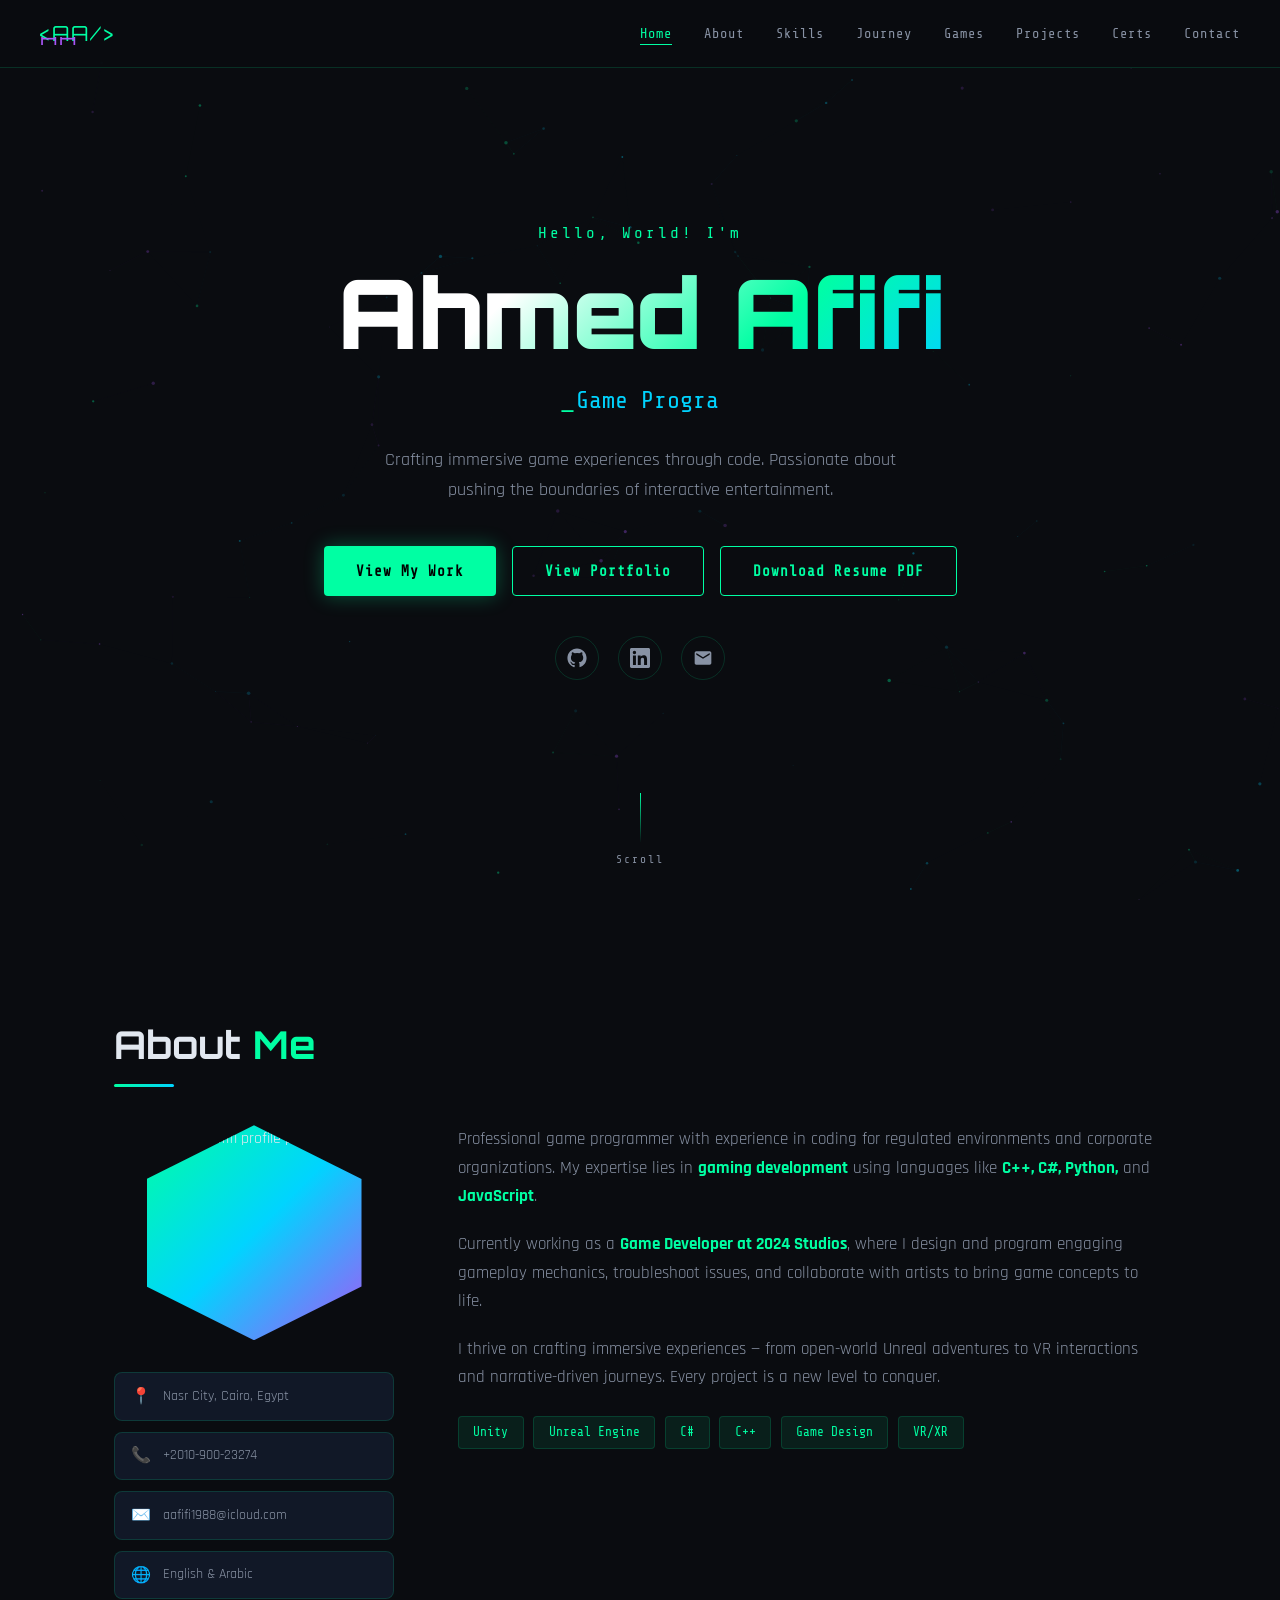
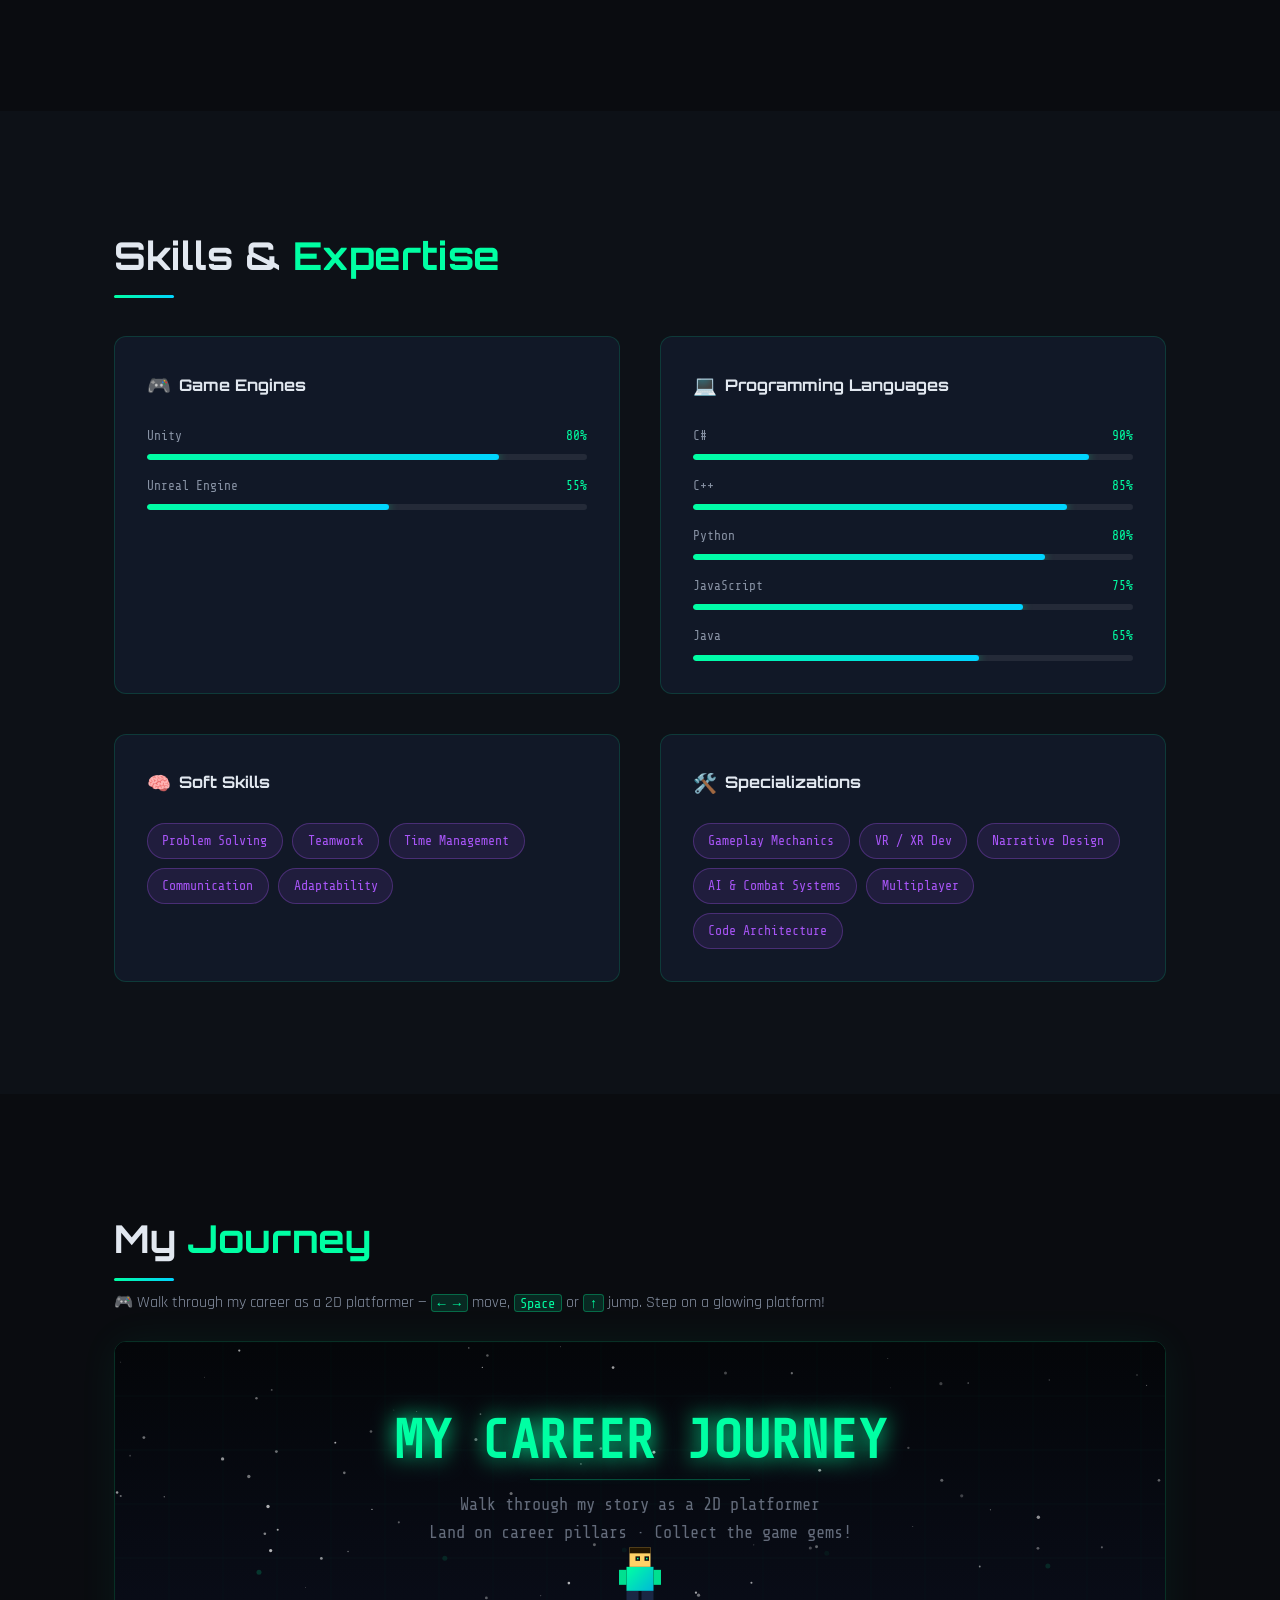
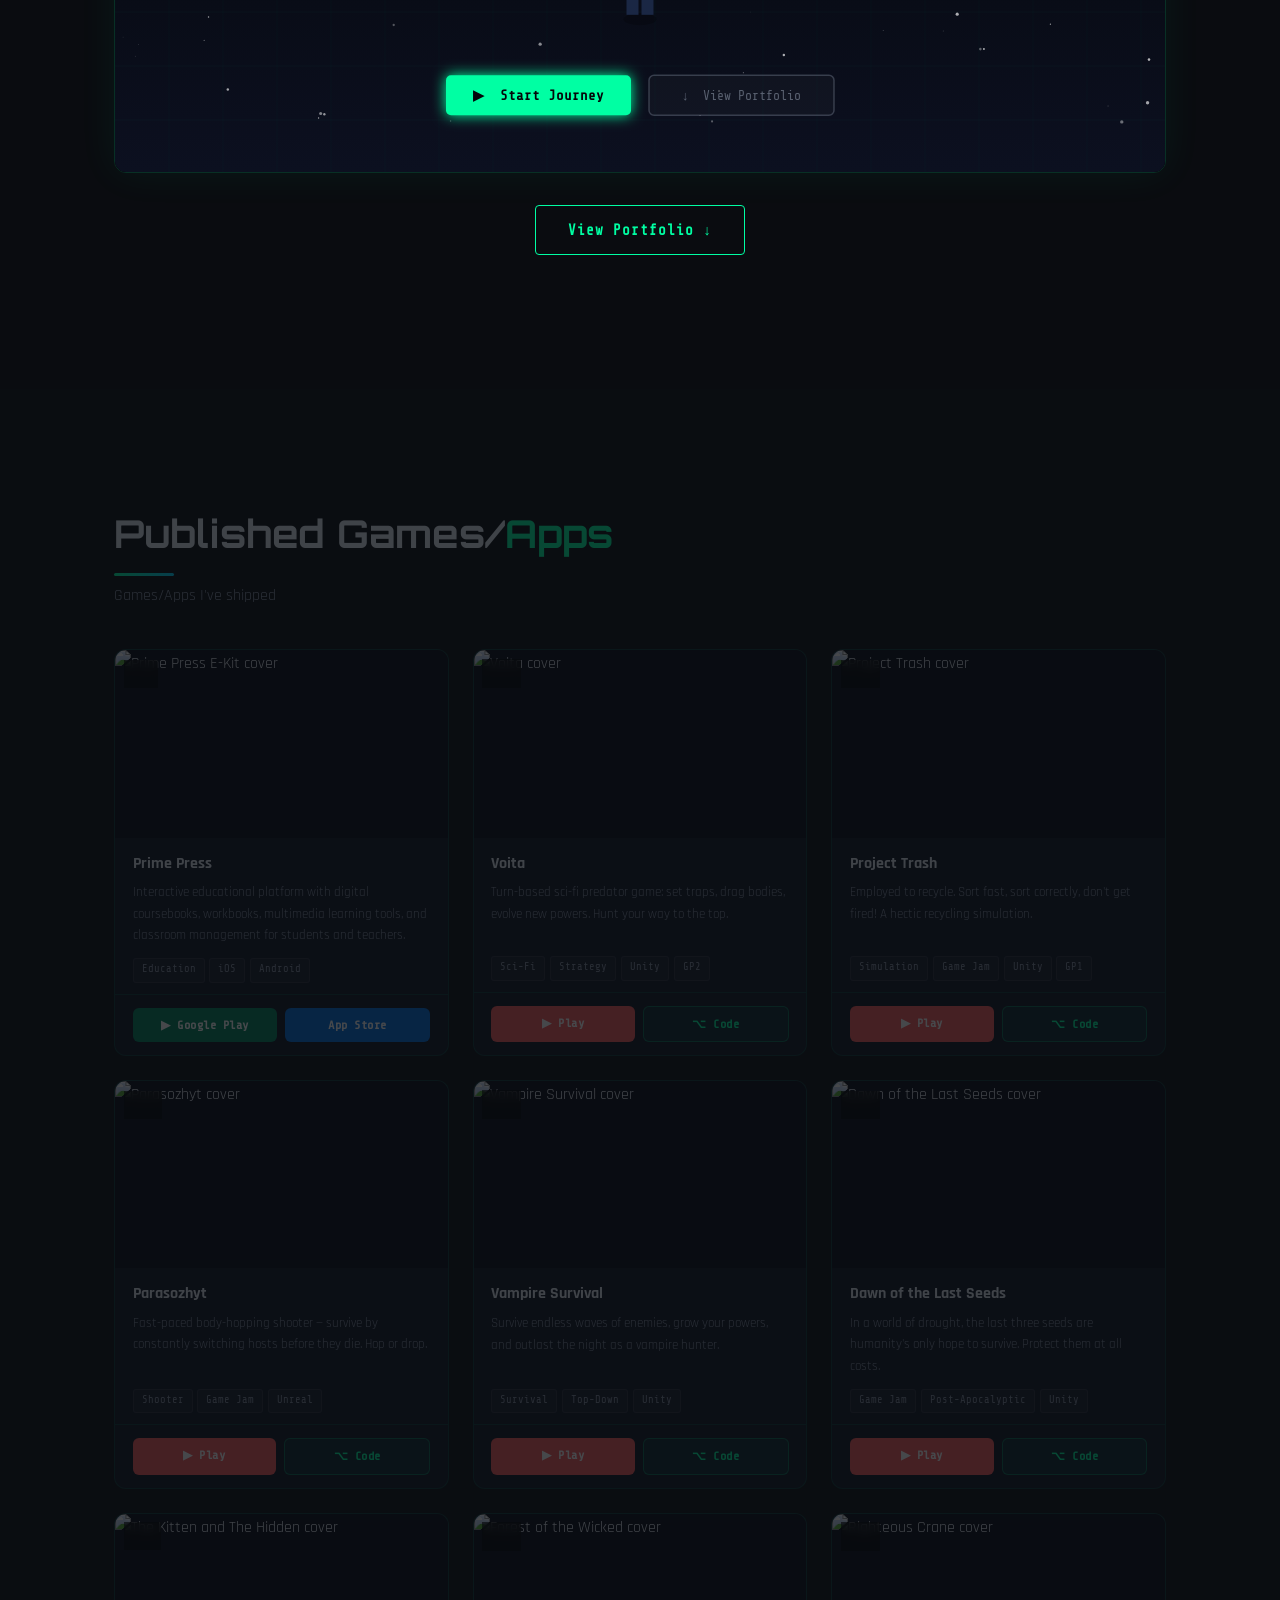
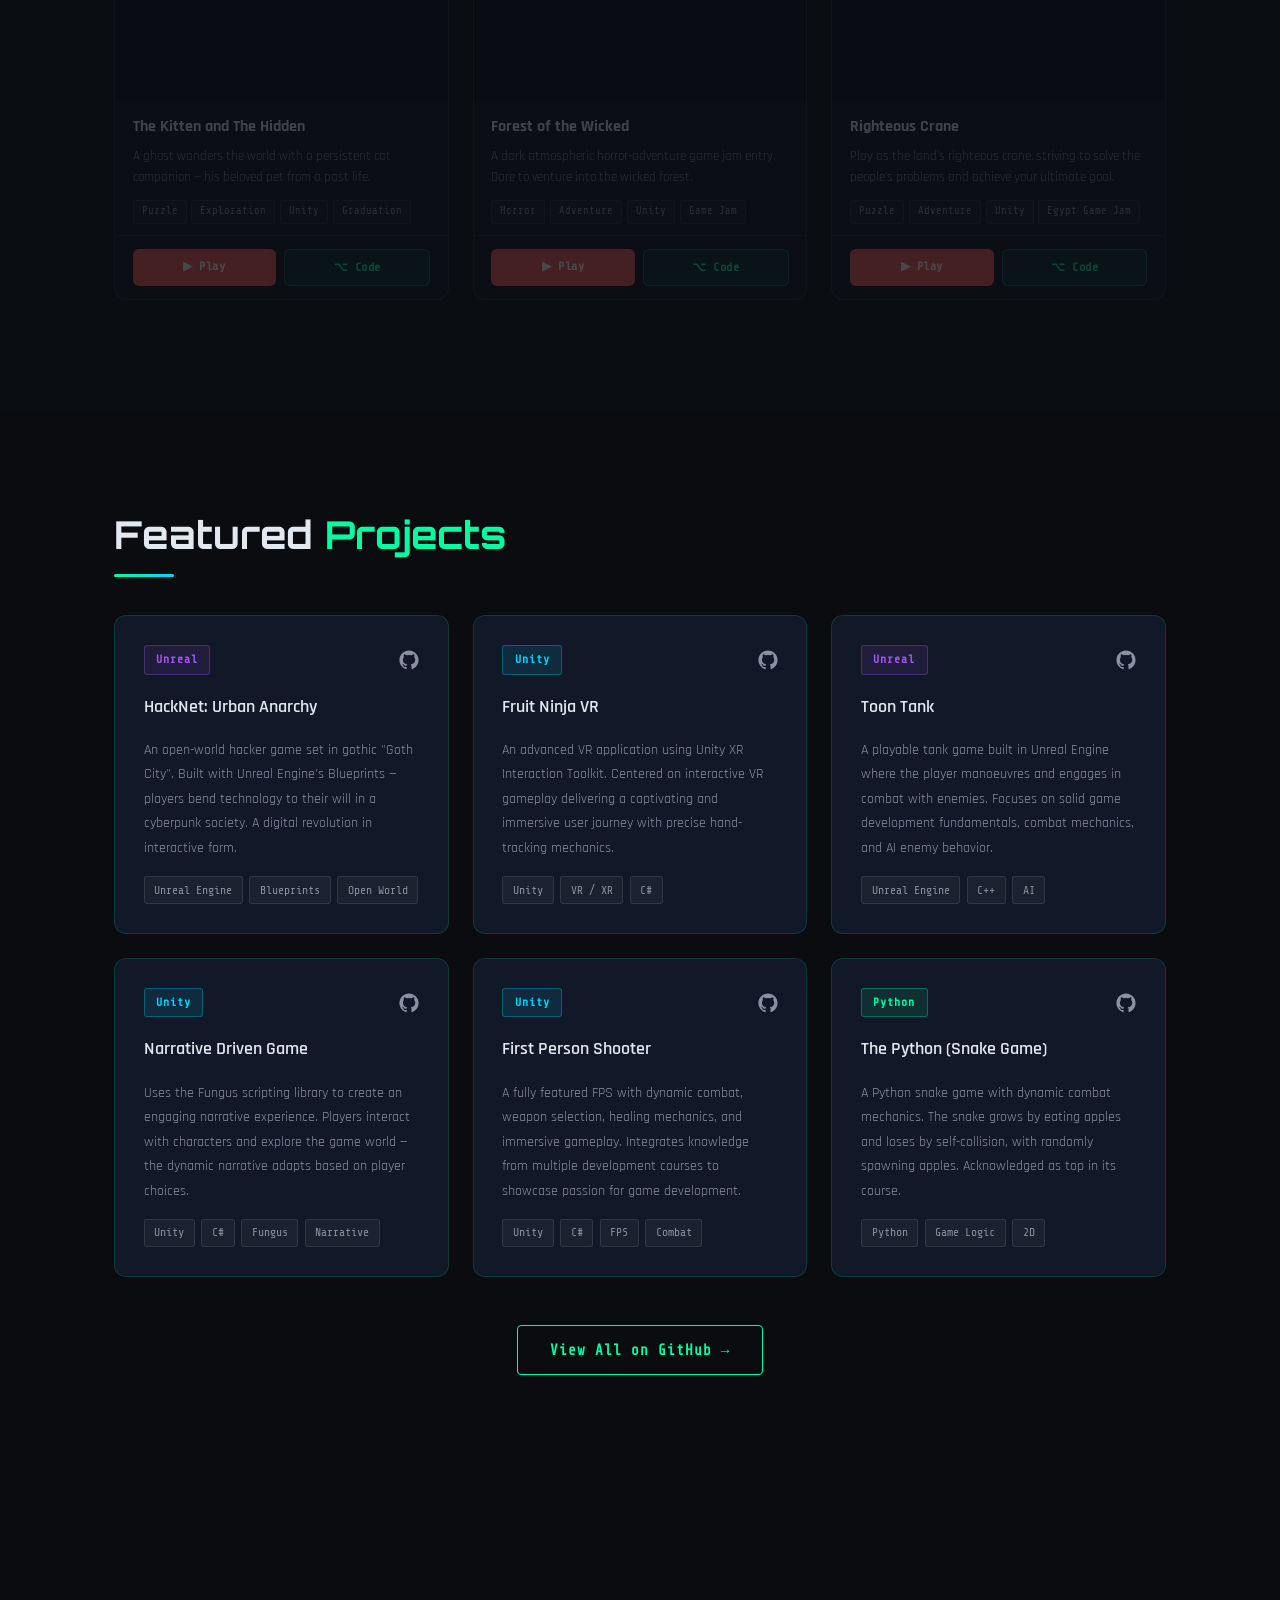
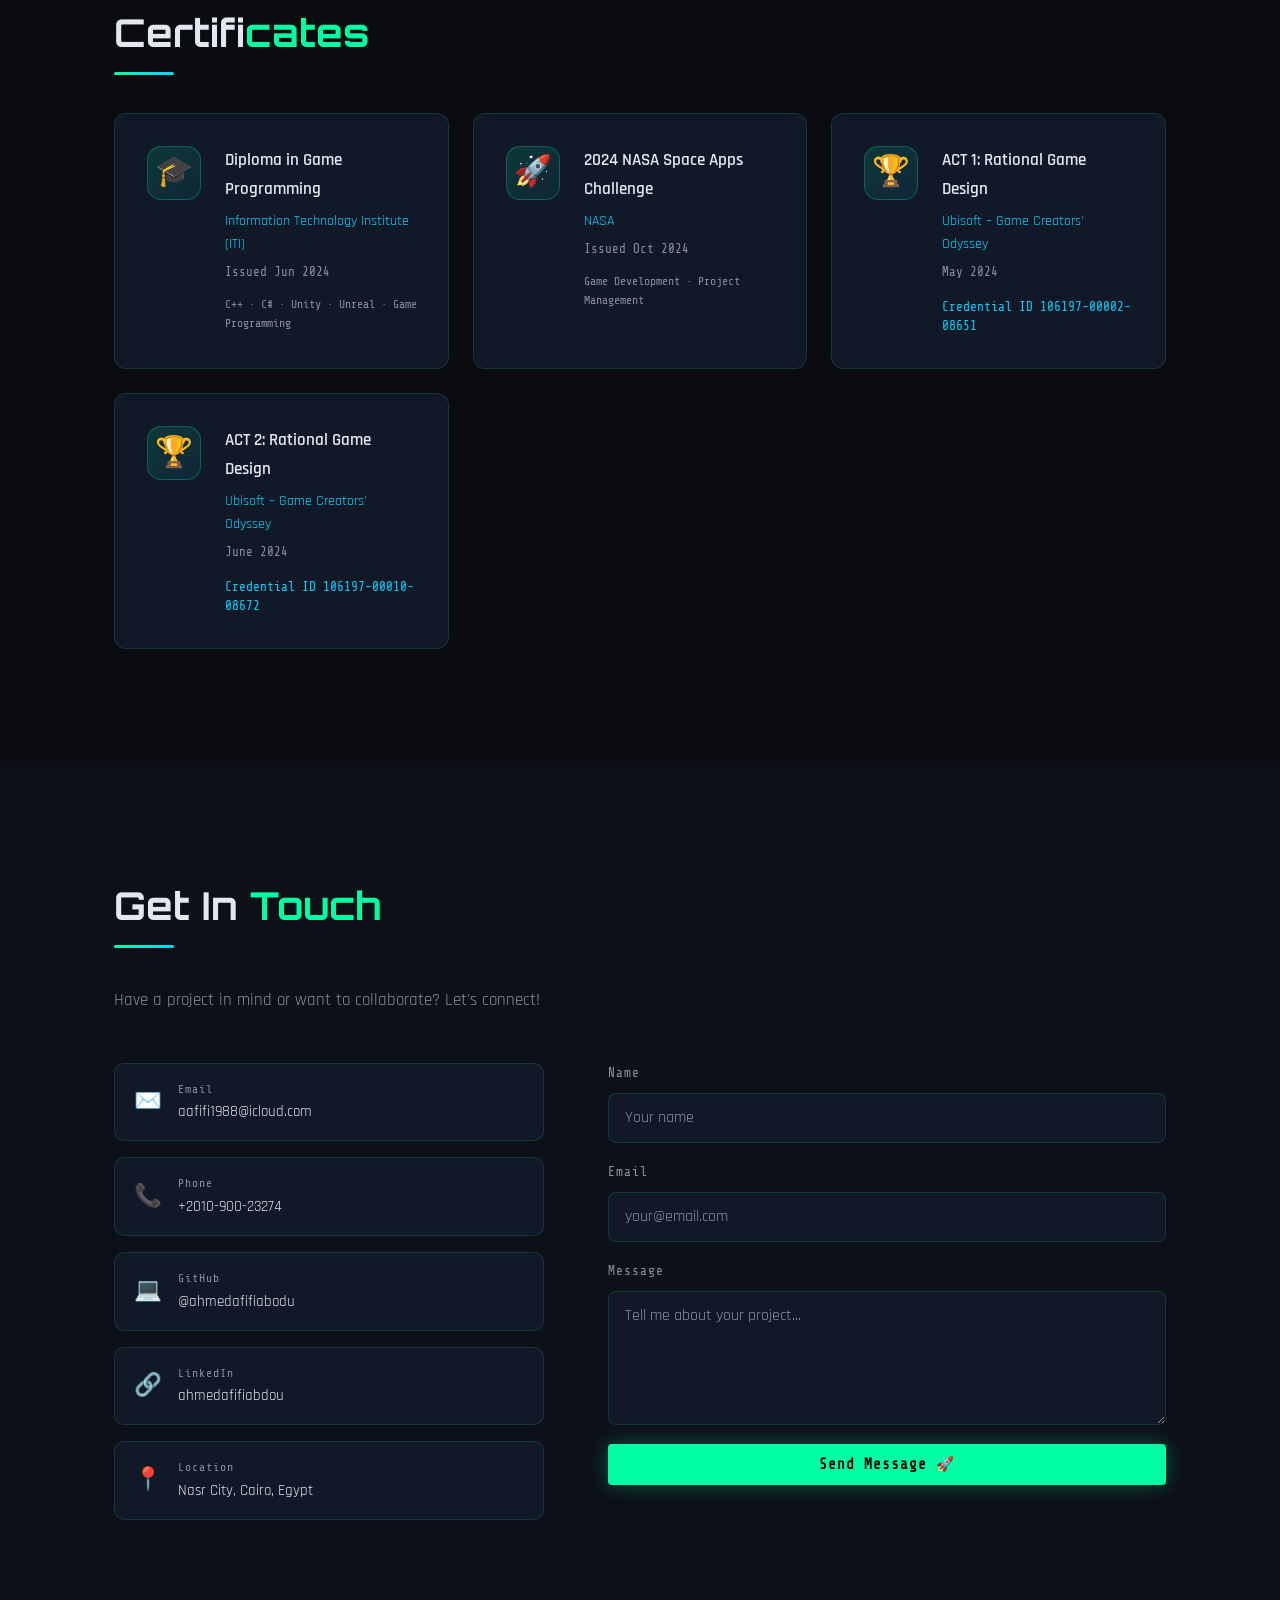
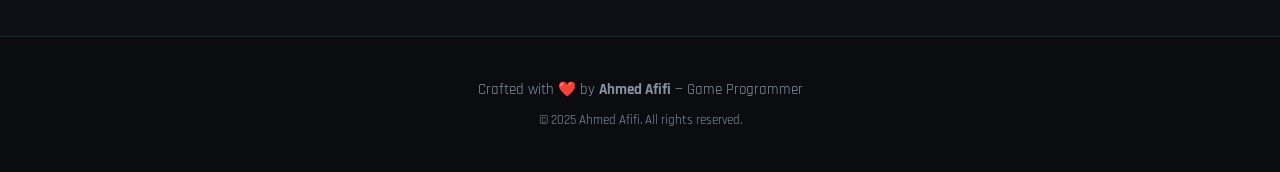
==== index.html @ cca95cca "Refactor code structure for improved readability and maintainability" ====
<!DOCTYPE html>
<html lang="en">
<head>
  <meta charset="UTF-8" />
  <meta name="viewport" content="width=device-width, initial-scale=1.0" />
  <title>Ahmed Afifi | Game Programmer</title>
  <link rel="icon" type="image/svg+xml" href="data:image/svg+xml,%3Csvg xmlns='http://www.w3.org/2000/svg' viewBox='0 0 32 32'%3E%3Crect width='32' height='32' rx='6' fill='%23040609'/%3E%3Crect x='4' y='12' width='24' height='10' rx='3' fill='none' stroke='%2300ffa3' stroke-width='1.5'/%3E%3Crect x='7' y='14.5' width='1.5' height='5' rx='0.75' fill='%2300ffa3'/%3E%3Crect x='5.5' y='16' width='4.5' height='1.5' rx='0.75' fill='%2300ffa3'/%3E%3Ccircle cx='23' cy='16' r='1.1' fill='%2300ffa3'/%3E%3Ccircle cx='25.5' cy='18.5' r='1.1' fill='%2300ffa3'/%3E%3Crect x='14' y='11' width='4' height='1.5' rx='0.5' fill='%2300ffa3'/%3E%3C/svg%3E">
  <link rel="stylesheet" href="style.css" />
  <link rel="preconnect" href="https://fonts.googleapis.com" />
  <link rel="preconnect" href="https://fonts.gstatic.com" crossorigin />
  <link href="https://fonts.googleapis.com/css2?family=Share+Tech+Mono&family=Rajdhani:wght@400;500;600;700&family=Orbitron:wght@400;700;900&display=swap" rel="stylesheet" />
</head>
<body>

  <!-- Particle Canvas -->
  <canvas id="bg-canvas"></canvas>

  <!-- Navigation -->
  <nav id="navbar">
    <div class="nav-logo">
      <span class="glitch" data-text="AA">&lt;AA/&gt;</span>
    </div>
    <ul class="nav-links">
      <li><a href="#hero">Home</a></li>
      <li><a href="#about">About</a></li>
      <li><a href="#skills">Skills</a></li>
      <li><a href="#journey">Journey</a></li>
      <li><a href="#games">Games</a></li>
      <li><a href="#projects">Projects</a></li>
      <li><a href="#certificates">Certs</a></li>
      <li><a href="#contact">Contact</a></li>
    </ul>
    <button class="hamburger" id="hamburger" aria-label="Menu">
      <span></span><span></span><span></span>
    </button>
  </nav>

  <!-- Hero Section -->
  <section id="hero">
    <div class="hero-content">
      <p class="hero-pre">Hello, World! I'm</p>
      <h1 class="hero-name glitch" data-text="Ahmed Afifi">Ahmed Afifi</h1>
      <div class="hero-title-wrap">
        <span class="hero-cursor">_</span>
        <span class="hero-typed" id="typed-text"></span>
      </div>
      <p class="hero-desc">
        Crafting immersive game experiences through code. Passionate about
        pushing the boundaries of interactive entertainment.
      </p>
      <div class="hero-buttons">
        <a href="#journey" class="btn btn-primary">View My Work</a>
        <a href="#journey" class="btn btn-outline">View Portfolio</a>
        <button type="button" id="download-resume-btn" class="btn btn-outline">Download Resume PDF</button>
      </div>
      <div class="hero-socials">
        <a href="https://github.com/ahmedafifiabodu" target="_blank" aria-label="GitHub">
          <svg viewBox="0 0 24 24" fill="currentColor"><path d="M12 .5C5.65.5.5 5.65.5 12c0 5.1 3.31 9.42 7.9 10.95.58.1.79-.25.79-.56v-2.05c-3.2.7-3.88-1.54-3.88-1.54-.52-1.34-1.28-1.7-1.28-1.7-1.05-.72.08-.7.08-.7 1.16.08 1.77 1.2 1.77 1.2 1.03 1.76 2.7 1.25 3.36.96.1-.75.4-1.25.73-1.54-2.56-.29-5.25-1.28-5.25-5.7 0-1.26.45-2.29 1.19-3.1-.12-.29-.52-1.47.11-3.06 0 0 .97-.31 3.18 1.18a11.07 11.07 0 0 1 5.8 0c2.2-1.49 3.17-1.18 3.17-1.18.63 1.59.23 2.77.11 3.06.74.81 1.19 1.84 1.19 3.1 0 4.43-2.7 5.41-5.27 5.69.42.36.79 1.07.79 2.16v3.2c0 .31.21.67.8.56C20.2 21.42 23.5 17.1 23.5 12 23.5 5.65 18.35.5 12 .5z"/></svg>
        </a>
        <a href="https://www.linkedin.com/in/ahmedafifiabdou/" target="_blank" aria-label="LinkedIn">
          <svg viewBox="0 0 24 24" fill="currentColor"><path d="M20.45 20.45h-3.55v-5.57c0-1.33-.03-3.04-1.85-3.04-1.85 0-2.14 1.45-2.14 2.94v5.67H9.36V9h3.41v1.56h.05c.48-.9 1.64-1.85 3.37-1.85 3.6 0 4.27 2.37 4.27 5.45v6.29zM5.34 7.43a2.06 2.06 0 1 1 0-4.12 2.06 2.06 0 0 1 0 4.12zM7.12 20.45H3.56V9h3.56v11.45zM22.22 0H1.77C.79 0 0 .77 0 1.73v20.54C0 23.23.79 24 1.77 24h20.45C23.2 24 24 23.23 24 22.27V1.73C24 .77 23.2 0 22.22 0z"/></svg>
        </a>
        <a href="#contact" aria-label="Email">
          <svg viewBox="0 0 24 24" fill="currentColor"><path d="M20 4H4C2.9 4 2 4.9 2 6v12c0 1.1.9 2 2 2h16c1.1 0 2-.9 2-2V6c0-1.1-.9-2-2-2zm0 4-8 5-8-5V6l8 5 8-5v2z"/></svg>
        </a>
      </div>
    </div>
    <div class="scroll-indicator">
      <div class="scroll-line"></div>
      <span>Scroll</span>
    </div>
  </section>

  <!-- About Section -->
  <section id="about" class="section">
    <div class="container">
      <h2 class="section-title">About <span>Me</span></h2>
      <div class="about-grid">
        <div class="about-avatar-wrap">
          <div class="avatar-hex">
            <div class="hex-inner">
              <img src="https://unavatar.io/github/ahmedafifiabodu" alt="Ahmed Afifi profile photo" class="avatar-photo" loading="lazy">
            </div>
          </div>
          <div class="about-info-cards">
            <div class="info-card">
              <span class="info-icon">📍</span>
              <span>Nasr City, Cairo, Egypt</span>
            </div>
            <div class="info-card">
              <span class="info-icon">📞</span>
              <span>+2010-900-23274</span>
            </div>
            <div class="info-card">
              <span class="info-icon">✉️</span>
              <span>aafifi1988@icloud.com</span>
            </div>
            <div class="info-card">
              <span class="info-icon">🌐</span>
              <span>English &amp; Arabic</span>
            </div>
          </div>
        </div>
        <div class="about-text">
          <p>
            Professional game programmer with experience in coding for regulated environments
            and corporate organizations. My expertise lies in <strong>gaming development</strong>
            using languages like <strong>C++, C#, Python,</strong> and <strong>JavaScript</strong>.
          </p>
          <p>
            Currently working as a <strong>Game Developer at 2024 Studios</strong>, where I design
            and program engaging gameplay mechanics, troubleshoot issues, and collaborate with
            artists to bring game concepts to life.
          </p>
          <p>
            I thrive on crafting immersive experiences — from open-world Unreal adventures
            to VR interactions and narrative-driven journeys. Every project is a new level to conquer.
          </p>
          <div class="about-tags">
            <span class="tag">Unity</span>
            <span class="tag">Unreal Engine</span>
            <span class="tag">C#</span>
            <span class="tag">C++</span>
            <span class="tag">Game Design</span>
            <span class="tag">VR/XR</span>
          </div>
        </div>
      </div>
    </div>
  </section>

  <!-- Skills Section -->
  <section id="skills" class="section section-alt">
    <div class="container">
      <h2 class="section-title">Skills &amp; <span>Expertise</span></h2>
      <div class="skills-grid">
        <div class="skill-category">
          <h3><span class="cat-icon">🎮</span> Game Engines</h3>
          <div class="skill-bar-wrap">
            <div class="skill-bar" data-label="Unity" data-percent="80"></div>
            <div class="skill-bar" data-label="Unreal Engine" data-percent="55"></div>
          </div>
        </div>
        <div class="skill-category">
          <h3><span class="cat-icon">💻</span> Programming Languages</h3>
          <div class="skill-bar-wrap">
            <div class="skill-bar" data-label="C#" data-percent="90"></div>
            <div class="skill-bar" data-label="C++" data-percent="85"></div>
            <div class="skill-bar" data-label="Python" data-percent="80"></div>
            <div class="skill-bar" data-label="JavaScript" data-percent="75"></div>
            <div class="skill-bar" data-label="Java" data-percent="65"></div>
          </div>
        </div>
        <div class="skill-category">
          <h3><span class="cat-icon">🧠</span> Soft Skills</h3>
          <div class="skill-pills">
            <span class="pill">Problem Solving</span>
            <span class="pill">Teamwork</span>
            <span class="pill">Time Management</span>
            <span class="pill">Communication</span>
            <span class="pill">Adaptability</span>
          </div>
        </div>
        <div class="skill-category">
          <h3><span class="cat-icon">🛠️</span> Specializations</h3>
          <div class="skill-pills">
            <span class="pill">Gameplay Mechanics</span>
            <span class="pill">VR / XR Dev</span>
            <span class="pill">Narrative Design</span>
            <span class="pill">AI &amp; Combat Systems</span>
            <span class="pill">Multiplayer</span>
            <span class="pill">Code Architecture</span>
          </div>
        </div>
      </div>
    </div>
  </section>

  <!-- Journey Mini-Game Section -->
  <section id="journey" class="section">
    <div class="container">
      <h2 class="section-title">My <span>Journey</span></h2>
      <p class="journey-subtitle">🎮 Walk through my career as a 2D platformer — <kbd>← →</kbd> move, <kbd>Space</kbd> or <kbd>↑</kbd> jump. Step on a glowing platform!</p>
      <div class="journey-wrapper">
        <canvas id="journey-canvas"></canvas>
      </div>
      <div id="journey-controls" class="journey-controls"></div>
      <div id="journey-info" class="journey-info"></div>
      <div class="journey-cta">
        <a href="#games" class="btn btn-outline">View Portfolio ↓</a>
      </div>
    </div>
  </section>

  <!-- Published Games Section -->
  <section id="games" class="section section-alt">
    <div class="container">
      <h2 class="section-title">Published Games/<span>Apps</span></h2>
      <p class="section-sub">Games/Apps I've shipped</p>
      <div class="pub-grid">

        <div class="pub-card">
          <div class="pub-cover">
            <img src="https://is1-ssl.mzstatic.com/image/thumb/Purple211/v4/74/ee/3a/74ee3a67-6746-ecc4-5147-3cbbc8defa33/AppIcon-0-0-1x_U007emarketing-0-8-0-85-220.png/460x0w.jpg" alt="Prime Press E-Kit cover" loading="lazy">
            <span class="pub-number">01</span>
          </div>
          <div class="pub-body">
            <h3>Prime Press</h3>
            <p class="pub-desc">Interactive educational platform with digital coursebooks, workbooks, multimedia learning tools, and classroom management for students and teachers.</p>
            <div class="pub-tags"><span>Education</span><span>iOS</span><span>Android</span></div>
          </div>
          <div class="pub-actions">
            <a href="https://play.google.com/store/apps/details?id=com.PrimePress.PrimePressEKit&hl=en" target="_blank" class="pub-btn gplay">▶ Google Play</a>
            <a href="https://apps.apple.com/us/app/prime-press-e-kit/id6743487373" target="_blank" class="pub-btn appstore"> App Store</a>
          </div>
        </div>

        <div class="pub-card">
          <div class="pub-cover">
            <img src="https://img.itch.zone/aW1nLzI1Njk2Mjc0LnBuZw==/original/8os3hT.png" alt="Voita cover" loading="lazy">
            <span class="pub-number">02</span>
          </div>
          <div class="pub-body">
            <h3>Voita</h3>
            <p class="pub-desc">Turn-based sci-fi predator game: set traps, drag bodies, evolve new powers. Hunt your way to the top.</p>
            <div class="pub-tags"><span>Sci-Fi</span><span>Strategy</span><span>Unity</span><span>GP2</span></div>
          </div>
          <div class="pub-actions">
            <a href="https://futuregames.itch.io/voita" target="_blank" class="pub-btn itch">▶ Play</a>
            <a href="https://github.com/hasanjahromi/SpaceStationEvolution" target="_blank" class="pub-btn gh">⌥ Code</a>
          </div>
        </div>

        <div class="pub-card">
          <div class="pub-cover">
            <img src="https://img.itch.zone/aW1nLzI0Mjg4OTM1LnBuZw==/original/fH3JnI.png" alt="Project Trash cover" loading="lazy">
            <span class="pub-number">03</span>
          </div>
          <div class="pub-body">
            <h3>Project Trash</h3>
            <p class="pub-desc">Employed to recycle. Sort fast, sort correctly, don't get fired! A hectic recycling simulation.</p>
            <div class="pub-tags"><span>Simulation</span><span>Game Jam</span><span>Unity</span><span>GP1</span></div>
          </div>
          <div class="pub-actions">
            <a href="https://futuregames.itch.io/projecttrash" target="_blank" class="pub-btn itch">▶ Play</a>
            <a href="https://github.com/F8Code/ProjectTrash" target="_blank" class="pub-btn gh">⌥ Code</a>
          </div>
        </div>

        <div class="pub-card">
          <div class="pub-cover">
            <img src="https://img.itch.zone/aW1nLzIzNzU3OTkwLmpwZw==/original/nfW7g5.jpg" alt="Parasozhyt cover" loading="lazy">
            <span class="pub-number">04</span>
          </div>
          <div class="pub-body">
            <h3>Parasozhyt</h3>
            <p class="pub-desc">Fast-paced body-hopping shooter — survive by constantly switching hosts before they die. Hop or drop.</p>
            <div class="pub-tags"><span>Shooter</span><span>Game Jam</span><span>Unreal</span></div>
          </div>
          <div class="pub-actions">
            <a href="https://gamekernel.itch.io/parasozhyt" target="_blank" class="pub-btn itch">▶ Play</a>
            <a href="https://github.com/ahmedafifiabodu/FutureGameJam" target="_blank" class="pub-btn gh">⌥ Code</a>
          </div>
        </div>

        <div class="pub-card">
          <div class="pub-cover">
            <img src="https://img.itch.zone/aW1nLzIzNjcxNzY0LnBuZw==/original/JUaJTr.png" alt="Vampire Survival cover" loading="lazy">
            <span class="pub-number">05</span>
          </div>
          <div class="pub-body">
            <h3>Vampire Survival</h3>
            <p class="pub-desc">Survive endless waves of enemies, grow your powers, and outlast the night as a vampire hunter.</p>
            <div class="pub-tags"><span>Survival</span><span>Top-Down</span><span>Unity</span></div>
          </div>
          <div class="pub-actions">
            <a href="https://ahmedafifiabodu.itch.io/vampire-survival" target="_blank" class="pub-btn itch">▶ Play</a>
            <a href="https://github.com/ahmedafifiabodu/VampireSurvivors" target="_blank" class="pub-btn gh">⌥ Code</a>
          </div>
        </div>

        <div class="pub-card">
          <div class="pub-cover">
            <img src="https://img.itch.zone/aW1nLzE1MjUyNTcxLnBuZw==/original/13QBvi.png" alt="Dawn of the Last Seeds cover" loading="lazy">
            <span class="pub-number">06</span>
          </div>
          <div class="pub-body">
            <h3>Dawn of the Last Seeds</h3>
            <p class="pub-desc">In a world of drought, the last three seeds are humanity's only hope to survive. Protect them at all costs.</p>
            <div class="pub-tags"><span>Game Jam</span><span>Post-Apocalyptic</span><span>Unity</span></div>
          </div>
          <div class="pub-actions">
            <a href="https://nourhan-taman.itch.io/dawn-of-the-last-seeds" target="_blank" class="pub-btn itch">▶ Play</a>
            <a href="https://github.com/NourhanToman/ZnaaJam2024" target="_blank" class="pub-btn gh">⌥ Code</a>
          </div>
        </div>

        <div class="pub-card">
          <div class="pub-cover">
            <img src="https://img.itch.zone/aW1nLzE2OTgyNTI1LnBuZw==/original/glyJIm.png" alt="The Kitten and The Hidden cover" loading="lazy">
            <span class="pub-number">07</span>
          </div>
          <div class="pub-body">
            <h3>The Kitten and The Hidden</h3>
            <p class="pub-desc">A ghost wanders the world with a persistent cat companion — his beloved pet from a past life.</p>
            <div class="pub-tags"><span>Puzzle</span><span>Exploration</span><span>Unity</span><span>Graduation</span></div>
          </div>
          <div class="pub-actions">
            <a href="https://nayrayehya.itch.io/the-kitten-and-the-hidden" target="_blank" class="pub-btn itch">▶ Play</a>
            <a href="https://github.com/1Rooky/The-Kitten-and-The-Hidden" target="_blank" class="pub-btn gh">⌥ Code</a>
          </div>
        </div>

        <div class="pub-card">
          <div class="pub-cover">
            <img src="https://img.itch.zone/aW1nLzIzNjQ5MzEyLnBuZw==/original/3XCMBk.png" alt="Forest of the Wicked cover" loading="lazy">
            <span class="pub-number">08</span>
          </div>
          <div class="pub-body">
            <h3>Forest of the Wicked</h3>
            <p class="pub-desc">A dark atmospheric horror-adventure game jam entry. Dare to venture into the wicked forest.</p>
            <div class="pub-tags"><span>Horror</span><span>Adventure</span><span>Unity</span><span>Game Jam</span></div>
          </div>
          <div class="pub-actions">
            <a href="https://gothmothdev.itch.io/forest-of-the-wicked" target="_blank" class="pub-btn itch">▶ Play</a>
            <a href="https://github.com/untalpanda/ForestOfTheWicked-v1.0" target="_blank" class="pub-btn gh">⌥ Code</a>
          </div>
        </div>

        <div class="pub-card">
          <div class="pub-cover">
            <img src="https://img.itch.zone/aW1nLzE1MjgxNjM1LnBuZw==/original/lO3Zf5.png" alt="Righteous Crane cover" loading="lazy">
            <span class="pub-number">09</span>
          </div>
          <div class="pub-body">
            <h3>Righteous Crane</h3>
            <p class="pub-desc">Play as the land's righteous crane, striving to solve the people's problems and achieve your ultimate goal.</p>
            <div class="pub-tags"><span>Puzzle</span><span>Adventure</span><span>Unity</span><span>Egypt Game Jam</span></div>
          </div>
          <div class="pub-actions">
            <a href="https://mohamed-elkholy.itch.io/righteous-crane" target="_blank" class="pub-btn itch">▶ Play</a>
            <a href="https://github.com/ahmedafifiabodu/Dressrosa" target="_blank" class="pub-btn gh">⌥ Code</a>
          </div>
        </div>

      </div>
    </div>
  </section>

  <!-- Projects Section -->
  <section id="projects" class="section">
    <div class="container">
      <h2 class="section-title">Featured <span>Projects</span></h2>
      <div class="projects-grid">

        <div class="project-card" data-tags="Unreal,C++">
          <div class="project-card-header">
            <span class="project-engine unreal">Unreal</span>
            <div class="project-links">
              <a href="https://github.com/ahmedafifiabodu/HackNet-Urban-Anarchy" target="_blank" title="View on GitHub">
                <svg viewBox="0 0 24 24" fill="currentColor"><path d="M12 .5C5.65.5.5 5.65.5 12c0 5.1 3.31 9.42 7.9 10.95.58.1.79-.25.79-.56v-2.05c-3.2.7-3.88-1.54-3.88-1.54-.52-1.34-1.28-1.7-1.28-1.7-1.05-.72.08-.7.08-.7 1.16.08 1.77 1.2 1.77 1.2 1.03 1.76 2.7 1.25 3.36.96.1-.75.4-1.25.73-1.54-2.56-.29-5.25-1.28-5.25-5.7 0-1.26.45-2.29 1.19-3.1-.12-.29-.52-1.47.11-3.06 0 0 .97-.31 3.18 1.18a11.07 11.07 0 0 1 5.8 0c2.2-1.49 3.17-1.18 3.17-1.18.63 1.59.23 2.77.11 3.06.74.81 1.19 1.84 1.19 3.1 0 4.43-2.7 5.41-5.27 5.69.42.36.79 1.07.79 2.16v3.2c0 .31.21.67.8.56C20.2 21.42 23.5 17.1 23.5 12 23.5 5.65 18.35.5 12 .5z"/></svg>
              </a>
            </div>
          </div>
          <h3>HackNet: Urban Anarchy</h3>
          <p>An open-world hacker game set in gothic "Goth City". Built with Unreal Engine's Blueprints — players bend technology to their will in a cyberpunk society. A digital revolution in interactive form.</p>
          <div class="project-tags">
            <span>Unreal Engine</span><span>Blueprints</span><span>Open World</span>
          </div>
        </div>

        <div class="project-card" data-tags="Unity,VR,C#">
          <div class="project-card-header">
            <span class="project-engine unity">Unity</span>
            <div class="project-links">
              <a href="https://github.com/ahmedafifiabodu/Fruit-Ninja-VR-Unity-Game" target="_blank" title="View on GitHub">
                <svg viewBox="0 0 24 24" fill="currentColor"><path d="M12 .5C5.65.5.5 5.65.5 12c0 5.1 3.31 9.42 7.9 10.95.58.1.79-.25.79-.56v-2.05c-3.2.7-3.88-1.54-3.88-1.54-.52-1.34-1.28-1.7-1.28-1.7-1.05-.72.08-.7.08-.7 1.16.08 1.77 1.2 1.77 1.2 1.03 1.76 2.7 1.25 3.36.96.1-.75.4-1.25.73-1.54-2.56-.29-5.25-1.28-5.25-5.7 0-1.26.45-2.29 1.19-3.1-.12-.29-.52-1.47.11-3.06 0 0 .97-.31 3.18 1.18a11.07 11.07 0 0 1 5.8 0c2.2-1.49 3.17-1.18 3.17-1.18.63 1.59.23 2.77.11 3.06.74.81 1.19 1.84 1.19 3.1 0 4.43-2.7 5.41-5.27 5.69.42.36.79 1.07.79 2.16v3.2c0 .31.21.67.8.56C20.2 21.42 23.5 17.1 23.5 12 23.5 5.65 18.35.5 12 .5z"/></svg>
              </a>
            </div>
          </div>
          <h3>Fruit Ninja VR</h3>
          <p>An advanced VR application using Unity XR Interaction Toolkit. Centered on interactive VR gameplay delivering a captivating and immersive user journey with precise hand-tracking mechanics.</p>
          <div class="project-tags">
            <span>Unity</span><span>VR / XR</span><span>C#</span>
          </div>
        </div>

        <div class="project-card" data-tags="Unreal,C++">
          <div class="project-card-header">
            <span class="project-engine unreal">Unreal</span>
            <div class="project-links">
              <a href="https://github.com/ahmedafifiabodu/Toon-Tank" target="_blank" title="View on GitHub">
                <svg viewBox="0 0 24 24" fill="currentColor"><path d="M12 .5C5.65.5.5 5.65.5 12c0 5.1 3.31 9.42 7.9 10.95.58.1.79-.25.79-.56v-2.05c-3.2.7-3.88-1.54-3.88-1.54-.52-1.34-1.28-1.7-1.28-1.7-1.05-.72.08-.7.08-.7 1.16.08 1.77 1.2 1.77 1.2 1.03 1.76 2.7 1.25 3.36.96.1-.75.4-1.25.73-1.54-2.56-.29-5.25-1.28-5.25-5.7 0-1.26.45-2.29 1.19-3.1-.12-.29-.52-1.47.11-3.06 0 0 .97-.31 3.18 1.18a11.07 11.07 0 0 1 5.8 0c2.2-1.49 3.17-1.18 3.17-1.18.63 1.59.23 2.77.11 3.06.74.81 1.19 1.84 1.19 3.1 0 4.43-2.7 5.41-5.27 5.69.42.36.79 1.07.79 2.16v3.2c0 .31.21.67.8.56C20.2 21.42 23.5 17.1 23.5 12 23.5 5.65 18.35.5 12 .5z"/></svg>
              </a>
            </div>
          </div>
          <h3>Toon Tank</h3>
          <p>A playable tank game built in Unreal Engine where the player manoeuvres and engages in combat with enemies. Focuses on solid game development fundamentals, combat mechanics, and AI enemy behavior.</p>
          <div class="project-tags">
            <span>Unreal Engine</span><span>C++</span><span>AI</span>
          </div>
        </div>

        <div class="project-card" data-tags="Unity,C#">
          <div class="project-card-header">
            <span class="project-engine unity">Unity</span>
            <div class="project-links">
              <a href="https://github.com/ahmedafifiabodu/Narrative-Unity-Game" target="_blank" title="View on GitHub">
                <svg viewBox="0 0 24 24" fill="currentColor"><path d="M12 .5C5.65.5.5 5.65.5 12c0 5.1 3.31 9.42 7.9 10.95.58.1.79-.25.79-.56v-2.05c-3.2.7-3.88-1.54-3.88-1.54-.52-1.34-1.28-1.7-1.28-1.7-1.05-.72.08-.7.08-.7 1.16.08 1.77 1.2 1.77 1.2 1.03 1.76 2.7 1.25 3.36.96.1-.75.4-1.25.73-1.54-2.56-.29-5.25-1.28-5.25-5.7 0-1.26.45-2.29 1.19-3.1-.12-.29-.52-1.47.11-3.06 0 0 .97-.31 3.18 1.18a11.07 11.07 0 0 1 5.8 0c2.2-1.49 3.17-1.18 3.17-1.18.63 1.59.23 2.77.11 3.06.74.81 1.19 1.84 1.19 3.1 0 4.43-2.7 5.41-5.27 5.69.42.36.79 1.07.79 2.16v3.2c0 .31.21.67.8.56C20.2 21.42 23.5 17.1 23.5 12 23.5 5.65 18.35.5 12 .5z"/></svg>
              </a>
            </div>
          </div>
          <h3>Narrative Driven Game</h3>
          <p>Uses the Fungus scripting library to create an engaging narrative experience. Players interact with characters and explore the game world — the dynamic narrative adapts based on player choices.</p>
          <div class="project-tags">
            <span>Unity</span><span>C#</span><span>Fungus</span><span>Narrative</span>
          </div>
        </div>

        <div class="project-card" data-tags="Unity,C#">
          <div class="project-card-header">
            <span class="project-engine unity">Unity</span>
            <div class="project-links">
              <a href="https://github.com/ahmedafifiabodu/FPS-Shooter" target="_blank" title="View on GitHub">
                <svg viewBox="0 0 24 24" fill="currentColor"><path d="M12 .5C5.65.5.5 5.65.5 12c0 5.1 3.31 9.42 7.9 10.95.58.1.79-.25.79-.56v-2.05c-3.2.7-3.88-1.54-3.88-1.54-.52-1.34-1.28-1.7-1.28-1.7-1.05-.72.08-.7.08-.7 1.16.08 1.77 1.2 1.77 1.2 1.03 1.76 2.7 1.25 3.36.96.1-.75.4-1.25.73-1.54-2.56-.29-5.25-1.28-5.25-5.7 0-1.26.45-2.29 1.19-3.1-.12-.29-.52-1.47.11-3.06 0 0 .97-.31 3.18 1.18a11.07 11.07 0 0 1 5.8 0c2.2-1.49 3.17-1.18 3.17-1.18.63 1.59.23 2.77.11 3.06.74.81 1.19 1.84 1.19 3.1 0 4.43-2.7 5.41-5.27 5.69.42.36.79 1.07.79 2.16v3.2c0 .31.21.67.8.56C20.2 21.42 23.5 17.1 23.5 12 23.5 5.65 18.35.5 12 .5z"/></svg>
              </a>
            </div>
          </div>
          <h3>First Person Shooter</h3>
          <p>A fully featured FPS with dynamic combat, weapon selection, healing mechanics, and immersive gameplay. Integrates knowledge from multiple development courses to showcase passion for game development.</p>
          <div class="project-tags">
            <span>Unity</span><span>C#</span><span>FPS</span><span>Combat</span>
          </div>
        </div>

        <div class="project-card" data-tags="Python">
          <div class="project-card-header">
            <span class="project-engine python">Python</span>
            <div class="project-links">
              <a href="https://github.com/ahmedafifiabodu/The-Green-Python" target="_blank" title="View on GitHub">
                <svg viewBox="0 0 24 24" fill="currentColor"><path d="M12 .5C5.65.5.5 5.65.5 12c0 5.1 3.31 9.42 7.9 10.95.58.1.79-.25.79-.56v-2.05c-3.2.7-3.88-1.54-3.88-1.54-.52-1.34-1.28-1.7-1.28-1.7-1.05-.72.08-.7.08-.7 1.16.08 1.77 1.2 1.77 1.2 1.03 1.76 2.7 1.25 3.36.96.1-.75.4-1.25.73-1.54-2.56-.29-5.25-1.28-5.25-5.7 0-1.26.45-2.29 1.19-3.1-.12-.29-.52-1.47.11-3.06 0 0 .97-.31 3.18 1.18a11.07 11.07 0 0 1 5.8 0c2.2-1.49 3.17-1.18 3.17-1.18.63 1.59.23 2.77.11 3.06.74.81 1.19 1.84 1.19 3.1 0 4.43-2.7 5.41-5.27 5.69.42.36.79 1.07.79 2.16v3.2c0 .31.21.67.8.56C20.2 21.42 23.5 17.1 23.5 12 23.5 5.65 18.35.5 12 .5z"/></svg>
              </a>
            </div>
          </div>
          <h3>The Python (Snake Game)</h3>
          <p>A Python snake game with dynamic combat mechanics. The snake grows by eating apples and loses by self-collision, with randomly spawning apples. Acknowledged as top in its course.</p>
          <div class="project-tags">
            <span>Python</span><span>Game Logic</span><span>2D</span>
          </div>
        </div>

      </div>

      <div class="projects-cta">
        <a href="https://github.com/ahmedafifiabodu" target="_blank" class="btn btn-outline">
          View All on GitHub →
        </a>
      </div>
    </div>
  </section>

  <!-- Certificates Section -->
  <section id="certificates" class="section">
    <div class="container">
      <h2 class="section-title">Certifi<span>cates</span></h2>
      <div class="certs-grid">
        <div class="cert-card" data-cert-image="assets/certs/diploma-game-programming.jpg">
          <div class="cert-icon">🎓</div>
          <div class="cert-body">
            <h3>Diploma in Game Programming</h3>
            <h4>Information Technology Institute (ITI)</h4>
            <span class="cert-date">Issued Jun 2024</span>
            <div class="cert-skills">C++&nbsp;·&nbsp;C#&nbsp;·&nbsp;Unity&nbsp;·&nbsp;Unreal&nbsp;·&nbsp;Game Programming</div>
          </div>
        </div>
        <div class="cert-card" data-cert-image="assets/certs/nasa-space-apps-2024.jpg">
          <div class="cert-icon">🚀</div>
          <div class="cert-body">
            <h3>2024 NASA Space Apps Challenge</h3>
            <h4>NASA</h4>
            <span class="cert-date">Issued Oct 2024</span>
            <div class="cert-skills">Game Development&nbsp;·&nbsp;Project Management</div>
          </div>
        </div>
        <div class="cert-card" data-cert-image="assets/certs/ubisoft-act1-rational-game-design.jpg">
          <div class="cert-icon">🏆</div>
          <div class="cert-body">
            <h3>ACT 1: Rational Game Design</h3>
            <h4>Ubisoft – Game Creators' Odyssey</h4>
            <span class="cert-date">May 2024</span>
            <span class="cert-id">Credential ID 106197-00002-08651</span>
          </div>
        </div>
        <div class="cert-card" data-cert-image="assets/certs/ubisoft-act2-rational-game-design.jpg">
          <div class="cert-icon">🏆</div>
          <div class="cert-body">
            <h3>ACT 2: Rational Game Design</h3>
            <h4>Ubisoft – Game Creators' Odyssey</h4>
            <span class="cert-date">June 2024</span>
            <span class="cert-id">Credential ID 106197-00010-08672</span>
          </div>
        </div>
      </div>
    </div>
  </section>

  <!-- Contact Section -->
  <section id="contact" class="section section-alt">
    <div class="container">
      <h2 class="section-title">Get In <span>Touch</span></h2>
      <p class="contact-sub">Have a project in mind or want to collaborate? Let's connect!</p>
      <div class="contact-grid">
        <div class="contact-links">
          <a class="contact-item" href="mailto:aafifi1988@icloud.com">
            <span class="contact-icon">✉️</span>
            <div>
              <span class="contact-label">Email</span>
              <span class="contact-value">aafifi1988@icloud.com</span>
            </div>
          </a>
          <a class="contact-item" href="tel:+201090023274">
            <span class="contact-icon">📞</span>
            <div>
              <span class="contact-label">Phone</span>
              <span class="contact-value">+2010-900-23274</span>
            </div>
          </a>
          <a class="contact-item" href="https://github.com/ahmedafifiabodu" target="_blank">
            <span class="contact-icon">💻</span>
            <div>
              <span class="contact-label">GitHub</span>
              <span class="contact-value">@ahmedafifiabodu</span>
            </div>
          </a>
          <a class="contact-item" href="https://www.linkedin.com/in/ahmedafifiabdou/" target="_blank">
            <span class="contact-icon">🔗</span>
            <div>
              <span class="contact-label">LinkedIn</span>
              <span class="contact-value">ahmedafifiabdou</span>
            </div>
          </a>
          <div class="contact-item no-link">
            <span class="contact-icon">📍</span>
            <div>
              <span class="contact-label">Location</span>
              <span class="contact-value">Nasr City, Cairo, Egypt</span>
            </div>
          </div>
        </div>
        <form class="contact-form" id="contact-form" onsubmit="handleFormSubmit(event)">
          <div class="form-group">
            <label for="name">Name</label>
            <input type="text" id="name" placeholder="Your name" required />
          </div>
          <div class="form-group">
            <label for="email">Email</label>
            <input type="email" id="email" placeholder="your@email.com" required />
          </div>
          <div class="form-group">
            <label for="message">Message</label>
            <textarea id="message" rows="5" placeholder="Tell me about your project..." required></textarea>
          </div>
          <button type="submit" class="btn btn-primary full-width">Send Message 🚀</button>
          <p id="form-feedback" class="form-feedback"></p>
        </form>
      </div>
    </div>
  </section>

  <!-- Footer -->
  <footer id="footer">
    <div class="container footer-inner">
      <p>Crafted with <span class="heart">❤️</span> by <strong>Ahmed Afifi</strong> — Game Programmer</p>
      <p class="footer-copy">© 2025 Ahmed Afifi. All rights reserved.</p>
    </div>
  </footer>

  <!-- Game Lightbox Modal -->
  <div id="game-modal-overlay" class="game-modal-overlay" role="dialog" aria-modal="true" aria-label="Game details">
    <div class="game-modal">
      <button id="game-modal-close" class="game-modal-close" aria-label="Close">&#10005;</button>
      <div class="modal-gallery">
        <div class="gallery-imgs"></div>
        <button class="gallery-fs-exit" aria-label="Exit fullscreen">&times;</button>
        <button class="gallery-arrow prev" aria-label="Previous screenshot">&#8249;</button>
        <button class="gallery-arrow next" aria-label="Next screenshot">&#8250;</button>
        <div class="gallery-dots"></div>
        <span class="gallery-counter"></span>
      </div>
      <div class="modal-body">
        <div class="modal-header">
          <h2 class="modal-title"></h2>
          <div class="modal-tags"></div>
        </div>
        <p class="modal-desc"></p>
        <div class="modal-actions"></div>
      </div>
    </div>
  </div>

  <script src="https://cdn.jsdelivr.net/npm/@emailjs/browser@4/dist/email.min.js"></script>
  <script src="assets/libs/jspdf.umd.min.js"></script>
  <script src="main.js"></script>
  <script src="journey.js"></script>
</body>
</html>
---- style.css ----
/* ============================================
   ROOT & RESET
   ============================================ */
:root {
  --bg:        #0a0c10;
  --bg-alt:    #0d1117;
  --card:      #111827;
  --card-hover:#151f2e;
  --border:    rgba(0, 255, 163, 0.15);
  --neon:      #00ffa3;
  --neon2:     #00d4ff;
  --neon3:     #a855f7;
  --text:      #e2e8f0;
  --text-muted:#8892a4;
  --font-main: 'Rajdhani', sans-serif;
  --font-mono: 'Share Tech Mono', monospace;
  --font-head: 'Orbitron', sans-serif;
}

*, *::before, *::after { box-sizing: border-box; margin: 0; padding: 0; }

html { scroll-behavior: smooth; font-size: 16px; scroll-padding-top: 80px; }

body {
  background: var(--bg);
  color: var(--text);
  font-family: var(--font-main);
  overflow-x: hidden;
  line-height: 1.7;
}

a { color: inherit; text-decoration: none; }
img { max-width: 100%; }
ul { list-style: none; }

/* ============================================
   PARTICLE CANVAS
   ============================================ */
#bg-canvas {
  position: fixed;
  inset: 0;
  z-index: 0;
  pointer-events: none;
  opacity: 0.45;
}

/* ============================================
   SCROLLBAR
   ============================================ */
::-webkit-scrollbar { width: 6px; }
::-webkit-scrollbar-track { background: var(--bg); }
::-webkit-scrollbar-thumb { background: var(--neon); border-radius: 3px; }

/* ============================================
   NAVIGATION
   ============================================ */
#navbar {
  position: fixed;
  top: 0; left: 0; right: 0;
  z-index: 1000;
  display: flex;
  align-items: center;
  justify-content: space-between;
  padding: 1rem 2.5rem;
  background: rgba(10, 12, 16, 0.85);
  backdrop-filter: blur(12px);
  border-bottom: 1px solid var(--border);
  transition: padding 0.3s;
}

#navbar.scrolled {
  padding: 0.6rem 2.5rem;
  background: rgba(10, 12, 16, 0.97);
}

.nav-logo {
  font-family: var(--font-head);
  font-size: 1.3rem;
  color: var(--neon);
  letter-spacing: 2px;
}

.nav-links {
  display: flex;
  gap: 2rem;
}

.nav-links a {
  font-family: var(--font-mono);
  font-size: 0.85rem;
  color: var(--text-muted);
  letter-spacing: 1px;
  transition: color 0.2s;
  position: relative;
}

.nav-links a::after {
  content: '';
  position: absolute;
  bottom: -4px; left: 0;
  width: 0; height: 1px;
  background: var(--neon);
  transition: width 0.3s;
}

.nav-links a:hover, .nav-links a.active {
  color: var(--neon);
}

.nav-links a:hover::after, .nav-links a.active::after {
  width: 100%;
}

.hamburger {
  display: none;
  flex-direction: column;
  gap: 5px;
  background: none;
  border: none;
  cursor: pointer;
  padding: 4px;
}

.hamburger span {
  display: block;
  width: 24px; height: 2px;
  background: var(--neon);
  transition: transform 0.3s, opacity 0.3s;
}

.hamburger.open span:nth-child(1) { transform: translateY(7px) rotate(45deg); }
.hamburger.open span:nth-child(2) { opacity: 0; }
.hamburger.open span:nth-child(3) { transform: translateY(-7px) rotate(-45deg); }

/* ============================================
   CONTAINER & SECTION BASE
   ============================================ */
.container {
  max-width: 1100px;
  margin: 0 auto;
  padding: 0 1.5rem;
}

.section {
  position: relative;
  z-index: 1;
  padding: 7rem 0;
}

.section-alt {
  background: var(--bg-alt);
}

/* Smooth section fade in/out while scrolling */
section.section-fade {
  --section-visibility: 0.25;
  opacity: var(--section-visibility);
  transform: translateY(calc((1 - var(--section-visibility)) * 28px));
  transition: opacity 0.55s ease, transform 0.55s ease;
  will-change: opacity, transform;
}

section.section-fade.is-active {
  --section-visibility: 1;
}

@media (prefers-reduced-motion: reduce) {
  section.section-fade {
    opacity: 1;
    transform: none;
    transition: none;
  }
}

.section-title {
  font-family: var(--font-head);
  font-size: clamp(1.6rem, 4vw, 2.4rem);
  margin-bottom: 3rem;
  position: relative;
  display: inline-block;
}

.section-title span {
  color: var(--neon);
}

.section-title::after {
  content: '';
  position: absolute;
  bottom: -10px; left: 0;
  width: 60px; height: 3px;
  background: linear-gradient(90deg, var(--neon), var(--neon2));
  border-radius: 2px;
}

/* ============================================
   GLITCH EFFECT
   ============================================ */
.glitch {
  position: relative;
}

.glitch::before,
.glitch::after {
  content: attr(data-text);
  position: absolute;
  top: 0; left: 0;
  width: 100%;
  height: 100%;
}

.glitch::before {
  color: var(--neon2);
  animation: glitch-before 3s infinite;
  clip-path: polygon(0 0, 100% 0, 100% 35%, 0 35%);
}

.glitch::after {
  color: var(--neon3);
  animation: glitch-after 3s infinite;
  clip-path: polygon(0 65%, 100% 65%, 100% 100%, 0 100%);
}

@keyframes glitch-before {
  0%, 95%, 100% { transform: translate(0); opacity: 0; }
  96% { transform: translate(-3px, 1px); opacity: 0.8; }
  98% { transform: translate(3px, -1px); opacity: 0.8; }
}

@keyframes glitch-after {
  0%, 92%, 100% { transform: translate(0); opacity: 0; }
  93% { transform: translate(3px, 2px); opacity: 0.7; }
  95% { transform: translate(-3px, -2px); opacity: 0.7; }
}

/* ============================================
   HERO SECTION
   ============================================ */
#hero {
  position: relative;
  z-index: 1;
  min-height: 100vh;
  display: flex;
  align-items: center;
  justify-content: center;
  text-align: center;
  padding: 0 1.5rem;
}

.hero-content {
  max-width: 780px;
}

.hero-pre {
  font-family: var(--font-mono);
  color: var(--neon);
  font-size: 1rem;
  letter-spacing: 3px;
  margin-bottom: 0.8rem;
  opacity: 0;
  animation: fadeUp 0.8s 0.2s forwards;
}

.hero-name {
  font-family: var(--font-head);
  font-size: clamp(3rem, 8vw, 6rem);
  font-weight: 900;
  line-height: 1.1;
  background: linear-gradient(135deg, #fff 30%, var(--neon) 70%, var(--neon2));
  -webkit-background-clip: text;
  -webkit-text-fill-color: transparent;
  background-clip: text;
  margin-bottom: 1rem;
  opacity: 0;
  animation: fadeUp 0.8s 0.4s forwards;
}

.hero-title-wrap {
  font-family: var(--font-mono);
  font-size: clamp(1.1rem, 3vw, 1.5rem);
  color: var(--neon2);
  margin-bottom: 1.5rem;
  min-height: 2rem;
  display: flex;
  align-items: center;
  justify-content: center;
  gap: 2px;
  opacity: 0;
  animation: fadeUp 0.8s 0.6s forwards;
}

.hero-cursor {
  animation: blink 0.8s infinite;
  color: var(--neon);
}

@keyframes blink { 0%, 100% { opacity: 1; } 50% { opacity: 0; } }

.hero-desc {
  font-size: 1.1rem;
  color: var(--text-muted);
  max-width: 560px;
  margin: 0 auto 2.5rem;
  opacity: 0;
  animation: fadeUp 0.8s 0.8s forwards;
}

.hero-buttons {
  display: flex;
  gap: 1rem;
  justify-content: center;
  flex-wrap: wrap;
  margin-bottom: 2.5rem;
  opacity: 0;
  animation: fadeUp 0.8s 1s forwards;
}

.hero-socials {
  display: flex;
  gap: 1.2rem;
  justify-content: center;
  opacity: 0;
  animation: fadeUp 0.8s 1.2s forwards;
}

.hero-socials a {
  display: flex;
  align-items: center;
  justify-content: center;
  width: 44px; height: 44px;
  border: 1px solid var(--border);
  border-radius: 50%;
  color: var(--text-muted);
  transition: border-color 0.3s, color 0.3s, box-shadow 0.3s;
}

.hero-socials a svg { width: 20px; height: 20px; }

.hero-socials a:hover {
  border-color: var(--neon);
  color: var(--neon);
  box-shadow: 0 0 14px rgba(0, 255, 163, 0.3);
}

.scroll-indicator {
  position: absolute;
  bottom: 2rem;
  left: 50%;
  transform: translateX(-50%);
  display: flex;
  flex-direction: column;
  align-items: center;
  gap: 0.4rem;
  opacity: 0;
  animation: fadeIn 1s 2s forwards;
}

.scroll-line {
  width: 1px; height: 50px;
  background: linear-gradient(var(--neon), transparent);
  animation: scrollAnim 1.5s infinite;
}

.scroll-indicator span {
  font-family: var(--font-mono);
  font-size: 0.7rem;
  color: var(--text-muted);
  letter-spacing: 2px;
}

@keyframes scrollAnim {
  0%, 100% { opacity: 1; transform: scaleY(1); transform-origin: top; }
  50% { opacity: 0.3; transform: scaleY(0.5); transform-origin: top; }
}

/* ============================================
   BUTTONS
   ============================================ */
.btn {
  display: inline-flex;
  align-items: center;
  gap: 0.5rem;
  padding: 0.75rem 2rem;
  border-radius: 4px;
  font-family: var(--font-mono);
  font-size: 0.9rem;
  font-weight: 600;
  letter-spacing: 1px;
  transition: all 0.3s;
  cursor: pointer;
  border: none;
}

.btn-primary {
  background: var(--neon);
  color: #000;
  box-shadow: 0 0 20px rgba(0, 255, 163, 0.3);
}

.btn-primary:hover {
  background: var(--neon2);
  box-shadow: 0 0 30px rgba(0, 212, 255, 0.5);
  transform: translateY(-2px);
}

.btn-outline {
  background: transparent;
  color: var(--neon);
  border: 1px solid var(--neon);
}

.btn-outline:hover {
  background: rgba(0, 255, 163, 0.08);
  box-shadow: 0 0 20px rgba(0, 255, 163, 0.2);
  transform: translateY(-2px);
}

.btn.full-width { width: 100%; justify-content: center; }

/* ============================================
   ABOUT SECTION
   ============================================ */
.about-grid {
  display: grid;
  grid-template-columns: 280px 1fr;
  gap: 4rem;
  align-items: start;
}

.avatar-hex {
  position: relative;
  width: 215px;
  height: 215px;
  margin: 0 auto 2rem;
}

.hex-inner {
  width: 100%; height: 100%;
  background: linear-gradient(135deg, var(--neon) 0%, var(--neon2) 50%, var(--neon3) 100%);
  clip-path: polygon(50% 0%, 100% 25%, 100% 75%, 50% 100%, 0% 75%, 0% 25%);
  overflow: hidden;
  display: flex;
  align-items: center;
  justify-content: center;
  animation: hexPulse 3s ease-in-out infinite;
}

.avatar-photo {
  width: 100%;
  height: 100%;
  object-fit: cover;
  object-position: center 24%;
  display: block;
}

.avatar-initials {
  font-family: var(--font-head);
  font-size: 3.5rem;
  font-weight: 900;
  color: #000;
  letter-spacing: 4px;
}

@keyframes hexPulse {
  0%, 100% { filter: drop-shadow(0 0 20px rgba(0, 255, 163, 0.4)); }
  50% { filter: drop-shadow(0 0 40px rgba(0, 212, 255, 0.7)); }
}

.about-info-cards {
  display: flex;
  flex-direction: column;
  gap: 0.7rem;
}

.info-card {
  display: flex;
  align-items: center;
  gap: 0.75rem;
  background: var(--card);
  border: 1px solid var(--border);
  border-radius: 8px;
  padding: 0.6rem 1rem;
  font-size: 0.88rem;
  color: var(--text-muted);
  transition: border-color 0.3s;
}

.info-card:hover { border-color: var(--neon); color: var(--text); }
.info-icon { font-size: 1rem; }

.about-text p {
  margin-bottom: 1.2rem;
  color: var(--text-muted);
  font-size: 1.05rem;
}

.about-text strong { color: var(--neon); }

.about-tags {
  display: flex;
  flex-wrap: wrap;
  gap: 0.6rem;
  margin-top: 1.5rem;
}

.tag {
  background: rgba(0, 255, 163, 0.08);
  border: 1px solid var(--border);
  color: var(--neon);
  border-radius: 4px;
  padding: 0.3rem 0.9rem;
  font-family: var(--font-mono);
  font-size: 0.8rem;
  transition: background 0.3s;
}

.tag:hover { background: rgba(0, 255, 163, 0.18); }

/* ============================================
   SKILLS SECTION
   ============================================ */
.skills-grid {
  display: grid;
  grid-template-columns: 1fr 1fr;
  gap: 2.5rem;
}

.skill-category {
  background: var(--card);
  border: 1px solid var(--border);
  border-radius: 12px;
  padding: 2rem;
  transition: border-color 0.3s, transform 0.3s;
}

.skill-category:hover {
  border-color: var(--neon);
  transform: translateY(-4px);
}

.skill-category h3 {
  font-family: var(--font-head);
  font-size: 1rem;
  margin-bottom: 1.5rem;
  color: var(--text);
  display: flex;
  align-items: center;
  gap: 0.5rem;
}

.cat-icon { font-size: 1.2rem; }

.skill-bar-wrap { display: flex; flex-direction: column; gap: 1rem; }

.skill-bar {
  position: relative;
}

.skill-bar::before {
  content: attr(data-label);
  display: block;
  font-family: var(--font-mono);
  font-size: 0.8rem;
  color: var(--text-muted);
  margin-bottom: 0.4rem;
}

.skill-bar::after {
  content: attr(data-percent) '%';
  position: absolute;
  right: 0; top: 0;
  font-family: var(--font-mono);
  font-size: 0.8rem;
  color: var(--neon);
}

.skill-bar-inner {
  height: 6px;
  background: rgba(255,255,255,0.08);
  border-radius: 3px;
  overflow: hidden;
}

.skill-bar-fill {
  height: 100%;
  background: linear-gradient(90deg, var(--neon), var(--neon2));
  border-radius: 3px;
  width: 0;
  transition: width 1.5s cubic-bezier(0.4, 0, 0.2, 1);
  box-shadow: 0 0 10px rgba(0, 255, 163, 0.5);
}

.skill-pills {
  display: flex;
  flex-wrap: wrap;
  gap: 0.6rem;
}

.pill {
  background: rgba(168, 85, 247, 0.1);
  border: 1px solid rgba(168, 85, 247, 0.3);
  color: var(--neon3);
  border-radius: 20px;
  padding: 0.35rem 0.9rem;
  font-size: 0.82rem;
  font-family: var(--font-mono);
  transition: background 0.3s, border-color 0.3s;
}

.pill:hover {
  background: rgba(168, 85, 247, 0.2);
  border-color: var(--neon3);
}

/* ============================================
   EXPERIENCE / TIMELINE
   ============================================ */
.timeline-tabs {
  display: flex;
  gap: 0.5rem;
  margin-bottom: 3rem;
}

.tab-btn {
  background: var(--card);
  border: 1px solid var(--border);
  color: var(--text-muted);
  padding: 0.6rem 1.8rem;
  border-radius: 4px;
  font-family: var(--font-mono);
  font-size: 0.85rem;
  cursor: pointer;
  transition: all 0.3s;
}

.tab-btn.active, .tab-btn:hover {
  background: rgba(0, 255, 163, 0.1);
  border-color: var(--neon);
  color: var(--neon);
}

.timeline { position: relative; }

.timeline::before {
  content: '';
  position: absolute;
  left: 12px; top: 0; bottom: 0;
  width: 1px;
  background: linear-gradient(to bottom, var(--neon), transparent);
}

.timeline.hidden { display: none; }

.timeline-item {
  display: flex;
  gap: 2rem;
  margin-bottom: 2.5rem;
  opacity: 0;
  transform: translateX(-20px);
  transition: opacity 0.6s, transform 0.6s;
}

.timeline-item.visible { opacity: 1; transform: translateX(0); }

.tl-dot {
  flex-shrink: 0;
  width: 25px; height: 25px;
  border-radius: 50%;
  border: 2px solid var(--neon);
  background: var(--bg);
  position: relative;
  z-index: 1;
  margin-top: 0.2rem;
  box-shadow: 0 0 10px rgba(0, 255, 163, 0.4);
}

.tl-dot::after {
  content: '';
  position: absolute;
  inset: 4px;
  border-radius: 50%;
  background: var(--neon);
}

.tl-card {
  background: var(--card);
  border: 1px solid var(--border);
  border-radius: 12px;
  padding: 1.5rem;
  flex: 1;
  transition: border-color 0.3s;
}

.tl-card:hover { border-color: var(--neon); }

.tl-date {
  font-family: var(--font-mono);
  font-size: 0.78rem;
  color: var(--neon);
  letter-spacing: 1px;
  display: block;
  margin-bottom: 0.5rem;
}

.tl-card h3 {
  font-size: 1.15rem;
  font-weight: 600;
  margin-bottom: 0.25rem;
}

.tl-card h4 {
  font-size: 0.9rem;
  color: var(--neon2);
  margin-bottom: 0.75rem;
  font-weight: 400;
}

.tl-card p { font-size: 0.9rem; color: var(--text-muted); }

/* ============================================
   PROJECTS SECTION
   ============================================ */
.projects-grid {
  display: grid;
  grid-template-columns: repeat(auto-fill, minmax(320px, 1fr));
  gap: 1.5rem;
}

.project-card {
  background: var(--card);
  border: 1px solid var(--border);
  border-radius: 12px;
  overflow: hidden;
  padding: 1.8rem;
  cursor: pointer;
  display: flex;
  flex-direction: column;
  gap: 1rem;
  transition: border-color 0.3s, transform 0.3s, box-shadow 0.3s;
  opacity: 0;
  transform: translateY(20px);
}

.project-card.visible {
  opacity: 1;
  transform: translateY(0);
}

.project-card:hover {
  border-color: var(--neon);
  transform: translateY(-6px);
  box-shadow: 0 10px 40px rgba(0, 255, 163, 0.1);
}

.project-cover {
  margin: -1.8rem -1.8rem 0;
  min-height: 140px;
  padding: 0.9rem 1rem;
  border-bottom: 1px solid rgba(255, 255, 255, 0.08);
  background:
    radial-gradient(circle at 12% 18%, rgba(0, 255, 163, 0.18), transparent 34%),
    radial-gradient(circle at 86% 78%, rgba(0, 212, 255, 0.2), transparent 40%),
    linear-gradient(130deg, var(--cover-a, #1f2937), var(--cover-b, #111827));
  display: flex;
  flex-direction: column;
  justify-content: space-between;
  position: relative;
}

.project-cover::after {
  content: '';
  position: absolute;
  right: -16px;
  top: -18px;
  width: 84px;
  height: 84px;
  border-radius: 50%;
  border: 1px solid rgba(255, 255, 255, 0.18);
  opacity: 0.35;
}

.project-cover-badge {
  align-self: flex-start;
  font-family: var(--font-mono);
  font-size: 0.62rem;
  letter-spacing: 1px;
  text-transform: uppercase;
  padding: 0.2rem 0.55rem;
  border-radius: 999px;
  border: 1px solid rgba(0, 255, 163, 0.35);
  background: rgba(0, 0, 0, 0.32);
  color: var(--neon);
}

.project-cover-title {
  font-family: var(--font-head);
  font-size: 1.05rem;
  line-height: 1.25;
  font-weight: 700;
  color: rgba(255, 255, 255, 0.9);
  text-shadow: 0 2px 10px rgba(0, 0, 0, 0.35);
  max-width: 88%;
}

.project-card-header {
  display: flex;
  justify-content: space-between;
  align-items: center;
}

.project-engine {
  font-family: var(--font-mono);
  font-size: 0.72rem;
  padding: 0.25rem 0.7rem;
  border-radius: 3px;
  font-weight: 700;
  letter-spacing: 1px;
}

.project-engine.unity  { background: rgba(0,212,255,0.1); color: var(--neon2); border: 1px solid rgba(0,212,255,0.3); }
.project-engine.unreal { background: rgba(168,85,247,0.1); color: var(--neon3); border: 1px solid rgba(168,85,247,0.3); }
.project-engine.python { background: rgba(0,255,163,0.1); color: var(--neon); border: 1px solid rgba(0,255,163,0.3); }

.project-links a {
  display: flex;
  align-items: center;
  color: var(--text-muted);
  position: relative;
  z-index: 2;
  transition: color 0.2s;
}

.project-links a svg { width: 20px; height: 20px; }
.project-links a:hover { color: var(--neon); }

.project-card h3 {
  font-size: 1.15rem;
  font-weight: 600;
  color: var(--text);
}

.project-card p {
  font-size: 0.9rem;
  color: var(--text-muted);
  flex: 1;
}

.project-tags {
  display: flex;
  flex-wrap: wrap;
  gap: 0.4rem;
}

.project-tags span {
  font-family: var(--font-mono);
  font-size: 0.72rem;
  padding: 0.2rem 0.6rem;
  border-radius: 3px;
  background: rgba(255,255,255,0.04);
  border: 1px solid rgba(255,255,255,0.1);
  color: var(--text-muted);
}

.projects-cta {
  text-align: center;
  margin-top: 3rem;
}

/* ============================================
   CERTIFICATES SECTION
   ============================================ */
.certs-grid {
  display: grid;
  grid-template-columns: repeat(auto-fill, minmax(320px, 1fr));
  gap: 1.5rem;
}

.cert-card {
  background: var(--card);
  border: 1px solid var(--border);
  border-radius: 12px;
  padding: 2rem;
  cursor: pointer;
  display: flex;
  gap: 1.5rem;
  align-items: flex-start;
  transition: border-color 0.3s, transform 0.3s, box-shadow 0.3s;
}

.cert-card:hover {
  border-color: var(--neon);
  transform: translateY(-4px);
  box-shadow: 0 12px 36px rgba(0, 255, 163, 0.08);
}

.cert-icon {
  font-size: 1.9rem;
  flex-shrink: 0;
  width: 54px;
  height: 54px;
  border-radius: 14px;
  display: flex;
  align-items: center;
  justify-content: center;
  background: linear-gradient(140deg, rgba(0,255,163,0.14), rgba(0,212,255,0.08));
  border: 1px solid rgba(0, 255, 163, 0.25);
}

.cert-body { display: flex; flex-direction: column; gap: 0.4rem; }

.cert-body h3 { font-size: 1.05rem; font-weight: 600; }

.cert-body h4 { font-size: 0.85rem; color: var(--neon2); font-weight: 400; }

.cert-date {
  font-family: var(--font-mono);
  font-size: 0.78rem;
  color: var(--text-muted);
}

.cert-id {
  font-family: var(--font-mono);
  font-size: 0.8rem;
  color: var(--neon2);
  margin-top: 0.5rem;
  line-height: 1.5;
}

/* ============================================
   CONTACT SECTION
   ============================================ */
.contact-sub {
  color: var(--text-muted);
  margin-bottom: 3rem;
  font-size: 1.05rem;
}

.contact-grid {
  display: grid;
  grid-template-columns: 1fr 1.3fr;
  gap: 4rem;
  align-items: start;
}

.contact-links { display: flex; flex-direction: column; gap: 1rem; }

.contact-item {
  display: flex;
  align-items: center;
  gap: 1rem;
  background: var(--card);
  border: 1px solid var(--border);
  border-radius: 10px;
  padding: 1rem 1.2rem;
  transition: border-color 0.3s, transform 0.3s;
  cursor: pointer;
}

.contact-item:hover {
  border-color: var(--neon);
  transform: translateX(6px);
}

.contact-item.no-link:hover { transform: none; cursor: default; }

.contact-icon { font-size: 1.4rem; flex-shrink: 0; }

.contact-label {
  display: block;
  font-family: var(--font-mono);
  font-size: 0.72rem;
  color: var(--text-muted);
  letter-spacing: 1px;
}

.contact-value {
  display: block;
  font-size: 0.92rem;
  color: var(--text);
}

/* Contact Form */
.contact-form { display: flex; flex-direction: column; gap: 1.2rem; }

.form-group { display: flex; flex-direction: column; gap: 0.5rem; }

.form-group label {
  font-family: var(--font-mono);
  font-size: 0.8rem;
  color: var(--text-muted);
  letter-spacing: 1px;
}

.form-group input,
.form-group textarea {
  background: var(--card);
  border: 1px solid var(--border);
  border-radius: 8px;
  color: var(--text);
  padding: 0.85rem 1rem;
  font-family: var(--font-main);
  font-size: 1rem;
  transition: border-color 0.3s, box-shadow 0.3s;
  resize: vertical;
}

.form-group input::placeholder,
.form-group textarea::placeholder { color: var(--text-muted); }

.form-group input:focus,
.form-group textarea:focus {
  outline: none;
  border-color: var(--neon);
  box-shadow: 0 0 0 3px rgba(0, 255, 163, 0.1);
}

.form-feedback {
  font-family: var(--font-mono);
  font-size: 0.85rem;
  color: var(--neon);
  min-height: 1.2rem;
  text-align: center;
}

/* ============================================
   FOOTER
   ============================================ */
#footer {
  position: relative;
  z-index: 1;
  background: var(--bg);
  border-top: 1px solid var(--border);
  padding: 2.5rem 0;
  text-align: center;
}

.footer-inner {
  display: flex;
  flex-direction: column;
  gap: 0.5rem;
  align-items: center;
}

.footer-inner p { font-size: 0.92rem; color: var(--text-muted); }
.heart { display: inline-block; animation: heartbeat 1.5s infinite; }
.footer-copy { font-size: 0.8rem !important; }

@keyframes heartbeat {
  0%, 100% { transform: scale(1); }
  50% { transform: scale(1.25); }
}

/* ============================================
   FADE ANIMATIONS
   ============================================ */
@keyframes fadeUp {
  from { opacity: 0; transform: translateY(24px); }
  to   { opacity: 1; transform: translateY(0); }
}

@keyframes fadeIn {
  from { opacity: 0; }
  to   { opacity: 1; }
}

/* ============================================
   SCROLL REVEAL
   ============================================ */
.reveal {
  opacity: 0;
  transform: translateY(30px);
  transition: opacity 0.7s, transform 0.7s;
}

.reveal.visible {
  opacity: 1;
  transform: translateY(0);
}

/* ============================================
   RESPONSIVE
   ============================================ */
@media (max-width: 900px) {
  .about-grid { grid-template-columns: 1fr; }
  .about-avatar-wrap { display: flex; flex-direction: column; align-items: center; }
  .skills-grid { grid-template-columns: 1fr; }
  .contact-grid { grid-template-columns: 1fr; gap: 2.5rem; }
}

@media (max-width: 768px) {
  .nav-links {
    position: fixed;
    top: 0; right: -100%;
    width: 260px; height: 100vh;
    background: rgba(10,12,16,0.98);
    flex-direction: column;
    justify-content: center;
    align-items: center;
    gap: 2.5rem;
    transition: right 0.4s;
    border-left: 1px solid var(--border);
    backdrop-filter: blur(12px);
    z-index: 999;
  }
  .nav-links.open { right: 0; }
  .nav-links a { font-size: 1rem; }
  .hamburger { display: flex; z-index: 1000; }
}

@media (max-width: 540px) {
  .section { padding: 5rem 0; }
  .projects-grid { grid-template-columns: 1fr; }
  .certs-grid { grid-template-columns: 1fr; }
  .hero-buttons { flex-direction: column; align-items: center; }
  .pub-grid { grid-template-columns: 1fr; }
  .journey-controls { justify-content: center; }
}

/* ============================================
   SECTION SUBTITLE
   ============================================ */
.section-sub {
  color: var(--text-muted);
  margin-top: -2rem;
  margin-bottom: 2.5rem;
  font-size: 1rem;
}

/* ============================================
   PUBLISHED GAMES SECTION
   ============================================ */
.pub-grid {
  display: grid;
  grid-template-columns: repeat(auto-fill, minmax(260px, 1fr));
  gap: 1.5rem;
}

.pub-card {
  display: flex;
  flex-direction: column;
  background: var(--card);
  border: 1px solid var(--border);
  border-radius: 12px;
  overflow: hidden;
  transition: border-color 0.3s, transform 0.3s, box-shadow 0.3s;
}

.pub-card:hover {
  border-color: var(--neon);
  transform: translateY(-5px);
  box-shadow: 0 12px 40px rgba(0, 255, 163, 0.1);
}

/* Cover image area */
.pub-cover {
  position: relative;
  aspect-ratio: 16 / 9;
  overflow: hidden;
  background: #0b0e18;
}

.pub-cover img {
  width: 100%;
  height: 100%;
  object-fit: cover;
  display: block;
  transition: transform 0.4s ease;
}

.pub-card:hover .pub-cover img {
  transform: scale(1.05);
}

.pub-number {
  position: absolute;
  top: 0.6rem;
  left: 0.6rem;
  font-family: var(--font-head);
  font-size: 0.75rem;
  font-weight: 900;
  background: rgba(0, 0, 0, 0.65);
  color: var(--neon);
  border: 1px solid rgba(0,255,163,0.35);
  border-radius: 4px;
  padding: 0.15rem 0.45rem;
  letter-spacing: 1px;
  backdrop-filter: blur(4px);
}

.pub-body {
  flex: 1;
  padding: 1rem 1.1rem 0.7rem;
  display: flex;
  flex-direction: column;
  gap: 0.5rem;
}

.pub-body h3 {
  font-size: 1rem;
  font-weight: 700;
  color: var(--text);
  line-height: 1.3;
}

.pub-desc {
  font-size: 0.84rem;
  color: var(--text-muted);
  line-height: 1.6;
  flex: 1;
}

.pub-tags {
  display: flex;
  flex-wrap: wrap;
  gap: 0.3rem;
  margin-top: 0.2rem;
}

.pub-tags span {
  font-family: var(--font-mono);
  font-size: 0.65rem;
  padding: 0.15rem 0.5rem;
  border-radius: 3px;
  background: rgba(255,255,255,0.04);
  border: 1px solid rgba(255,255,255,0.08);
  color: var(--text-muted);
}

.pub-actions {
  display: flex;
  gap: 0.5rem;
  padding: 0.8rem 1.1rem;
  border-top: 1px solid var(--border);
}

.pub-btn {
  flex: 1;
  font-family: var(--font-mono);
  font-size: 0.75rem;
  padding: 0.45rem 0.5rem;
  border-radius: 6px;
  font-weight: 600;
  letter-spacing: 0.5px;
  transition: opacity 0.2s, transform 0.15s;
  text-align: center;
  white-space: nowrap;
}

.pub-btn:hover { opacity: 0.85; transform: translateY(-1px); }

.pub-btn.itch {
  background: #fa5c5c;
  color: #fff;
}

.pub-btn.gh {
  background: rgba(0,255,163,0.08);
  border: 1px solid rgba(0,255,163,0.3);
  color: var(--neon);
}

.pub-btn.gplay {
  background: #01875f;
  color: #fff;
}

.pub-btn.appstore {
  background: #0071e3;
  color: #fff;
}

/* ============================================
   JOURNEY MINI-GAME SECTION
   ============================================ */
.journey-subtitle {
  color: var(--text-muted);
  margin-top: -1.8rem;
  margin-bottom: 1.5rem;
  font-size: 0.97rem;
}

.journey-subtitle kbd {
  background: rgba(0,255,163,0.12);
  border: 1px solid rgba(0,255,163,0.3);
  color: var(--neon);
  border-radius: 3px;
  padding: 0.05rem 0.35rem;
  font-family: var(--font-mono);
  font-size: 0.88em;
}

.journey-wrapper {
  border: 1px solid var(--border);
  border-radius: 12px;
  overflow: hidden;
  box-shadow: 0 0 40px rgba(0,255,163,0.06);
  cursor: pointer;
}

#journey-canvas {
  display: block;
  width: 100%;
  background: #040609;
}

.journey-controls {
  display: flex;
  justify-content: center;
  gap: 0.6rem;
  margin-top: 0.8rem;
}

.game-btn {
  background: var(--card);
  border: 1px solid var(--border);
  color: var(--neon);
  font-size: 1.1rem;
  padding: 0.5rem 1.2rem;
  border-radius: 6px;
  cursor: pointer;
  font-family: var(--font-mono);
  transition: background 0.2s, border-color 0.2s;
  user-select: none;
  -webkit-user-select: none;
}

.game-btn:hover, .game-btn:active {
  background: rgba(0,255,163,0.12);
  border-color: var(--neon);
}

.game-btn-jump {
  background: rgba(0,255,163,0.08);
  border-color: rgba(0,255,163,0.3);
  padding: 0.5rem 1.6rem;
}

.game-btn-rst {
  font-size: 1.1rem;
  padding: 0.4rem 0.6rem;
  color: rgba(136,146,164,0.7);
  margin-left: 0.4rem;
}
.game-btn-rst:hover { color: var(--neon); }

.journey-info {
  margin-top: 1.2rem;
  min-height: 80px;
}

.journey-cta {
  text-align: center;
  margin-top: 2rem;
}

/* Collected games header */
.jm-collected-header {
  display: flex;
  align-items: center;
  gap: 0.5rem;
  margin: 1rem 0 0.5rem;
  padding-bottom: 0.5rem;
  border-bottom: 1px solid var(--border);
}
.jm-collected-label {
  font-family: var(--font-mono);
  font-size: 0.78rem;
  color: var(--text-muted);
  letter-spacing: 0.5px;
}
.jm-collected-label em {
  color: var(--neon);
  font-style: normal;
}

/* Stacked collected cards */
.jm-collected-list {
  display: flex;
  flex-direction: column;
  gap: 0.8rem;
}

.journey-hint {
  text-align: center;
  color: var(--text-muted);
  font-size: 0.92rem;
  padding: 1.5rem 1rem;
  border: 1px dashed var(--border);
  border-radius: 10px;
  line-height: 1.8;
}

.journey-hint kbd {
  background: rgba(0,255,163,0.1);
  border: 1px solid rgba(0,255,163,0.25);
  color: var(--neon);
  border-radius: 3px;
  padding: 0.05rem 0.35rem;
  font-family: var(--font-mono);
  font-size: 0.85em;
}

/* Milestone info card */
.jm-card {
  display: grid;
  grid-template-columns: 260px 1fr;
  gap: 1.5rem;
  align-items: start;
  background: var(--card);
  border: 1px solid var(--mc, var(--neon));
  border-radius: 12px;
  padding: 1.5rem;
  box-shadow: 0 0 20px rgba(0,0,0,0.3);
  animation: fadeUp 0.4s forwards;
}

.jm-left {
  display: flex;
  flex-direction: column;
  gap: 0.3rem;
}

.jm-date {
  font-family: var(--font-mono);
  font-size: 0.75rem;
  color: var(--mc, var(--neon));
  letter-spacing: 1px;
}

.jm-title {
  font-size: 1.15rem;
  font-weight: 700;
  color: var(--text);
}

.jm-company {
  font-size: 0.88rem;
  color: var(--mc, var(--neon));
}

.jm-desc {
  color: var(--text-muted);
  font-size: 0.9rem;
  line-height: 1.7;
  align-self: center;
}

/* Game collectable card variant */
.jm-game-card {
  grid-template-columns: 175px 1fr;
  align-items: center;
  gap: 1.2rem;
}

.jm-game-img {
  width: 100%;
  aspect-ratio: 16 / 9;
  object-fit: cover;
  border-radius: 8px;
  border: 1px solid rgba(136, 146, 164, 0.2);
  display: block;
}

.jm-game-right {
  display: flex;
  flex-direction: column;
  gap: 0.65rem;
}

.jm-game-right .jm-desc {
  align-self: auto;
  margin: 0;
}

.jm-tag {
  display: inline-block;
  background: rgba(var(--mc-rgb, 0,255,163), 0.12);
  border: 1px solid var(--mc, var(--neon));
  border-radius: 4px;
  padding: 0.1rem 0.55rem;
  font-size: 0.78rem;
  letter-spacing: 0.5px;
}

.jm-links {
  display: flex;
  gap: 0.6rem;
  flex-wrap: wrap;
}

.jm-link {
  display: inline-flex;
  align-items: center;
  gap: 0.3rem;
  padding: 0.35rem 0.9rem;
  border-radius: 6px;
  font-family: var(--font-mono);
  font-size: 0.8rem;
  font-weight: 600;
  text-decoration: none;
  transition: filter 0.2s, transform 0.15s;
}
.jm-link:hover { filter: brightness(1.2); transform: translateY(-1px); }

.jm-link-itch {
  background: rgba(255, 71, 87, 0.15);
  border: 1px solid rgba(255, 71, 87, 0.5);
  color: #ff4757;
}
.jm-link-gh {
  background: rgba(136, 146, 164, 0.1);
  border: 1px solid rgba(136, 146, 164, 0.35);
  color: var(--text-muted);
}

/* ============================================
   CERT SKILLS TAG
   ============================================ */
.cert-skills {
  font-family: var(--font-mono);
  font-size: 0.72rem;
  color: var(--text-muted);
  margin-top: 0.3rem;
}

/* ============================================
   GAME LIGHTBOX MODAL
   ============================================ */
.game-modal-overlay {
  position: fixed;
  inset: 0;
  background: rgba(0, 0, 0, 0.88);
  backdrop-filter: blur(10px);
  z-index: 9999;
  display: flex;
  align-items: center;
  justify-content: center;
  padding: 1rem;
  opacity: 0;
  visibility: hidden;
  transition: opacity 0.3s, visibility 0.3s;
}

.game-modal-overlay.active {
  opacity: 1;
  visibility: visible;
}

.game-modal {
  background: var(--card);
  border: 1px solid var(--border);
  border-radius: 16px;
  width: 100%;
  max-width: 880px;
  max-height: 90vh;
  overflow-y: auto;
  display: flex;
  flex-direction: column;
  position: relative;
  transform: translateY(24px) scale(0.97);
  transition: transform 0.3s;
}

.game-modal-overlay.active .game-modal {
  transform: translateY(0) scale(1);
}

.game-modal-close {
  position: absolute;
  top: 0.85rem;
  right: 0.85rem;
  background: rgba(255, 255, 255, 0.06);
  border: 1px solid rgba(255, 255, 255, 0.12);
  color: var(--text);
  width: 34px;
  height: 34px;
  border-radius: 50%;
  font-size: 1rem;
  cursor: pointer;
  display: flex;
  align-items: center;
  justify-content: center;
  z-index: 5;
  transition: background 0.2s, border-color 0.2s;
}

.game-modal-close:hover {
  background: rgba(0, 255, 163, 0.12);
  border-color: var(--neon);
}

/* Gallery */
.modal-gallery {
  position: relative;
  aspect-ratio: 16 / 9;
  background: #08090f;
  overflow: hidden;
  border-radius: 16px 16px 0 0;
  flex-shrink: 0;
}

.gallery-imgs {
  position: absolute;
  inset: 0;
}

.modal-gallery-img {
  position: absolute;
  inset: 0;
  width: 100%;
  height: 100%;
  object-fit: contain;
  display: none;
  background: #08090f;
  cursor: zoom-in;
}

.modal-gallery-img.active { display: block; }

.gallery-arrow {
  position: absolute;
  top: 50%;
  transform: translateY(-50%);
  background: rgba(0, 0, 0, 0.6);
  border: 1px solid rgba(255, 255, 255, 0.15);
  color: #fff;
  width: 42px;
  height: 42px;
  padding: 0;
  border-radius: 50%;
  font-size: 1.95rem;
  font-family: var(--font-main);
  font-weight: 600;
  cursor: pointer;
  display: grid;
  place-items: center;
  z-index: 3;
  transition: background 0.2s, border-color 0.2s;
  line-height: 1;
}

.gallery-arrow:hover {
  background: rgba(0, 255, 163, 0.18);
  border-color: var(--neon);
}

.gallery-arrow.prev { left: 0.75rem; }
.gallery-arrow.next { right: 0.75rem; }

.gallery-dots {
  position: absolute;
  bottom: 0.8rem;
  left: 50%;
  transform: translateX(-50%);
  display: flex;
  gap: 0.45rem;
  z-index: 3;
}

.gallery-dot {
  width: 7px;
  height: 7px;
  border-radius: 50%;
  background: rgba(255, 255, 255, 0.3);
  cursor: pointer;
  transition: background 0.2s, transform 0.15s;
}

.gallery-dot.active {
  background: var(--neon);
  transform: scale(1.3);
}

.gallery-counter {
  position: absolute;
  top: 0.75rem;
  left: 50%;
  transform: translateX(-50%);
  font-family: var(--font-mono);
  font-size: 0.72rem;
  color: rgba(255, 255, 255, 0.75);
  background: rgba(0, 0, 0, 0.55);
  padding: 0.2rem 0.55rem;
  border-radius: 4px;
  z-index: 3;
  transition: opacity 0.28s ease;
}

.gallery-fs-exit {
  position: absolute;
  top: 0.75rem;
  right: 0.75rem;
  font-size: 0;
  line-height: 0;
  background: rgba(0, 0, 0, 0.55);
  border: 1px solid rgba(255, 255, 255, 0.2);
  border-radius: 999px;
  width: 34px;
  height: 34px;
  padding: 0;
  cursor: pointer;
  z-index: 4;
  display: none;
  transition: opacity 0.28s ease, border-color 0.2s ease, color 0.2s ease;
}

.gallery-fs-exit:hover {
  border-color: var(--neon);
}

.gallery-fs-exit::before,
.gallery-fs-exit::after {
  content: '';
  position: absolute;
  left: 50%;
  top: 50%;
  width: 12px;
  height: 2px;
  background: #e2e8f0;
  border-radius: 2px;
  transform-origin: center;
}

.gallery-fs-exit::before { transform: translate(-50%, -50%) rotate(45deg); }
.gallery-fs-exit::after  { transform: translate(-50%, -50%) rotate(-45deg); }

.gallery-fs-exit:hover::before,
.gallery-fs-exit:hover::after {
  background: var(--neon);
}

/* Single screenshot — hide navigation */
.modal-gallery.single .gallery-arrow,
.modal-gallery.single .gallery-dots,
.modal-gallery.single .gallery-counter { display: none; }

.modal-gallery:fullscreen,
.modal-gallery:-webkit-full-screen {
  width: 100vw;
  height: 100vh;
  aspect-ratio: auto;
  border-radius: 0;
  background: #000;
}

.modal-gallery:fullscreen .gallery-fs-exit,
.modal-gallery:-webkit-full-screen .gallery-fs-exit {
  position: fixed;
  top: 0.9rem;
  right: 0.9rem;
  display: grid;
  place-items: center;
}

.modal-gallery:fullscreen .gallery-arrow,
.modal-gallery:-webkit-full-screen .gallery-arrow {
  width: 54px;
  height: 54px;
  font-size: 2.2rem;
}

.modal-gallery:fullscreen .gallery-counter,
.modal-gallery:-webkit-full-screen .gallery-counter {
  font-size: 0.9rem;
  padding: 0.3rem 0.7rem;
}

.modal-gallery:fullscreen.fs-ui-hidden .gallery-arrow,
.modal-gallery:fullscreen.fs-ui-hidden .gallery-dots,
.modal-gallery:fullscreen.fs-ui-hidden .gallery-counter,
.modal-gallery:-webkit-full-screen.fs-ui-hidden .gallery-arrow,
.modal-gallery:-webkit-full-screen.fs-ui-hidden .gallery-dots,
.modal-gallery:-webkit-full-screen.fs-ui-hidden .gallery-counter,
.modal-gallery:-webkit-full-screen.fs-ui-hidden .gallery-fs-exit {
  opacity: 0;
  pointer-events: none;
}

.modal-gallery:fullscreen.fs-ui-hidden .gallery-fs-exit,
.modal-gallery:-webkit-full-screen.fs-ui-hidden .gallery-fs-exit {
  opacity: 1;
  pointer-events: auto;
}

/* Modal body */
.modal-body {
  padding: 1.4rem 1.6rem 1.6rem;
  display: flex;
  flex-direction: column;
  gap: 0.9rem;
}

.modal-header {
  display: flex;
  align-items: flex-start;
  gap: 0.8rem;
  flex-wrap: wrap;
}

.modal-title {
  font-family: var(--font-head);
  font-size: 1.25rem;
  font-weight: 700;
  color: var(--neon);
  flex: 1;
  min-width: 160px;
  margin: 0;
}

.modal-tags {
  display: flex;
  flex-wrap: wrap;
  gap: 0.3rem;
  align-items: center;
}

.modal-tags span {
  font-family: var(--font-mono);
  font-size: 0.65rem;
  padding: 0.15rem 0.5rem;
  border-radius: 3px;
  background: rgba(0, 255, 163, 0.05);
  border: 1px solid rgba(0, 255, 163, 0.22);
  color: var(--neon);
}

.modal-desc {
  font-size: 0.93rem;
  color: var(--text-muted);
  line-height: 1.75;
  margin: 0;
}

.modal-actions {
  display: flex;
  gap: 0.5rem;
  flex-wrap: wrap;
  border-top: 1px solid var(--border);
  padding-top: 1rem;
  margin-top: 0.2rem;
}

.modal-actions .pub-btn {
  flex: 0 1 auto;
  padding: 0.5rem 1.3rem;
}

/* Cover click hint overlay */
.pub-cover { cursor: pointer; }

.pub-cover::after {
  content: '🔍 View Screenshots';
  position: absolute;
  inset: 0;
  background: rgba(0, 0, 0, 0.65);
  color: var(--neon);
  font-family: var(--font-mono);
  font-size: 0.78rem;
  letter-spacing: 0.5px;
  display: flex;
  align-items: center;
  justify-content: center;
  opacity: 0;
  transition: opacity 0.25s;
  pointer-events: none;
}

.pub-cover:hover::after { opacity: 1; }

/* ============================================
   RESPONSIVE ADDITIONS
   ============================================ */
@media (max-width: 700px) {
  .jm-card { grid-template-columns: 1fr; gap: 0.8rem; }
  .jm-game-card { grid-template-columns: 1fr; }
  .jm-game-img { max-height: 180px; width: 100%; }
  .pub-card { flex-wrap: wrap; }
  .pub-actions { flex-direction: row; }
}
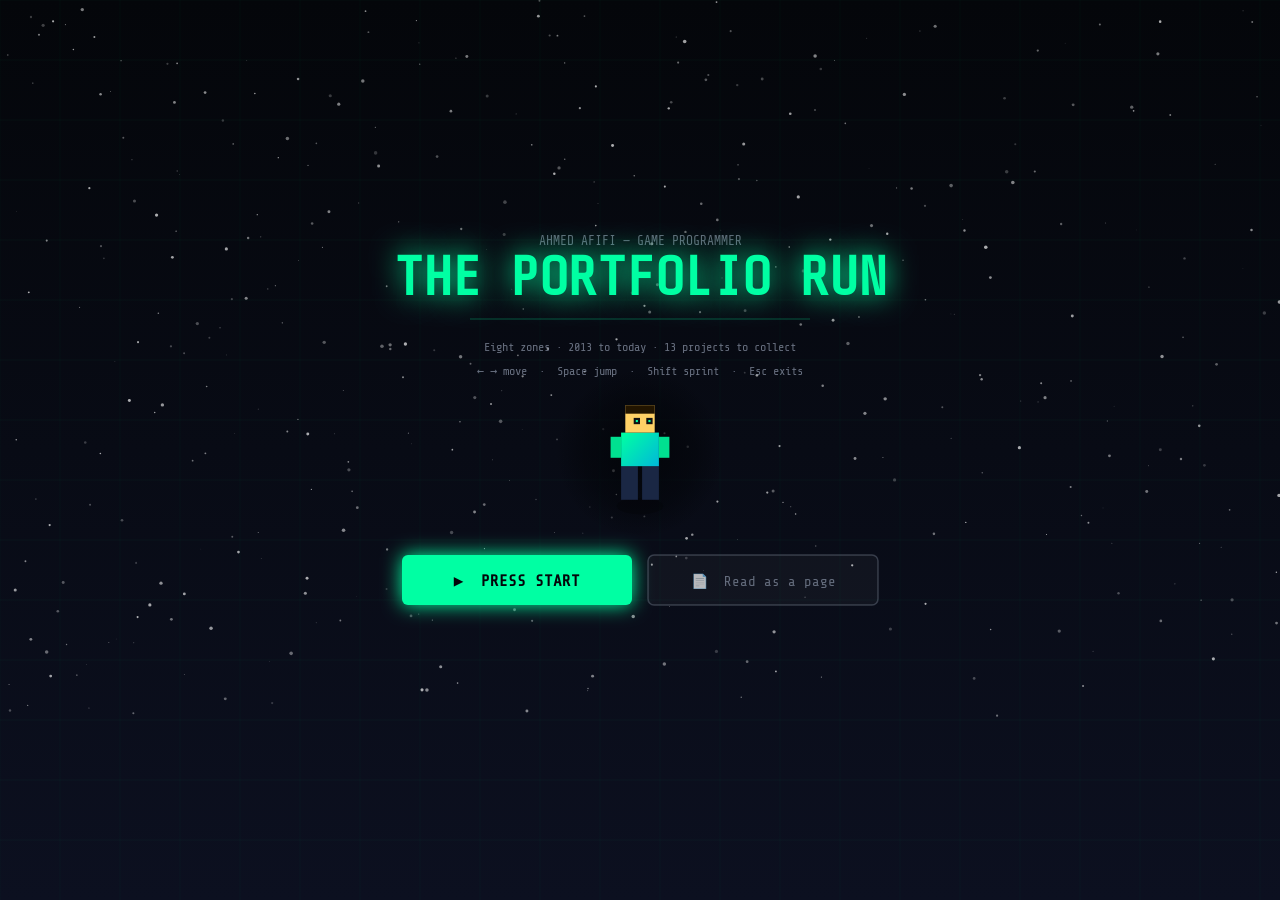
==== commit aa92e002: "feat: rebuild portfolio as full-screen game, add new projects and shipped tool - Add game mode (mode" ====
--- a/index.html
+++ b/index.html
@@ -6,6 +6,7 @@
   <title>Ahmed Afifi | Game Programmer</title>
   <link rel="icon" type="image/svg+xml" href="data:image/svg+xml,%3Csvg xmlns='http://www.w3.org/2000/svg' viewBox='0 0 32 32'%3E%3Crect width='32' height='32' rx='6' fill='%23040609'/%3E%3Crect x='4' y='12' width='24' height='10' rx='3' fill='none' stroke='%2300ffa3' stroke-width='1.5'/%3E%3Crect x='7' y='14.5' width='1.5' height='5' rx='0.75' fill='%2300ffa3'/%3E%3Crect x='5.5' y='16' width='4.5' height='1.5' rx='0.75' fill='%2300ffa3'/%3E%3Ccircle cx='23' cy='16' r='1.1' fill='%2300ffa3'/%3E%3Ccircle cx='25.5' cy='18.5' r='1.1' fill='%2300ffa3'/%3E%3Crect x='14' y='11' width='4' height='1.5' rx='0.5' fill='%2300ffa3'/%3E%3C/svg%3E">
   <link rel="stylesheet" href="style.css" />
+  <link rel="stylesheet" href="game.css" />
   <link rel="preconnect" href="https://fonts.googleapis.com" />
   <link rel="preconnect" href="https://fonts.gstatic.com" crossorigin />
   <link href="https://fonts.googleapis.com/css2?family=Share+Tech+Mono&family=Rajdhani:wght@400;500;600;700&family=Orbitron:wght@400;700;900&display=swap" rel="stylesheet" />
@@ -14,6 +15,52 @@
 
   <!-- Particle Canvas -->
   <canvas id="bg-canvas"></canvas>
+
+  <!-- ===== GAME VIEW ===== -->
+  <div id="game-root" hidden>
+    <canvas id="journey-canvas" aria-hidden="true"></canvas>
+
+    <header class="hud-top">
+      <div class="hud-logo"><span class="glitch" data-text="AA">&lt;AA/&gt;</span></div>
+      <div class="hud-zone">
+        <span class="hud-zone-idx" id="hud-zone-idx">ZONE 1 / 8</span>
+        <strong class="hud-zone-name" id="hud-zone-name">Spawn Point</strong>
+      </div>
+      <div class="hud-actions">
+        <span class="hud-stat" id="hud-gems" title="Projects collected">◆ <b>0</b>/13</span>
+        <span class="hud-stat" id="hud-trophies" title="Certificates inspected">🏆 <b>0</b>/4</span>
+        <button type="button" class="hud-btn" id="hud-restart" title="Restart from spawn">↺</button>
+        <button type="button" class="hud-btn hud-btn-exit" data-mode-switch="classic">📄 View as page</button>
+      </div>
+    </header>
+
+    <div class="hud-rail" aria-hidden="true">
+      <div class="hud-rail-track"><div class="hud-rail-fill" id="hud-rail-fill"></div></div>
+      <div class="hud-rail-ticks" id="hud-rail-ticks"></div>
+      <span class="hud-rail-cap left">2013</span>
+      <span class="hud-rail-cap right">Now</span>
+    </div>
+
+    <aside class="hud-drawer" id="hud-drawer">
+      <button type="button" class="hud-drawer-handle" id="hud-drawer-handle" aria-expanded="true">
+        <span class="hdh-label">Log</span><span class="hdh-caret">▾</span>
+      </button>
+      <div class="hud-drawer-body" id="journey-info"></div>
+    </aside>
+
+    <div class="hud-toast-stack" id="hud-toasts" aria-live="polite"></div>
+
+    <div class="hud-controls" id="journey-controls"></div>
+  </div>
+  <!-- ===== /GAME VIEW ===== -->
+
+  <!-- ===== CLASSIC (recruiter) VIEW ===== -->
+  <div id="classic-root">
+
+  <button type="button" class="play-fab" data-mode-switch="game" title="Play the portfolio as a game">
+    <span class="play-fab-icon">▶</span>
+    <span class="play-fab-text">Play the Portfolio</span>
+  </button>
 
   <!-- Navigation -->
   <nav id="navbar">
@@ -26,7 +73,7 @@
       <li><a href="#skills">Skills</a></li>
       <li><a href="#journey">Journey</a></li>
       <li><a href="#games">Games</a></li>
-      <li><a href="#projects">Projects</a></li>
+      <li><a href="#studio">In Dev</a></li>
       <li><a href="#certificates">Certs</a></li>
       <li><a href="#contact">Contact</a></li>
     </ul>
@@ -176,18 +223,28 @@
     </div>
   </section>
 
-  <!-- Journey Mini-Game Section -->
+  <!-- Journey Mini-Game Invite -->
   <section id="journey" class="section">
     <div class="container">
       <h2 class="section-title">My <span>Journey</span></h2>
-      <p class="journey-subtitle">🎮 Walk through my career as a 2D platformer — <kbd>← →</kbd> move, <kbd>Space</kbd> or <kbd>↑</kbd> jump. Step on a glowing platform!</p>
-      <div class="journey-wrapper">
-        <canvas id="journey-canvas"></canvas>
-      </div>
-      <div id="journey-controls" class="journey-controls"></div>
-      <div id="journey-info" class="journey-info"></div>
-      <div class="journey-cta">
-        <a href="#games" class="btn btn-outline">View Portfolio ↓</a>
+      <p class="journey-subtitle">Rather than read it — play it. My whole career is a side-scrolling level.</p>
+      <div class="play-invite">
+        <div class="play-invite-art" aria-hidden="true">
+          <span class="pi-gem"></span><span class="pi-gem"></span><span class="pi-gem"></span>
+        </div>
+        <div class="play-invite-body">
+          <h3>Enter the Journey</h3>
+          <p>
+            Walk from 2013 to today across eight zones — land on career pillars, collect
+            the game gems, charge the skill totems, and inspect the trophies in the vault.
+          </p>
+          <ul class="play-invite-keys">
+            <li><kbd>←</kbd> <kbd>→</kbd> move</li>
+            <li><kbd>Space</kbd> jump</li>
+            <li><kbd>Shift</kbd> sprint</li>
+          </ul>
+          <button type="button" class="btn btn-primary" data-mode-switch="game">▶ Play the Portfolio</button>
+        </div>
       </div>
     </div>
   </section>
@@ -195,8 +252,8 @@
   <!-- Published Games Section -->
   <section id="games" class="section section-alt">
     <div class="container">
-      <h2 class="section-title">Published Games/<span>Apps</span></h2>
-      <p class="section-sub">Games/Apps I've shipped</p>
+      <h2 class="section-title">Published Games/<span>Apps &amp; Tools</span></h2>
+      <p class="section-sub">Games, apps and tools I've shipped</p>
       <div class="pub-grid">
 
         <div class="pub-card">
@@ -217,8 +274,25 @@
 
         <div class="pub-card">
           <div class="pub-cover">
+            <img src="https://assetstorev1-prd-cdn.unity3d.com/key-image/e41cc31e-81fd-4746-b854-8de5867b79ba.jpg" alt="Configurable Autosave cover" loading="lazy">
+            <span class="pub-number">02</span>
+            <span class="pub-flag flag-tool">Asset Store</span>
+          </div>
+          <div class="pub-body">
+            <h3>Configurable Autosave</h3>
+            <p class="pub-desc">A free Unity editor extension that saves your work automatically on rules you set. Built with UI Toolkit and published on the Unity Asset Store — works across Built-in, URP and HDRP.</p>
+            <div class="pub-tags"><span>Unity 6</span><span>Editor Tool</span><span>UI Toolkit</span><span>Free</span></div>
+          </div>
+          <div class="pub-actions">
+            <a href="https://assetstore.unity.com/packages/tools/utilities/configurable-autosave-313115" target="_blank" class="pub-btn unity">⬢ Asset Store</a>
+            <a href="https://www.linkedin.com/feed/update/urn:li:activity:7490402919234686977/" target="_blank" class="pub-btn gameplay">🔗 Announcement</a>
+          </div>
+        </div>
+
+        <div class="pub-card">
+          <div class="pub-cover">
             <img src="https://img.itch.zone/aW1nLzI1Njk2Mjc0LnBuZw==/original/8os3hT.png" alt="Voita cover" loading="lazy">
-            <span class="pub-number">02</span>
+            <span class="pub-number">03</span>
           </div>
           <div class="pub-body">
             <h3>Voita</h3>
@@ -234,14 +308,15 @@
         <div class="pub-card">
           <div class="pub-cover">
             <img src="https://img.itch.zone/aW1nLzI0Mjg4OTM1LnBuZw==/original/fH3JnI.png" alt="Project Trash cover" loading="lazy">
-            <span class="pub-number">03</span>
+            <span class="pub-number">04</span>
           </div>
           <div class="pub-body">
             <h3>Project Trash</h3>
             <p class="pub-desc">Employed to recycle. Sort fast, sort correctly, don't get fired! A hectic recycling simulation.</p>
-            <div class="pub-tags"><span>Simulation</span><span>Game Jam</span><span>Unity</span><span>GP1</span></div>
-          </div>
-          <div class="pub-actions">
+            <div class="pub-tags"><span>Simulation</span><span>Game Jam</span><span>Unity</span><span>GP1</span><span>Steam</span></div>
+          </div>
+          <div class="pub-actions">
+            <a href="https://store.steampowered.com/app/4798760/Project_Trash/" target="_blank" class="pub-btn steam">◆ Steam</a>
             <a href="https://futuregames.itch.io/projecttrash" target="_blank" class="pub-btn itch">▶ Play</a>
             <a href="https://github.com/F8Code/ProjectTrash" target="_blank" class="pub-btn gh">⌥ Code</a>
           </div>
@@ -250,7 +325,7 @@
         <div class="pub-card">
           <div class="pub-cover">
             <img src="https://img.itch.zone/aW1nLzIzNzU3OTkwLmpwZw==/original/nfW7g5.jpg" alt="Parasozhyt cover" loading="lazy">
-            <span class="pub-number">04</span>
+            <span class="pub-number">05</span>
           </div>
           <div class="pub-body">
             <h3>Parasozhyt</h3>
@@ -266,7 +341,7 @@
         <div class="pub-card">
           <div class="pub-cover">
             <img src="https://img.itch.zone/aW1nLzIzNjcxNzY0LnBuZw==/original/JUaJTr.png" alt="Vampire Survival cover" loading="lazy">
-            <span class="pub-number">05</span>
+            <span class="pub-number">06</span>
           </div>
           <div class="pub-body">
             <h3>Vampire Survival</h3>
@@ -282,7 +357,7 @@
         <div class="pub-card">
           <div class="pub-cover">
             <img src="https://img.itch.zone/aW1nLzE1MjUyNTcxLnBuZw==/original/13QBvi.png" alt="Dawn of the Last Seeds cover" loading="lazy">
-            <span class="pub-number">06</span>
+            <span class="pub-number">07</span>
           </div>
           <div class="pub-body">
             <h3>Dawn of the Last Seeds</h3>
@@ -298,7 +373,7 @@
         <div class="pub-card">
           <div class="pub-cover">
             <img src="https://img.itch.zone/aW1nLzE2OTgyNTI1LnBuZw==/original/glyJIm.png" alt="The Kitten and The Hidden cover" loading="lazy">
-            <span class="pub-number">07</span>
+            <span class="pub-number">08</span>
           </div>
           <div class="pub-body">
             <h3>The Kitten and The Hidden</h3>
@@ -314,7 +389,7 @@
         <div class="pub-card">
           <div class="pub-cover">
             <img src="https://img.itch.zone/aW1nLzIzNjQ5MzEyLnBuZw==/original/3XCMBk.png" alt="Forest of the Wicked cover" loading="lazy">
-            <span class="pub-number">08</span>
+            <span class="pub-number">09</span>
           </div>
           <div class="pub-body">
             <h3>Forest of the Wicked</h3>
@@ -330,7 +405,7 @@
         <div class="pub-card">
           <div class="pub-cover">
             <img src="https://img.itch.zone/aW1nLzE1MjgxNjM1LnBuZw==/original/lO3Zf5.png" alt="Righteous Crane cover" loading="lazy">
-            <span class="pub-number">09</span>
+            <span class="pub-number">10</span>
           </div>
           <div class="pub-body">
             <h3>Righteous Crane</h3>
@@ -347,114 +422,64 @@
     </div>
   </section>
 
-  <!-- Projects Section -->
-  <section id="projects" class="section">
+  <!-- In Development Section -->
+  <section id="studio" class="section">
     <div class="container">
-      <h2 class="section-title">Featured <span>Projects</span></h2>
-      <div class="projects-grid">
-
-        <div class="project-card" data-tags="Unreal,C++">
-          <div class="project-card-header">
-            <span class="project-engine unreal">Unreal</span>
-            <div class="project-links">
-              <a href="https://github.com/ahmedafifiabodu/HackNet-Urban-Anarchy" target="_blank" title="View on GitHub">
-                <svg viewBox="0 0 24 24" fill="currentColor"><path d="M12 .5C5.65.5.5 5.65.5 12c0 5.1 3.31 9.42 7.9 10.95.58.1.79-.25.79-.56v-2.05c-3.2.7-3.88-1.54-3.88-1.54-.52-1.34-1.28-1.7-1.28-1.7-1.05-.72.08-.7.08-.7 1.16.08 1.77 1.2 1.77 1.2 1.03 1.76 2.7 1.25 3.36.96.1-.75.4-1.25.73-1.54-2.56-.29-5.25-1.28-5.25-5.7 0-1.26.45-2.29 1.19-3.1-.12-.29-.52-1.47.11-3.06 0 0 .97-.31 3.18 1.18a11.07 11.07 0 0 1 5.8 0c2.2-1.49 3.17-1.18 3.17-1.18.63 1.59.23 2.77.11 3.06.74.81 1.19 1.84 1.19 3.1 0 4.43-2.7 5.41-5.27 5.69.42.36.79 1.07.79 2.16v3.2c0 .31.21.67.8.56C20.2 21.42 23.5 17.1 23.5 12 23.5 5.65 18.35.5 12 .5z"/></svg>
-              </a>
-            </div>
-          </div>
-          <h3>HackNet: Urban Anarchy</h3>
-          <p>An open-world hacker game set in gothic "Goth City". Built with Unreal Engine's Blueprints — players bend technology to their will in a cyberpunk society. A digital revolution in interactive form.</p>
-          <div class="project-tags">
-            <span>Unreal Engine</span><span>Blueprints</span><span>Open World</span>
-          </div>
-        </div>
-
-        <div class="project-card" data-tags="Unity,VR,C#">
-          <div class="project-card-header">
-            <span class="project-engine unity">Unity</span>
-            <div class="project-links">
-              <a href="https://github.com/ahmedafifiabodu/Fruit-Ninja-VR-Unity-Game" target="_blank" title="View on GitHub">
-                <svg viewBox="0 0 24 24" fill="currentColor"><path d="M12 .5C5.65.5.5 5.65.5 12c0 5.1 3.31 9.42 7.9 10.95.58.1.79-.25.79-.56v-2.05c-3.2.7-3.88-1.54-3.88-1.54-.52-1.34-1.28-1.7-1.28-1.7-1.05-.72.08-.7.08-.7 1.16.08 1.77 1.2 1.77 1.2 1.03 1.76 2.7 1.25 3.36.96.1-.75.4-1.25.73-1.54-2.56-.29-5.25-1.28-5.25-5.7 0-1.26.45-2.29 1.19-3.1-.12-.29-.52-1.47.11-3.06 0 0 .97-.31 3.18 1.18a11.07 11.07 0 0 1 5.8 0c2.2-1.49 3.17-1.18 3.17-1.18.63 1.59.23 2.77.11 3.06.74.81 1.19 1.84 1.19 3.1 0 4.43-2.7 5.41-5.27 5.69.42.36.79 1.07.79 2.16v3.2c0 .31.21.67.8.56C20.2 21.42 23.5 17.1 23.5 12 23.5 5.65 18.35.5 12 .5z"/></svg>
-              </a>
-            </div>
-          </div>
-          <h3>Fruit Ninja VR</h3>
-          <p>An advanced VR application using Unity XR Interaction Toolkit. Centered on interactive VR gameplay delivering a captivating and immersive user journey with precise hand-tracking mechanics.</p>
-          <div class="project-tags">
-            <span>Unity</span><span>VR / XR</span><span>C#</span>
-          </div>
-        </div>
-
-        <div class="project-card" data-tags="Unreal,C++">
-          <div class="project-card-header">
-            <span class="project-engine unreal">Unreal</span>
-            <div class="project-links">
-              <a href="https://github.com/ahmedafifiabodu/Toon-Tank" target="_blank" title="View on GitHub">
-                <svg viewBox="0 0 24 24" fill="currentColor"><path d="M12 .5C5.65.5.5 5.65.5 12c0 5.1 3.31 9.42 7.9 10.95.58.1.79-.25.79-.56v-2.05c-3.2.7-3.88-1.54-3.88-1.54-.52-1.34-1.28-1.7-1.28-1.7-1.05-.72.08-.7.08-.7 1.16.08 1.77 1.2 1.77 1.2 1.03 1.76 2.7 1.25 3.36.96.1-.75.4-1.25.73-1.54-2.56-.29-5.25-1.28-5.25-5.7 0-1.26.45-2.29 1.19-3.1-.12-.29-.52-1.47.11-3.06 0 0 .97-.31 3.18 1.18a11.07 11.07 0 0 1 5.8 0c2.2-1.49 3.17-1.18 3.17-1.18.63 1.59.23 2.77.11 3.06.74.81 1.19 1.84 1.19 3.1 0 4.43-2.7 5.41-5.27 5.69.42.36.79 1.07.79 2.16v3.2c0 .31.21.67.8.56C20.2 21.42 23.5 17.1 23.5 12 23.5 5.65 18.35.5 12 .5z"/></svg>
-              </a>
-            </div>
-          </div>
-          <h3>Toon Tank</h3>
-          <p>A playable tank game built in Unreal Engine where the player manoeuvres and engages in combat with enemies. Focuses on solid game development fundamentals, combat mechanics, and AI enemy behavior.</p>
-          <div class="project-tags">
-            <span>Unreal Engine</span><span>C++</span><span>AI</span>
-          </div>
-        </div>
-
-        <div class="project-card" data-tags="Unity,C#">
-          <div class="project-card-header">
-            <span class="project-engine unity">Unity</span>
-            <div class="project-links">
-              <a href="https://github.com/ahmedafifiabodu/Narrative-Unity-Game" target="_blank" title="View on GitHub">
-                <svg viewBox="0 0 24 24" fill="currentColor"><path d="M12 .5C5.65.5.5 5.65.5 12c0 5.1 3.31 9.42 7.9 10.95.58.1.79-.25.79-.56v-2.05c-3.2.7-3.88-1.54-3.88-1.54-.52-1.34-1.28-1.7-1.28-1.7-1.05-.72.08-.7.08-.7 1.16.08 1.77 1.2 1.77 1.2 1.03 1.76 2.7 1.25 3.36.96.1-.75.4-1.25.73-1.54-2.56-.29-5.25-1.28-5.25-5.7 0-1.26.45-2.29 1.19-3.1-.12-.29-.52-1.47.11-3.06 0 0 .97-.31 3.18 1.18a11.07 11.07 0 0 1 5.8 0c2.2-1.49 3.17-1.18 3.17-1.18.63 1.59.23 2.77.11 3.06.74.81 1.19 1.84 1.19 3.1 0 4.43-2.7 5.41-5.27 5.69.42.36.79 1.07.79 2.16v3.2c0 .31.21.67.8.56C20.2 21.42 23.5 17.1 23.5 12 23.5 5.65 18.35.5 12 .5z"/></svg>
-              </a>
-            </div>
-          </div>
-          <h3>Narrative Driven Game</h3>
-          <p>Uses the Fungus scripting library to create an engaging narrative experience. Players interact with characters and explore the game world — the dynamic narrative adapts based on player choices.</p>
-          <div class="project-tags">
-            <span>Unity</span><span>C#</span><span>Fungus</span><span>Narrative</span>
-          </div>
-        </div>
-
-        <div class="project-card" data-tags="Unity,C#">
-          <div class="project-card-header">
-            <span class="project-engine unity">Unity</span>
-            <div class="project-links">
-              <a href="https://github.com/ahmedafifiabodu/FPS-Shooter" target="_blank" title="View on GitHub">
-                <svg viewBox="0 0 24 24" fill="currentColor"><path d="M12 .5C5.65.5.5 5.65.5 12c0 5.1 3.31 9.42 7.9 10.95.58.1.79-.25.79-.56v-2.05c-3.2.7-3.88-1.54-3.88-1.54-.52-1.34-1.28-1.7-1.28-1.7-1.05-.72.08-.7.08-.7 1.16.08 1.77 1.2 1.77 1.2 1.03 1.76 2.7 1.25 3.36.96.1-.75.4-1.25.73-1.54-2.56-.29-5.25-1.28-5.25-5.7 0-1.26.45-2.29 1.19-3.1-.12-.29-.52-1.47.11-3.06 0 0 .97-.31 3.18 1.18a11.07 11.07 0 0 1 5.8 0c2.2-1.49 3.17-1.18 3.17-1.18.63 1.59.23 2.77.11 3.06.74.81 1.19 1.84 1.19 3.1 0 4.43-2.7 5.41-5.27 5.69.42.36.79 1.07.79 2.16v3.2c0 .31.21.67.8.56C20.2 21.42 23.5 17.1 23.5 12 23.5 5.65 18.35.5 12 .5z"/></svg>
-              </a>
-            </div>
-          </div>
-          <h3>First Person Shooter</h3>
-          <p>A fully featured FPS with dynamic combat, weapon selection, healing mechanics, and immersive gameplay. Integrates knowledge from multiple development courses to showcase passion for game development.</p>
-          <div class="project-tags">
-            <span>Unity</span><span>C#</span><span>FPS</span><span>Combat</span>
-          </div>
-        </div>
-
-        <div class="project-card" data-tags="Python">
-          <div class="project-card-header">
-            <span class="project-engine python">Python</span>
-            <div class="project-links">
-              <a href="https://github.com/ahmedafifiabodu/The-Green-Python" target="_blank" title="View on GitHub">
-                <svg viewBox="0 0 24 24" fill="currentColor"><path d="M12 .5C5.65.5.5 5.65.5 12c0 5.1 3.31 9.42 7.9 10.95.58.1.79-.25.79-.56v-2.05c-3.2.7-3.88-1.54-3.88-1.54-.52-1.34-1.28-1.7-1.28-1.7-1.05-.72.08-.7.08-.7 1.16.08 1.77 1.2 1.77 1.2 1.03 1.76 2.7 1.25 3.36.96.1-.75.4-1.25.73-1.54-2.56-.29-5.25-1.28-5.25-5.7 0-1.26.45-2.29 1.19-3.1-.12-.29-.52-1.47.11-3.06 0 0 .97-.31 3.18 1.18a11.07 11.07 0 0 1 5.8 0c2.2-1.49 3.17-1.18 3.17-1.18.63 1.59.23 2.77.11 3.06.74.81 1.19 1.84 1.19 3.1 0 4.43-2.7 5.41-5.27 5.69.42.36.79 1.07.79 2.16v3.2c0 .31.21.67.8.56C20.2 21.42 23.5 17.1 23.5 12 23.5 5.65 18.35.5 12 .5z"/></svg>
-              </a>
-            </div>
-          </div>
-          <h3>The Python (Snake Game)</h3>
-          <p>A Python snake game with dynamic combat mechanics. The snake grows by eating apples and loses by self-collision, with randomly spawning apples. Acknowledged as top in its course.</p>
-          <div class="project-tags">
-            <span>Python</span><span>Game Logic</span><span>2D</span>
-          </div>
-        </div>
-
-      </div>
-
-      <div class="projects-cta">
-        <a href="https://github.com/ahmedafifiabodu" target="_blank" class="btn btn-outline">
-          View All on GitHub →
-        </a>
+      <h2 class="section-title">In <span>Development</span></h2>
+      <p class="section-sub">Unreleased work at 2024 Studios</p>
+      <div class="pub-grid">
+
+        <div class="pub-card wip">
+          <div class="pub-cover">
+            <img src="assets/covers/tales-of-khayaal.png" alt="Tales of Khayaal key art" loading="lazy">
+            <span class="pub-number">11</span>
+            <span class="pub-flag">In Development</span>
+          </div>
+          <div class="pub-body">
+            <h3>Tales of Khayaal</h3>
+            <p class="pub-desc">Narrative action-adventure set in the Tales of Khayaal universe by Gould Studio. I build the gameplay systems — an ability &amp; attribute framework, combat backed by a custom in-editor attack authoring tool, traversal, crowd simulation and a quest system across a living city.</p>
+            <div class="pub-tags"><span>Unity</span><span>Action-Adventure</span><span>Quest System</span><span>Combat</span></div>
+          </div>
+          <div class="pub-actions">
+            <a href="https://www.talesofkhayaal.com" target="_blank" class="pub-btn site">🌐 Website</a>
+            <a href="https://www.launchgood.com/v4/campaign/tales_of_khayaal_by_gould_studio?src=internal_comm_page" target="_blank" class="pub-btn campaign">◈ Campaign</a>
+            <a href="https://www.linkedin.com/posts/petergouldart_tales-of-khayaal-community-update-1-activity-7421105535976067072-rrjW/" target="_blank" class="pub-btn gameplay">▶ Gameplay</a>
+            <a href="https://www.linkedin.com/posts/petergouldart_big-update-youre-invited-to-play-our-first-activity-7460591484866596864-p2EH/" target="_blank" class="pub-btn gameplay">▶ First Playtest</a>
+          </div>
+        </div>
+
+        <div class="pub-card wip">
+          <div class="pub-cover">
+            <img src="assets/covers/project-clash.png" alt="Project Clash key art" loading="lazy">
+            <span class="pub-number">12</span>
+            <span class="pub-flag">In Development</span>
+          </div>
+          <div class="pub-body">
+            <h3>Project Clash</h3>
+            <p class="pub-desc">A multiplayer VR card battler in the spirit of Clash Royale — draw from your deck, deploy units down the lanes and break the opposing towers, played room-scale in VR with networked matches, voice chat and a spectator view.</p>
+            <div class="pub-tags"><span>Unity</span><span>VR / XR</span><span>Multiplayer</span><span>Netcode</span><span>Cards</span></div>
+          </div>
+          <div class="pub-actions">
+            <span class="pub-status">Internal project — not public</span>
+          </div>
+        </div>
+
+        <div class="pub-card wip">
+          <div class="pub-cover">
+            <img src="assets/covers/puzzle-escape-room.png" alt="Puzzle Escape Room key art" loading="lazy">
+            <span class="pub-number">13</span>
+            <span class="pub-flag">In Development</span>
+          </div>
+          <div class="pub-body">
+            <h3>Puzzle Escape Room</h3>
+            <p class="pub-desc">Co-op multiplayer puzzle horror. A team works its way through a derelict hospital — cracking code terminals, hunting down keys and surviving what lives in the corridors — trying to find the way out together.</p>
+            <div class="pub-tags"><span>Unity 6</span><span>Multiplayer</span><span>Co-op</span><span>Horror</span><span>Puzzle</span></div>
+          </div>
+          <div class="pub-actions">
+            <span class="pub-status">Internal project — not public</span>
+          </div>
+        </div>
+
       </div>
     </div>
   </section>
@@ -575,6 +600,9 @@
     </div>
   </footer>
 
+  </div>
+  <!-- ===== /CLASSIC VIEW ===== -->
+
   <!-- Game Lightbox Modal -->
   <div id="game-modal-overlay" class="game-modal-overlay" role="dialog" aria-modal="true" aria-label="Game details">
     <div class="game-modal">
@@ -600,6 +628,7 @@
 
   <script src="https://cdn.jsdelivr.net/npm/@emailjs/browser@4/dist/email.min.js"></script>
   <script src="assets/libs/jspdf.umd.min.js"></script>
+  <script src="mode.js"></script>
   <script src="main.js"></script>
   <script src="journey.js"></script>
 </body>
--- a/style.css
+++ b/style.css
@@ -716,155 +716,6 @@
 }
 
 .tl-card p { font-size: 0.9rem; color: var(--text-muted); }
-
-/* ============================================
-   PROJECTS SECTION
-   ============================================ */
-.projects-grid {
-  display: grid;
-  grid-template-columns: repeat(auto-fill, minmax(320px, 1fr));
-  gap: 1.5rem;
-}
-
-.project-card {
-  background: var(--card);
-  border: 1px solid var(--border);
-  border-radius: 12px;
-  overflow: hidden;
-  padding: 1.8rem;
-  cursor: pointer;
-  display: flex;
-  flex-direction: column;
-  gap: 1rem;
-  transition: border-color 0.3s, transform 0.3s, box-shadow 0.3s;
-  opacity: 0;
-  transform: translateY(20px);
-}
-
-.project-card.visible {
-  opacity: 1;
-  transform: translateY(0);
-}
-
-.project-card:hover {
-  border-color: var(--neon);
-  transform: translateY(-6px);
-  box-shadow: 0 10px 40px rgba(0, 255, 163, 0.1);
-}
-
-.project-cover {
-  margin: -1.8rem -1.8rem 0;
-  min-height: 140px;
-  padding: 0.9rem 1rem;
-  border-bottom: 1px solid rgba(255, 255, 255, 0.08);
-  background:
-    radial-gradient(circle at 12% 18%, rgba(0, 255, 163, 0.18), transparent 34%),
-    radial-gradient(circle at 86% 78%, rgba(0, 212, 255, 0.2), transparent 40%),
-    linear-gradient(130deg, var(--cover-a, #1f2937), var(--cover-b, #111827));
-  display: flex;
-  flex-direction: column;
-  justify-content: space-between;
-  position: relative;
-}
-
-.project-cover::after {
-  content: '';
-  position: absolute;
-  right: -16px;
-  top: -18px;
-  width: 84px;
-  height: 84px;
-  border-radius: 50%;
-  border: 1px solid rgba(255, 255, 255, 0.18);
-  opacity: 0.35;
-}
-
-.project-cover-badge {
-  align-self: flex-start;
-  font-family: var(--font-mono);
-  font-size: 0.62rem;
-  letter-spacing: 1px;
-  text-transform: uppercase;
-  padding: 0.2rem 0.55rem;
-  border-radius: 999px;
-  border: 1px solid rgba(0, 255, 163, 0.35);
-  background: rgba(0, 0, 0, 0.32);
-  color: var(--neon);
-}
-
-.project-cover-title {
-  font-family: var(--font-head);
-  font-size: 1.05rem;
-  line-height: 1.25;
-  font-weight: 700;
-  color: rgba(255, 255, 255, 0.9);
-  text-shadow: 0 2px 10px rgba(0, 0, 0, 0.35);
-  max-width: 88%;
-}
-
-.project-card-header {
-  display: flex;
-  justify-content: space-between;
-  align-items: center;
-}
-
-.project-engine {
-  font-family: var(--font-mono);
-  font-size: 0.72rem;
-  padding: 0.25rem 0.7rem;
-  border-radius: 3px;
-  font-weight: 700;
-  letter-spacing: 1px;
-}
-
-.project-engine.unity  { background: rgba(0,212,255,0.1); color: var(--neon2); border: 1px solid rgba(0,212,255,0.3); }
-.project-engine.unreal { background: rgba(168,85,247,0.1); color: var(--neon3); border: 1px solid rgba(168,85,247,0.3); }
-.project-engine.python { background: rgba(0,255,163,0.1); color: var(--neon); border: 1px solid rgba(0,255,163,0.3); }
-
-.project-links a {
-  display: flex;
-  align-items: center;
-  color: var(--text-muted);
-  position: relative;
-  z-index: 2;
-  transition: color 0.2s;
-}
-
-.project-links a svg { width: 20px; height: 20px; }
-.project-links a:hover { color: var(--neon); }
-
-.project-card h3 {
-  font-size: 1.15rem;
-  font-weight: 600;
-  color: var(--text);
-}
-
-.project-card p {
-  font-size: 0.9rem;
-  color: var(--text-muted);
-  flex: 1;
-}
-
-.project-tags {
-  display: flex;
-  flex-wrap: wrap;
-  gap: 0.4rem;
-}
-
-.project-tags span {
-  font-family: var(--font-mono);
-  font-size: 0.72rem;
-  padding: 0.2rem 0.6rem;
-  border-radius: 3px;
-  background: rgba(255,255,255,0.04);
-  border: 1px solid rgba(255,255,255,0.1);
-  color: var(--text-muted);
-}
-
-.projects-cta {
-  text-align: center;
-  margin-top: 3rem;
-}
 
 /* ============================================
    CERTIFICATES SECTION
@@ -1109,7 +960,6 @@
 
 @media (max-width: 540px) {
   .section { padding: 5rem 0; }
-  .projects-grid { grid-template-columns: 1fr; }
   .certs-grid { grid-template-columns: 1fr; }
   .hero-buttons { flex-direction: column; align-items: center; }
   .pub-grid { grid-template-columns: 1fr; }
@@ -1228,10 +1078,15 @@
 
 .pub-actions {
   display: flex;
+  flex-wrap: wrap;
   gap: 0.5rem;
   padding: 0.8rem 1.1rem;
   border-top: 1px solid var(--border);
 }
+
+/* Cards with several links need each button to keep its label rather than
+   share one row and clip. */
+.pub-actions .pub-btn { flex: 1 1 auto; min-width: 6.5rem; }
 
 .pub-btn {
   flex: 1;
@@ -1267,6 +1122,74 @@
 .pub-btn.appstore {
   background: #0071e3;
   color: #fff;
+}
+
+.pub-btn.unity {
+  background: rgba(255,255,255,0.08);
+  border: 1px solid rgba(255,255,255,0.35);
+  color: #e6edf3;
+}
+
+.pub-btn.site {
+  background: rgba(0,212,255,0.1);
+  border: 1px solid rgba(0,212,255,0.4);
+  color: var(--neon2);
+}
+
+.pub-btn.campaign {
+  background: rgba(245,158,11,0.1);
+  border: 1px solid rgba(245,158,11,0.4);
+  color: #f59e0b;
+}
+
+.pub-btn.gameplay {
+  background: rgba(168,85,247,0.12);
+  border: 1px solid rgba(168,85,247,0.4);
+  color: var(--neon3);
+}
+
+.pub-status {
+  flex: 1;
+  font-family: var(--font-mono);
+  font-size: 0.72rem;
+  color: var(--text-muted);
+  border: 1px dashed rgba(136,146,164,0.35);
+  border-radius: 6px;
+  padding: 0.45rem 0.5rem;
+  text-align: center;
+  letter-spacing: 0.4px;
+}
+
+/* In-development cards get a corner flag and a dashed edge so they read as
+   distinct from the shipped titles above them. */
+.pub-card.wip {
+  border-style: dashed;
+}
+
+.pub-flag {
+  position: absolute;
+  top: 0.6rem;
+  right: 0.6rem;
+  font-family: var(--font-mono);
+  font-size: 0.62rem;
+  letter-spacing: 1.2px;
+  text-transform: uppercase;
+  color: #04060a;
+  background: linear-gradient(135deg, #f59e0b, #ff6b9d);
+  border-radius: 999px;
+  padding: 0.2rem 0.6rem;
+  font-weight: 700;
+  z-index: 2;
+}
+
+.pub-flag.flag-tool {
+  background: linear-gradient(135deg, #00ffa3, #00d4ff);
+}
+
+.pub-btn.steam {
+  background: linear-gradient(135deg, #1b2838, #2a475e);
+  border: 1px solid rgba(102, 192, 244, 0.45);
+  color: #66c0f4;
 }
 
 /* ============================================
@@ -1511,6 +1434,11 @@
   background: rgba(136, 146, 164, 0.1);
   border: 1px solid rgba(136, 146, 164, 0.35);
   color: var(--text-muted);
+}
+.jm-link-steam {
+  background: rgba(102, 192, 244, 0.12);
+  border: 1px solid rgba(102, 192, 244, 0.5);
+  color: #66c0f4;
 }
 
 /* ============================================
@@ -1867,6 +1795,49 @@
 
 .pub-cover:hover::after { opacity: 1; }
 
+.pub-cover.cover-art::after { content: '🔍 View Key Art'; }
+
+/* Persistent affordance. The hover overlay above never fires on touch, so every
+   clickable cover/card also carries a always-visible badge. */
+.tap-hint {
+  position: absolute;
+  right: 0.6rem;
+  bottom: 0.6rem;
+  z-index: 2;
+  display: inline-flex;
+  align-items: center;
+  gap: 0.3rem;
+  font-family: var(--font-mono);
+  font-size: 0.65rem;
+  letter-spacing: 0.5px;
+  color: var(--neon);
+  background: rgba(0, 0, 0, 0.72);
+  border: 1px solid rgba(0, 255, 163, 0.4);
+  border-radius: 999px;
+  padding: 0.22rem 0.6rem;
+  backdrop-filter: blur(4px);
+  pointer-events: none;
+  animation: tapHintPulse 2.8s ease-in-out infinite;
+}
+
+@keyframes tapHintPulse {
+  0%, 100% { box-shadow: 0 0 0 0 rgba(0, 255, 163, 0.35); }
+  50%      { box-shadow: 0 0 0 6px rgba(0, 255, 163, 0); }
+}
+
+.pub-cover:hover .tap-hint { opacity: 0; transition: opacity 0.2s; }
+
+.cert-card { position: relative; }
+
+.cert-card .tap-hint {
+  right: 0.75rem;
+  bottom: 0.75rem;
+}
+
+@media (prefers-reduced-motion: reduce) {
+  .tap-hint { animation: none; }
+}
+
 /* ============================================
    RESPONSIVE ADDITIONS
    ============================================ */
--- a/game.css
+++ b/game.css
@@ -0,0 +1,556 @@
+/* ============================================
+   GAME VIEW — full-screen playable portfolio
+   Layered on top of the classic page; style.css
+   still owns the .jm-* card styles reused in the log drawer.
+   ============================================ */
+
+:root {
+  --hud-bg:     rgba(4, 8, 14, 0.72);
+  --hud-border: rgba(0, 255, 163, 0.22);
+  --hud-blur:   blur(14px);
+}
+
+body.mode-game {
+  overflow: hidden;
+  height: 100%;
+}
+
+body.mode-game #bg-canvas { display: none; }
+
+#game-root[hidden],
+#classic-root[hidden] { display: none; }
+
+#game-root {
+  position: fixed;
+  inset: 0;
+  z-index: 150;
+  background: #04060a;
+  overflow: hidden;
+  font-family: var(--font-mono);
+}
+
+#game-root #journey-canvas {
+  position: absolute;
+  inset: 0;
+  width: 100%;
+  height: 100%;
+  display: block;
+  touch-action: none;
+}
+
+/* Nothing but the canvas (and its own buttons) while the title screen is up. */
+#game-root.is-intro .hud-top,
+#game-root.is-intro .hud-rail,
+#game-root.is-intro .hud-drawer,
+#game-root.is-intro .hud-controls {
+  display: none;
+}
+
+/* ── TOP BAR ─────────────────────────────────── */
+.hud-top {
+  position: absolute;
+  top: 0;
+  left: 0;
+  right: 0;
+  display: flex;
+  align-items: center;
+  gap: 1rem;
+  padding: 0.7rem 1.1rem;
+  background: linear-gradient(180deg, rgba(4,8,14,0.88), rgba(4,8,14,0));
+  pointer-events: none;
+  z-index: 3;
+}
+
+.hud-top > * { pointer-events: auto; }
+
+.hud-logo {
+  font-family: var(--font-display, var(--font-mono));
+  font-weight: 700;
+  font-size: 1.05rem;
+  color: var(--neon);
+  letter-spacing: 1px;
+  flex-shrink: 0;
+}
+
+.hud-zone {
+  display: flex;
+  flex-direction: column;
+  line-height: 1.2;
+  min-width: 0;
+}
+
+.hud-zone-idx {
+  font-size: 0.62rem;
+  letter-spacing: 2px;
+  color: rgba(136, 146, 164, 0.75);
+}
+
+.hud-zone-name {
+  font-size: 0.95rem;
+  font-weight: 700;
+  color: var(--zone-accent, var(--neon));
+  text-shadow: 0 0 14px rgba(0, 255, 163, 0.35);
+  white-space: nowrap;
+  overflow: hidden;
+  text-overflow: ellipsis;
+  transition: color 0.5s;
+}
+
+.hud-actions {
+  margin-left: auto;
+  display: flex;
+  align-items: center;
+  gap: 0.5rem;
+  flex-shrink: 0;
+}
+
+.hud-stat {
+  font-size: 0.75rem;
+  color: var(--text-muted);
+  background: var(--hud-bg);
+  border: 1px solid rgba(136, 146, 164, 0.22);
+  border-radius: 999px;
+  padding: 0.28rem 0.7rem;
+  backdrop-filter: var(--hud-blur);
+  white-space: nowrap;
+}
+
+.hud-stat b { color: var(--neon); font-weight: 700; }
+.hud-stat.pop { animation: hudPop 0.45s ease; }
+
+@keyframes hudPop {
+  0%   { transform: scale(1);    box-shadow: 0 0 0 0 rgba(0,255,163,0.5); }
+  40%  { transform: scale(1.18); box-shadow: 0 0 0 8px rgba(0,255,163,0); }
+  100% { transform: scale(1);    box-shadow: 0 0 0 0 rgba(0,255,163,0); }
+}
+
+.hud-btn {
+  font-family: var(--font-mono);
+  font-size: 0.75rem;
+  color: var(--text-muted);
+  background: var(--hud-bg);
+  border: 1px solid rgba(136, 146, 164, 0.28);
+  border-radius: 8px;
+  padding: 0.35rem 0.7rem;
+  cursor: pointer;
+  backdrop-filter: var(--hud-blur);
+  transition: color 0.2s, border-color 0.2s, transform 0.15s;
+  white-space: nowrap;
+}
+
+.hud-btn:hover {
+  color: var(--neon);
+  border-color: var(--hud-border);
+  transform: translateY(-1px);
+}
+
+.hud-btn-exit {
+  color: var(--neon);
+  border-color: var(--hud-border);
+}
+
+/* ── TIMELINE RAIL ───────────────────────────── */
+.hud-rail {
+  position: absolute;
+  top: 3.4rem;
+  left: 1.1rem;
+  right: 1.1rem;
+  height: 18px;
+  z-index: 3;
+  pointer-events: none;
+}
+
+.hud-rail-track {
+  position: absolute;
+  inset: 0 0 auto 0;
+  height: 5px;
+  border-radius: 3px;
+  background: rgba(255, 255, 255, 0.07);
+  overflow: hidden;
+}
+
+.hud-rail-fill {
+  height: 100%;
+  width: 0;
+  border-radius: 3px;
+  background: linear-gradient(90deg, #00ffa3, #00d4ff);
+  box-shadow: 0 0 12px rgba(0, 255, 163, 0.6);
+  transition: width 0.12s linear;
+}
+
+.hud-rail-ticks { position: absolute; inset: 0; }
+
+.hud-rail-tick {
+  position: absolute;
+  top: -2px;
+  width: 2px;
+  height: 9px;
+  border-radius: 1px;
+  background: rgba(136, 146, 164, 0.4);
+  transform: translateX(-1px);
+  transition: background 0.3s, box-shadow 0.3s;
+}
+
+.hud-rail-tick.reached {
+  background: var(--neon);
+  box-shadow: 0 0 8px rgba(0, 255, 163, 0.8);
+}
+
+.hud-rail-cap {
+  position: absolute;
+  top: 8px;
+  font-size: 0.6rem;
+  color: rgba(136, 146, 164, 0.6);
+}
+
+.hud-rail-cap.left  { left: 0; }
+.hud-rail-cap.right { right: 0; }
+
+/* ── LOG DRAWER ──────────────────────────────── */
+.hud-drawer {
+  position: absolute;
+  top: 5.2rem;
+  right: 0.9rem;
+  bottom: 1rem;
+  width: min(380px, 34vw);
+  display: flex;
+  flex-direction: column;
+  z-index: 4;
+  pointer-events: none;
+}
+
+.hud-drawer-handle {
+  align-self: flex-end;
+  display: flex;
+  align-items: center;
+  gap: 0.4rem;
+  font-family: var(--font-mono);
+  font-size: 0.68rem;
+  letter-spacing: 1.5px;
+  text-transform: uppercase;
+  color: var(--text-muted);
+  background: var(--hud-bg);
+  border: 1px solid rgba(136, 146, 164, 0.22);
+  border-radius: 8px;
+  padding: 0.3rem 0.6rem;
+  margin-bottom: 0.45rem;
+  cursor: pointer;
+  pointer-events: auto;
+  backdrop-filter: var(--hud-blur);
+}
+
+.hud-drawer-handle:hover { color: var(--neon); }
+
+.hdh-caret { transition: transform 0.25s; }
+.hud-drawer.collapsed .hdh-caret { transform: rotate(-90deg); }
+
+.hud-drawer-body {
+  flex: 1;
+  overflow-y: auto;
+  overscroll-behavior: contain;
+  display: flex;
+  flex-direction: column;
+  gap: 0.75rem;
+  padding-right: 0.35rem;
+  pointer-events: auto;
+  scrollbar-width: thin;
+  scrollbar-color: rgba(0, 255, 163, 0.35) transparent;
+}
+
+.hud-drawer.collapsed { pointer-events: none; }
+.hud-drawer.collapsed .hud-drawer-handle { pointer-events: auto; }
+.hud-drawer.collapsed .hud-drawer-body { display: none; }
+
+.hud-drawer-body::-webkit-scrollbar { width: 6px; }
+.hud-drawer-body::-webkit-scrollbar-thumb {
+  background: rgba(0, 255, 163, 0.3);
+  border-radius: 3px;
+}
+
+/* Reuse the .jm-* cards from style.css, but stacked for the narrow drawer. */
+.hud-drawer-body .jm-card {
+  grid-template-columns: 1fr;
+  gap: 0.75rem;
+  padding: 0.95rem 1rem;
+  background: rgba(8, 13, 22, 0.86);
+  backdrop-filter: var(--hud-blur);
+  box-shadow: 0 8px 28px rgba(0, 0, 0, 0.45);
+}
+
+.hud-drawer-body .jm-desc { align-self: auto; font-size: 0.82rem; line-height: 1.6; }
+.hud-drawer-body .jm-title { font-size: 1rem; }
+.hud-drawer-body .jm-game-img { max-height: 130px; }
+.hud-drawer-body .jm-collected-list { gap: 0.7rem; }
+
+.hud-drawer-empty {
+  background: rgba(8, 13, 22, 0.8);
+  border: 1px dashed rgba(136, 146, 164, 0.28);
+  border-radius: 12px;
+  padding: 1rem;
+  font-size: 0.78rem;
+  line-height: 1.9;
+  color: var(--text-muted);
+  backdrop-filter: var(--hud-blur);
+}
+
+.hud-drawer-empty kbd {
+  background: rgba(0, 255, 163, 0.1);
+  border: 1px solid rgba(0, 255, 163, 0.3);
+  border-radius: 4px;
+  padding: 0.05rem 0.35rem;
+  color: var(--neon);
+  font-size: 0.72rem;
+}
+
+/* ── SKILL TOTEM CARD ────────────────────────── */
+.jm-meter {
+  display: flex;
+  flex-direction: column;
+  gap: 0.4rem;
+}
+
+.jm-meter-row {
+  display: grid;
+  grid-template-columns: 1fr auto;
+  gap: 0.35rem 0.6rem;
+  align-items: center;
+  font-size: 0.78rem;
+  color: var(--text-muted);
+}
+
+.jm-meter-bar {
+  grid-column: 1 / -1;
+  height: 5px;
+  border-radius: 3px;
+  background: rgba(255, 255, 255, 0.07);
+  overflow: hidden;
+}
+
+.jm-meter-fill {
+  height: 100%;
+  border-radius: 3px;
+  background: var(--mc, var(--neon));
+  box-shadow: 0 0 10px var(--mc, var(--neon));
+  width: 0;
+  animation: meterFill 0.8s ease forwards;
+}
+
+@keyframes meterFill { to { width: var(--pct, 0%); } }
+
+button.jm-link {
+  cursor: pointer;
+  font-weight: 600;
+}
+
+.hud-drawer-body .jm-card.jm-wip { border-style: dashed; }
+
+.jm-note {
+  font-size: 0.72rem;
+  color: var(--text-muted);
+  border: 1px dashed rgba(136, 146, 164, 0.35);
+  border-radius: 6px;
+  padding: 0.3rem 0.7rem;
+  letter-spacing: 0.4px;
+}
+
+.jm-pills {
+  display: flex;
+  flex-wrap: wrap;
+  gap: 0.35rem;
+}
+
+.jm-pills span {
+  font-size: 0.72rem;
+  padding: 0.15rem 0.5rem;
+  border-radius: 999px;
+  background: rgba(255, 255, 255, 0.05);
+  border: 1px solid rgba(136, 146, 164, 0.22);
+  color: var(--text-muted);
+}
+
+/* ── TOASTS ──────────────────────────────────── */
+.hud-toast-stack {
+  position: absolute;
+  left: 50%;
+  bottom: 6.5rem;
+  transform: translateX(-50%);
+  display: flex;
+  flex-direction: column;
+  align-items: center;
+  gap: 0.5rem;
+  z-index: 5;
+  pointer-events: none;
+}
+
+.hud-toast {
+  display: flex;
+  align-items: center;
+  gap: 0.6rem;
+  background: rgba(8, 13, 22, 0.92);
+  border: 1px solid var(--tc, var(--neon));
+  border-left-width: 4px;
+  border-radius: 10px;
+  padding: 0.55rem 1rem;
+  box-shadow: 0 0 26px rgba(0, 0, 0, 0.5);
+  backdrop-filter: var(--hud-blur);
+  animation: toastIn 0.35s ease, toastOut 0.4s ease 3.1s forwards;
+}
+
+.hud-toast-icon { font-size: 1.15rem; }
+.hud-toast-label {
+  font-size: 0.6rem;
+  letter-spacing: 2px;
+  color: var(--tc, var(--neon));
+  text-transform: uppercase;
+}
+.hud-toast-title { font-size: 0.85rem; color: var(--text); font-weight: 600; }
+
+@keyframes toastIn  { from { opacity: 0; transform: translateY(14px); } }
+@keyframes toastOut { to   { opacity: 0; transform: translateY(-10px); } }
+
+/* ── TOUCH CONTROLS ──────────────────────────── */
+.hud-controls {
+  position: absolute;
+  left: 0;
+  right: 0;
+  bottom: 1rem;
+  display: none;
+  justify-content: center;
+  gap: 0.6rem;
+  z-index: 4;
+  padding: 0 1rem;
+}
+
+body.mode-game.touch .hud-controls { display: flex; }
+
+/* ── PLAY INVITE (classic page) ──────────────── */
+.play-invite {
+  display: grid;
+  grid-template-columns: 180px 1fr;
+  gap: 2rem;
+  align-items: center;
+  max-width: 820px;
+  margin: 2.5rem auto 0;
+  padding: 2rem;
+  border: 1px solid rgba(0, 255, 163, 0.25);
+  border-radius: 16px;
+  background: linear-gradient(135deg, rgba(0, 255, 163, 0.06), rgba(0, 212, 255, 0.04));
+}
+
+.play-invite-art {
+  position: relative;
+  height: 130px;
+  display: flex;
+  align-items: center;
+  justify-content: center;
+  gap: 1rem;
+}
+
+.pi-gem {
+  width: 26px;
+  height: 26px;
+  background: linear-gradient(135deg, #00ffa3, #00d4ff);
+  transform: rotate(45deg);
+  border-radius: 4px;
+  box-shadow: 0 0 22px rgba(0, 255, 163, 0.55);
+  animation: piBob 2.4s ease-in-out infinite;
+}
+
+.pi-gem:nth-child(2) { animation-delay: 0.35s; background: linear-gradient(135deg, #00d4ff, #a855f7); }
+.pi-gem:nth-child(3) { animation-delay: 0.7s;  background: linear-gradient(135deg, #a855f7, #ff6b9d); }
+
+@keyframes piBob {
+  0%, 100% { transform: rotate(45deg) translateY(0); }
+  50%      { transform: rotate(45deg) translateY(-12px); }
+}
+
+.play-invite-body h3 {
+  font-size: 1.5rem;
+  margin-bottom: 0.6rem;
+  color: var(--text);
+}
+
+.play-invite-body p {
+  color: var(--text-muted);
+  line-height: 1.75;
+  margin-bottom: 1rem;
+}
+
+.play-invite-keys {
+  display: flex;
+  flex-wrap: wrap;
+  gap: 1rem;
+  list-style: none;
+  margin-bottom: 1.4rem;
+  font-family: var(--font-mono);
+  font-size: 0.8rem;
+  color: var(--text-muted);
+}
+
+.play-invite-keys kbd {
+  background: rgba(0, 255, 163, 0.1);
+  border: 1px solid rgba(0, 255, 163, 0.3);
+  border-radius: 4px;
+  padding: 0.1rem 0.4rem;
+  color: var(--neon);
+}
+
+/* ── FLOATING PLAY BUTTON (classic page) ─────── */
+.play-fab {
+  position: fixed;
+  right: 1.2rem;
+  bottom: 1.2rem;
+  z-index: 120;
+  display: flex;
+  align-items: center;
+  gap: 0.55rem;
+  font-family: var(--font-mono);
+  font-size: 0.82rem;
+  font-weight: 600;
+  color: #04060a;
+  background: linear-gradient(135deg, #00ffa3, #00d4ff);
+  border: none;
+  border-radius: 999px;
+  padding: 0.7rem 1.2rem;
+  cursor: pointer;
+  box-shadow: 0 8px 26px rgba(0, 255, 163, 0.3);
+  transition: transform 0.18s, box-shadow 0.18s;
+}
+
+.play-fab:hover {
+  transform: translateY(-2px);
+  box-shadow: 0 12px 32px rgba(0, 255, 163, 0.45);
+}
+
+.play-fab-icon { font-size: 0.9rem; }
+
+/* ── RESPONSIVE ──────────────────────────────── */
+@media (max-width: 900px) {
+  .hud-drawer {
+    top: auto;
+    left: 0.6rem;
+    right: 0.6rem;
+    bottom: 5.6rem;
+    width: auto;
+    max-height: 46vh;
+  }
+  .hud-drawer-body { max-height: 40vh; }
+  .hud-toast-stack { bottom: auto; top: 5.4rem; }
+}
+
+@media (max-width: 640px) {
+  .hud-top { flex-wrap: wrap; gap: 0.5rem 0.7rem; padding: 0.6rem 0.7rem; }
+  .hud-actions { width: 100%; margin-left: 0; justify-content: flex-start; flex-wrap: wrap; }
+  .hud-rail { top: 5.6rem; }
+  .hud-drawer { top: auto; bottom: 6.2rem; max-height: 40vh; }
+  .hud-btn-exit { margin-left: auto; }
+  .play-invite { grid-template-columns: 1fr; padding: 1.4rem; gap: 1rem; }
+  .play-invite-art { height: 80px; }
+  .play-fab-text { display: none; }
+  .play-fab { padding: 0.85rem; }
+}
+
+@media (prefers-reduced-motion: reduce) {
+  .pi-gem, .hud-toast, .jm-meter-fill { animation: none !important; }
+  .jm-meter-fill { width: var(--pct, 0%); }
+}
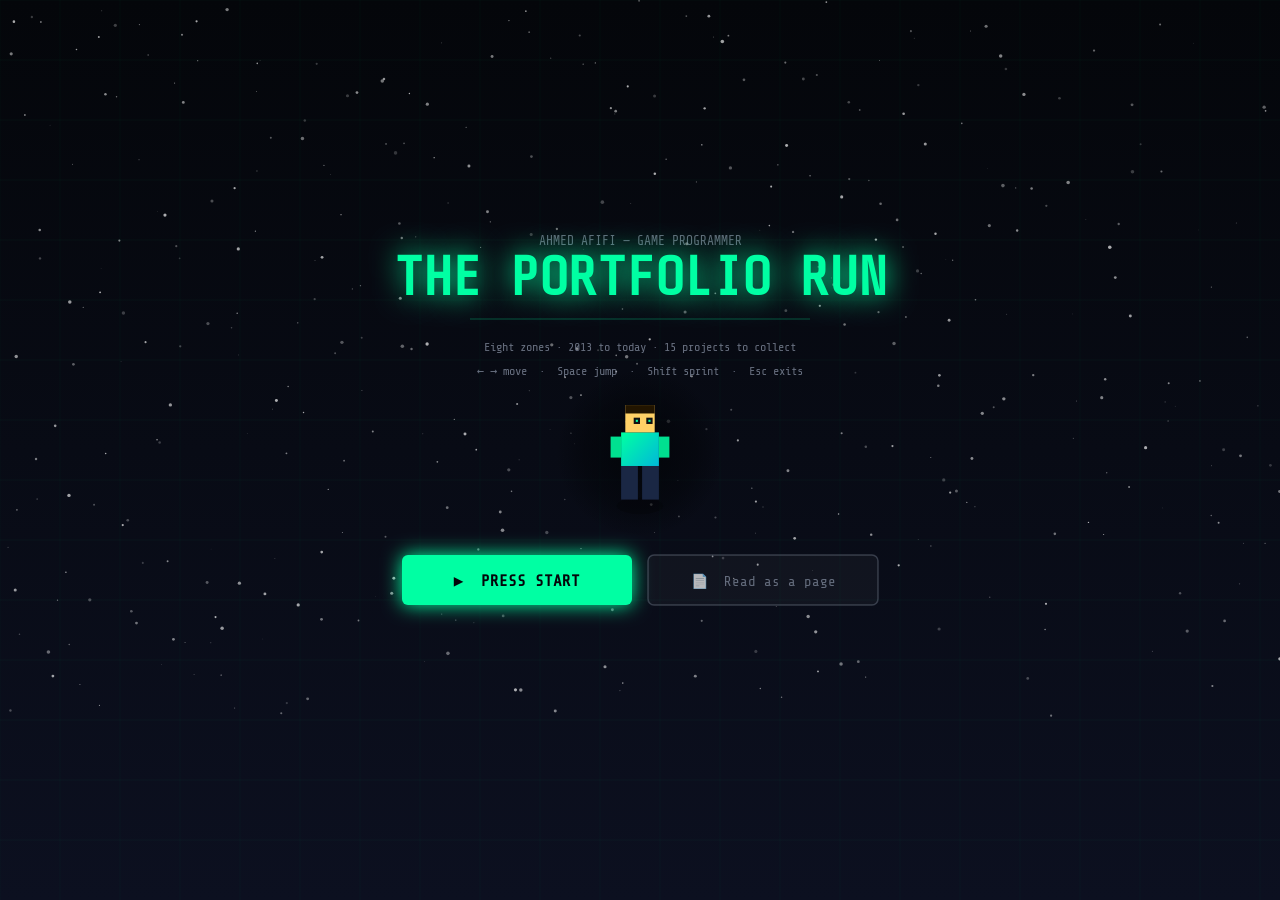
==== commit c610451d: "feat: add Clan System and Rabeh projects, redesign skills, fix gallery zoom - Add Clan System (open-" ====
--- a/index.html
+++ b/index.html
@@ -27,7 +27,7 @@
         <strong class="hud-zone-name" id="hud-zone-name">Spawn Point</strong>
       </div>
       <div class="hud-actions">
-        <span class="hud-stat" id="hud-gems" title="Projects collected">◆ <b>0</b>/13</span>
+        <span class="hud-stat" id="hud-gems" title="Projects collected">◆ <b>0</b>/15</span>
         <span class="hud-stat" id="hud-trophies" title="Certificates inspected">🏆 <b>0</b>/4</span>
         <button type="button" class="hud-btn" id="hud-restart" title="Restart from spawn">↺</button>
         <button type="button" class="hud-btn hud-btn-exit" data-mode-switch="classic">📄 View as page</button>
@@ -183,19 +183,49 @@
       <div class="skills-grid">
         <div class="skill-category">
           <h3><span class="cat-icon">🎮</span> Game Engines</h3>
-          <div class="skill-bar-wrap">
-            <div class="skill-bar" data-label="Unity" data-percent="80"></div>
-            <div class="skill-bar" data-label="Unreal Engine" data-percent="55"></div>
+          <div class="skill-levels">
+            <div class="skill-row" data-level="5">
+              <span class="skill-name">Unity</span>
+              <span class="skill-tier t-primary">Primary</span>
+              <span class="skill-pips" aria-hidden="true"></span>
+              <span class="skill-note">Ships nearly all of my work — C# gameplay, tools &amp; UGS backends</span>
+            </div>
+            <div class="skill-row" data-level="2">
+              <span class="skill-name">Unreal Engine</span>
+              <span class="skill-tier t-working">Working</span>
+              <span class="skill-pips" aria-hidden="true"></span>
+              <span class="skill-note">C++ and Blueprints — jam titles and coursework</span>
+            </div>
           </div>
         </div>
         <div class="skill-category">
           <h3><span class="cat-icon">💻</span> Programming Languages</h3>
-          <div class="skill-bar-wrap">
-            <div class="skill-bar" data-label="C#" data-percent="90"></div>
-            <div class="skill-bar" data-label="C++" data-percent="85"></div>
-            <div class="skill-bar" data-label="Python" data-percent="80"></div>
-            <div class="skill-bar" data-label="JavaScript" data-percent="75"></div>
-            <div class="skill-bar" data-label="Java" data-percent="65"></div>
+          <div class="skill-levels">
+            <div class="skill-row" data-level="5">
+              <span class="skill-name">C#</span>
+              <span class="skill-tier t-primary">Primary</span>
+              <span class="skill-pips" aria-hidden="true"></span>
+            </div>
+            <div class="skill-row" data-level="4">
+              <span class="skill-name">C++</span>
+              <span class="skill-tier t-advanced">Advanced</span>
+              <span class="skill-pips" aria-hidden="true"></span>
+            </div>
+            <div class="skill-row" data-level="3">
+              <span class="skill-name">Python</span>
+              <span class="skill-tier t-proficient">Proficient</span>
+              <span class="skill-pips" aria-hidden="true"></span>
+            </div>
+            <div class="skill-row" data-level="3">
+              <span class="skill-name">JavaScript</span>
+              <span class="skill-tier t-proficient">Proficient</span>
+              <span class="skill-pips" aria-hidden="true"></span>
+            </div>
+            <div class="skill-row" data-level="2">
+              <span class="skill-name">Java</span>
+              <span class="skill-tier t-working">Working</span>
+              <span class="skill-pips" aria-hidden="true"></span>
+            </div>
           </div>
         </div>
         <div class="skill-category">
@@ -274,8 +304,24 @@
 
         <div class="pub-card">
           <div class="pub-cover">
+            <img src="assets/covers/clan-system-icon.svg" alt="Clan System icon" loading="lazy">
+            <span class="pub-number">02</span>
+            <span class="pub-flag flag-tool">Open Source</span>
+          </div>
+          <div class="pub-body">
+            <h3>Clan System</h3>
+            <p class="pub-desc">Server-authoritative clan, chat and voice system for Unity 6 on Unity Gaming Services. Cloud Code owns every mutation — roles, invites, moderation, leaderboards and Vivox voice — shipped as a UPM package with Play Mode tests run against the live backend.</p>
+            <div class="pub-tags"><span>Unity 6</span><span>UGS</span><span>Multiplayer</span><span>UPM Package</span><span>MIT</span></div>
+          </div>
+          <div class="pub-actions">
+            <a href="https://github.com/ahmedafifiabodu/Clan-System" target="_blank" class="pub-btn gh">⌥ Code</a>
+          </div>
+        </div>
+
+        <div class="pub-card">
+          <div class="pub-cover">
             <img src="https://assetstorev1-prd-cdn.unity3d.com/key-image/e41cc31e-81fd-4746-b854-8de5867b79ba.jpg" alt="Configurable Autosave cover" loading="lazy">
-            <span class="pub-number">02</span>
+            <span class="pub-number">03</span>
             <span class="pub-flag flag-tool">Asset Store</span>
           </div>
           <div class="pub-body">
@@ -292,7 +338,7 @@
         <div class="pub-card">
           <div class="pub-cover">
             <img src="https://img.itch.zone/aW1nLzI1Njk2Mjc0LnBuZw==/original/8os3hT.png" alt="Voita cover" loading="lazy">
-            <span class="pub-number">03</span>
+            <span class="pub-number">04</span>
           </div>
           <div class="pub-body">
             <h3>Voita</h3>
@@ -308,7 +354,7 @@
         <div class="pub-card">
           <div class="pub-cover">
             <img src="https://img.itch.zone/aW1nLzI0Mjg4OTM1LnBuZw==/original/fH3JnI.png" alt="Project Trash cover" loading="lazy">
-            <span class="pub-number">04</span>
+            <span class="pub-number">05</span>
           </div>
           <div class="pub-body">
             <h3>Project Trash</h3>
@@ -325,7 +371,7 @@
         <div class="pub-card">
           <div class="pub-cover">
             <img src="https://img.itch.zone/aW1nLzIzNzU3OTkwLmpwZw==/original/nfW7g5.jpg" alt="Parasozhyt cover" loading="lazy">
-            <span class="pub-number">05</span>
+            <span class="pub-number">06</span>
           </div>
           <div class="pub-body">
             <h3>Parasozhyt</h3>
@@ -341,7 +387,7 @@
         <div class="pub-card">
           <div class="pub-cover">
             <img src="https://img.itch.zone/aW1nLzIzNjcxNzY0LnBuZw==/original/JUaJTr.png" alt="Vampire Survival cover" loading="lazy">
-            <span class="pub-number">06</span>
+            <span class="pub-number">07</span>
           </div>
           <div class="pub-body">
             <h3>Vampire Survival</h3>
@@ -357,7 +403,7 @@
         <div class="pub-card">
           <div class="pub-cover">
             <img src="https://img.itch.zone/aW1nLzE1MjUyNTcxLnBuZw==/original/13QBvi.png" alt="Dawn of the Last Seeds cover" loading="lazy">
-            <span class="pub-number">07</span>
+            <span class="pub-number">08</span>
           </div>
           <div class="pub-body">
             <h3>Dawn of the Last Seeds</h3>
@@ -373,7 +419,7 @@
         <div class="pub-card">
           <div class="pub-cover">
             <img src="https://img.itch.zone/aW1nLzE2OTgyNTI1LnBuZw==/original/glyJIm.png" alt="The Kitten and The Hidden cover" loading="lazy">
-            <span class="pub-number">08</span>
+            <span class="pub-number">09</span>
           </div>
           <div class="pub-body">
             <h3>The Kitten and The Hidden</h3>
@@ -389,7 +435,7 @@
         <div class="pub-card">
           <div class="pub-cover">
             <img src="https://img.itch.zone/aW1nLzIzNjQ5MzEyLnBuZw==/original/3XCMBk.png" alt="Forest of the Wicked cover" loading="lazy">
-            <span class="pub-number">09</span>
+            <span class="pub-number">10</span>
           </div>
           <div class="pub-body">
             <h3>Forest of the Wicked</h3>
@@ -405,7 +451,7 @@
         <div class="pub-card">
           <div class="pub-cover">
             <img src="https://img.itch.zone/aW1nLzE1MjgxNjM1LnBuZw==/original/lO3Zf5.png" alt="Righteous Crane cover" loading="lazy">
-            <span class="pub-number">10</span>
+            <span class="pub-number">11</span>
           </div>
           <div class="pub-body">
             <h3>Righteous Crane</h3>
@@ -426,13 +472,13 @@
   <section id="studio" class="section">
     <div class="container">
       <h2 class="section-title">In <span>Development</span></h2>
-      <p class="section-sub">Unreleased work at 2024 Studios</p>
+      <p class="section-sub">Unreleased & internal work</p>
       <div class="pub-grid">
 
         <div class="pub-card wip">
           <div class="pub-cover">
             <img src="assets/covers/tales-of-khayaal.png" alt="Tales of Khayaal key art" loading="lazy">
-            <span class="pub-number">11</span>
+            <span class="pub-number">12</span>
             <span class="pub-flag">In Development</span>
           </div>
           <div class="pub-body">
@@ -451,7 +497,7 @@
         <div class="pub-card wip">
           <div class="pub-cover">
             <img src="assets/covers/project-clash.png" alt="Project Clash key art" loading="lazy">
-            <span class="pub-number">12</span>
+            <span class="pub-number">13</span>
             <span class="pub-flag">In Development</span>
           </div>
           <div class="pub-body">
@@ -467,7 +513,7 @@
         <div class="pub-card wip">
           <div class="pub-cover">
             <img src="assets/covers/puzzle-escape-room.png" alt="Puzzle Escape Room key art" loading="lazy">
-            <span class="pub-number">13</span>
+            <span class="pub-number">14</span>
             <span class="pub-flag">In Development</span>
           </div>
           <div class="pub-body">
@@ -477,6 +523,22 @@
           </div>
           <div class="pub-actions">
             <span class="pub-status">Internal project — not public</span>
+          </div>
+        </div>
+
+        <div class="pub-card wip">
+          <div class="pub-cover">
+            <img src="assets/covers/rabeh.png" alt="Rabeh key art" loading="lazy">
+            <span class="pub-number">15</span>
+            <span class="pub-flag">In Development</span>
+          </div>
+          <div class="pub-body">
+            <h3>Rabeh — رابح</h3>
+            <p class="pub-desc">MENA's first reward-gaming mobile platform. Players work through a daily chain of casual-game quests and unlock real, brand-funded vouchers (Talabat, Carrefour, Amazon, noon…). The economy is fully server-authoritative — the client only ever reports raw gameplay events; Cloud Code evaluates quest progress and mints every coupon.</p>
+            <div class="pub-tags"><span>Unity 6</span><span>Mobile</span><span>UGS</span><span>Cloud Code</span><span>Arabic-Ready</span></div>
+          </div>
+          <div class="pub-actions">
+            <span class="pub-status">Private repository — not public</span>
           </div>
         </div>
 
--- a/style.css
+++ b/style.css
@@ -550,44 +550,80 @@
 
 .cat-icon { font-size: 1.2rem; }
 
-.skill-bar-wrap { display: flex; flex-direction: column; gap: 1rem; }
-
-.skill-bar {
-  position: relative;
-}
-
-.skill-bar::before {
-  content: attr(data-label);
-  display: block;
-  font-family: var(--font-mono);
-  font-size: 0.8rem;
-  color: var(--text-muted);
-  margin-bottom: 0.4rem;
-}
-
-.skill-bar::after {
-  content: attr(data-percent) '%';
-  position: absolute;
-  right: 0; top: 0;
-  font-family: var(--font-mono);
-  font-size: 0.8rem;
-  color: var(--neon);
-}
-
-.skill-bar-inner {
+/* Proficiency is shown as a named tier plus a segmented meter. A raw "80%"
+   implies a precision that does not exist for a skill, and invites the reader
+   to ask what the missing 20% is. */
+.skill-levels {
+  display: flex;
+  flex-direction: column;
+  gap: 1.15rem;
+}
+
+.skill-row {
+  display: grid;
+  grid-template-columns: 1fr auto;
+  align-items: center;
+  gap: 0.4rem 0.75rem;
+}
+
+.skill-name {
+  font-family: var(--font-mono);
+  font-size: 0.92rem;
+  color: var(--text);
+  letter-spacing: 0.3px;
+}
+
+.skill-tier {
+  grid-column: 2;
+  grid-row: 1;
+  justify-self: end;
+  font-family: var(--font-mono);
+  font-size: 0.64rem;
+  letter-spacing: 1.2px;
+  text-transform: uppercase;
+  padding: 0.18rem 0.6rem;
+  border-radius: 999px;
+  border: 1px solid currentColor;
+  white-space: nowrap;
+}
+
+.skill-tier.t-primary    { color: var(--neon);  background: rgba(0, 255, 163, 0.1); }
+.skill-tier.t-advanced   { color: var(--neon2); background: rgba(0, 212, 255, 0.1); }
+.skill-tier.t-proficient { color: var(--neon3); background: rgba(168, 85, 247, 0.12); }
+.skill-tier.t-working    { color: var(--text-muted); background: rgba(136, 146, 164, 0.1); }
+
+.skill-pips {
+  grid-column: 1 / -1;
+  grid-row: 2;
+  display: flex;
+  gap: 5px;
+}
+
+.skill-pip {
   height: 6px;
-  background: rgba(255,255,255,0.08);
-  border-radius: 3px;
-  overflow: hidden;
-}
-
-.skill-bar-fill {
-  height: 100%;
+  flex: 1;
+  border-radius: 2px;
+  background: rgba(255, 255, 255, 0.07);
+  transition: background 0.45s ease, box-shadow 0.45s ease;
+  transition-delay: var(--pip-delay, 0ms);
+}
+
+.skill-pip.lit {
   background: linear-gradient(90deg, var(--neon), var(--neon2));
-  border-radius: 3px;
-  width: 0;
-  transition: width 1.5s cubic-bezier(0.4, 0, 0.2, 1);
-  box-shadow: 0 0 10px rgba(0, 255, 163, 0.5);
+  box-shadow: 0 0 10px rgba(0, 255, 163, 0.45);
+}
+
+.skill-note {
+  grid-column: 1 / -1;
+  grid-row: 3;
+  font-size: 0.76rem;
+  line-height: 1.5;
+  color: var(--text-muted);
+  opacity: 0.85;
+}
+
+@media (prefers-reduced-motion: reduce) {
+  .skill-pip { transition: none; transition-delay: 0ms; }
 }
 
 .skill-pills {
@@ -1710,6 +1746,65 @@
   pointer-events: auto;
 }
 
+/* CSS-only zoom — the real Fullscreen API is blocked in some embedded/policy-
+   restricted contexts (iframes, some corporate browsers), so the zoom itself
+   never depends on it. This class alone delivers the full-viewport view.
+   .game-modal has its own transform (its open/close animation), and ANY
+   transform — even an identity matrix — makes an element the containing block
+   for position:fixed descendants. So the transform must be dropped, and
+   `transition: none` is load-bearing: letting it animate to `none` leaves a
+   matrix(1,0,0,1,0,0) in place for 300ms, which would anchor the "fixed"
+   gallery to the modal box instead of the viewport. */
+.game-modal-overlay.active .game-modal.gallery-zoomed {
+  transform: none;
+  transition: none;
+}
+
+.modal-gallery.zoomed {
+  position: fixed;
+  inset: 0;
+  width: 100vw;
+  height: 100vh;
+  aspect-ratio: auto;
+  border-radius: 0;
+  background: #000;
+  z-index: 10000;
+}
+
+/* FLIP animates this box from its old rect, so it has to scale from its corner. */
+.modal-gallery { transform-origin: 0 0; }
+
+.modal-gallery.zoomed .modal-gallery-img { cursor: zoom-out; }
+
+.modal-gallery.zoomed .gallery-fs-exit {
+  display: grid;
+  place-items: center;
+}
+
+.modal-gallery.zoomed .gallery-arrow {
+  width: 54px;
+  height: 54px;
+  font-size: 2.2rem;
+}
+
+.modal-gallery.zoomed .gallery-counter {
+  font-size: 0.9rem;
+  padding: 0.3rem 0.7rem;
+}
+
+.modal-gallery.zoomed.fs-ui-hidden .gallery-arrow,
+.modal-gallery.zoomed.fs-ui-hidden .gallery-dots,
+.modal-gallery.zoomed.fs-ui-hidden .gallery-counter,
+.modal-gallery.zoomed.fs-ui-hidden .gallery-fs-exit {
+  opacity: 0;
+  pointer-events: none;
+}
+
+.modal-gallery.zoomed.fs-ui-hidden .gallery-fs-exit {
+  opacity: 1;
+  pointer-events: auto;
+}
+
 /* Modal body */
 .modal-body {
   padding: 1.4rem 1.6rem 1.6rem;
--- a/game.css
+++ b/game.css
@@ -318,24 +318,30 @@
   color: var(--text-muted);
 }
 
-.jm-meter-bar {
+.jm-tier {
+  font-size: 0.62rem;
+  letter-spacing: 1px;
+  text-transform: uppercase;
+  color: var(--mc, var(--neon));
+}
+
+.jm-pips {
   grid-column: 1 / -1;
+  display: flex;
+  gap: 4px;
+}
+
+.jm-pip {
+  flex: 1;
   height: 5px;
-  border-radius: 3px;
+  border-radius: 2px;
   background: rgba(255, 255, 255, 0.07);
-  overflow: hidden;
-}
-
-.jm-meter-fill {
-  height: 100%;
-  border-radius: 3px;
+}
+
+.jm-pip.lit {
   background: var(--mc, var(--neon));
-  box-shadow: 0 0 10px var(--mc, var(--neon));
-  width: 0;
-  animation: meterFill 0.8s ease forwards;
-}
-
-@keyframes meterFill { to { width: var(--pct, 0%); } }
+  box-shadow: 0 0 8px var(--mc, var(--neon));
+}
 
 button.jm-link {
   cursor: pointer;
@@ -551,6 +557,5 @@
 }
 
 @media (prefers-reduced-motion: reduce) {
-  .pi-gem, .hud-toast, .jm-meter-fill { animation: none !important; }
-  .jm-meter-fill { width: var(--pct, 0%); }
-}
+  .pi-gem, .hud-toast { animation: none !important; }
+}
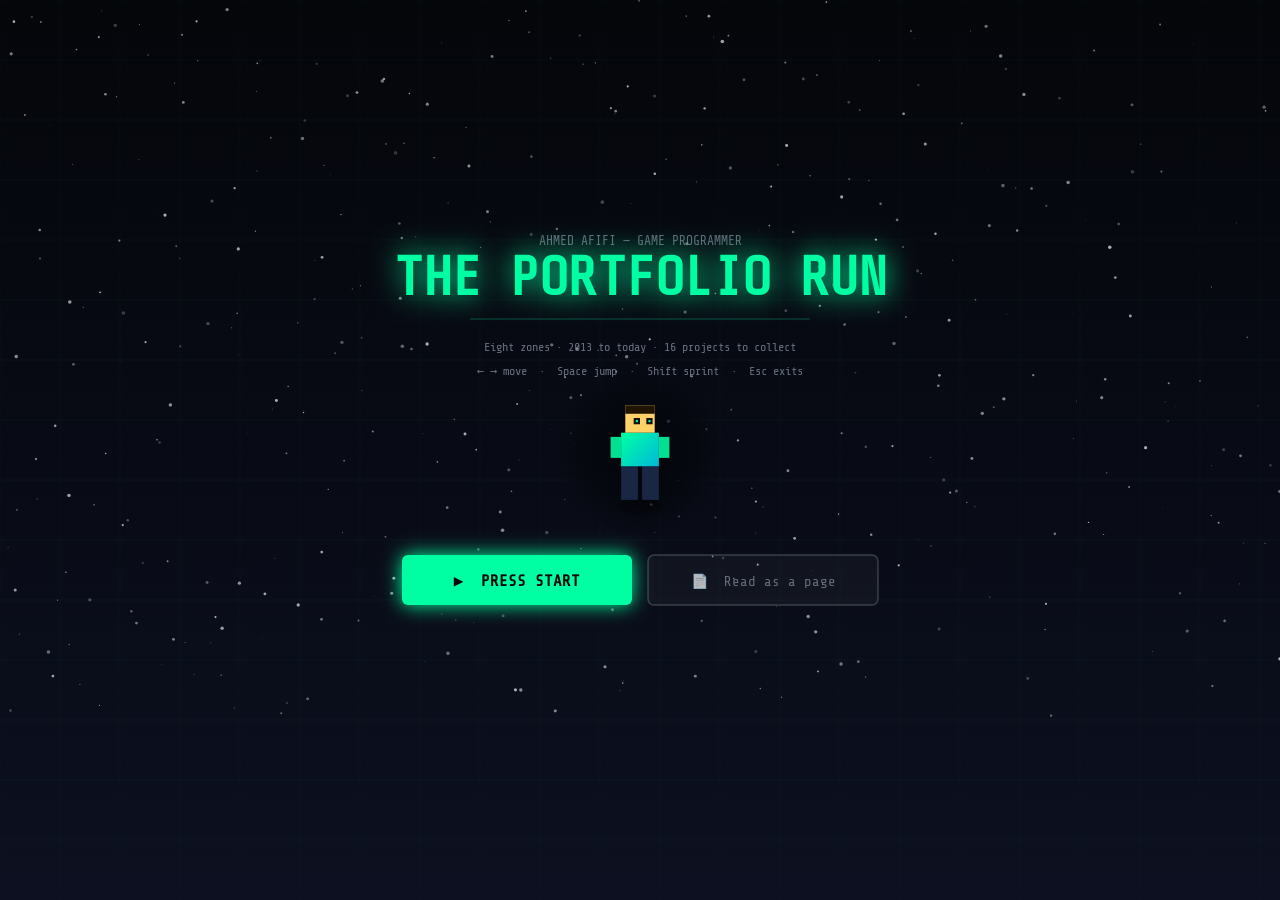
==== commit 22fbfa96: "Add NEON COIL project, fix resume gaps and journey polish - Add NEON COIL (SnakeGame) to games grid," ====
--- a/index.html
+++ b/index.html
@@ -27,7 +27,7 @@
         <strong class="hud-zone-name" id="hud-zone-name">Spawn Point</strong>
       </div>
       <div class="hud-actions">
-        <span class="hud-stat" id="hud-gems" title="Projects collected">◆ <b>0</b>/15</span>
+        <span class="hud-stat" id="hud-gems" title="Projects collected">◆ <b>0</b>/16</span>
         <span class="hud-stat" id="hud-trophies" title="Certificates inspected">🏆 <b>0</b>/4</span>
         <button type="button" class="hud-btn" id="hud-restart" title="Restart from spawn">↺</button>
         <button type="button" class="hud-btn hud-btn-exit" data-mode-switch="classic">📄 View as page</button>
@@ -304,8 +304,25 @@
 
         <div class="pub-card">
           <div class="pub-cover">
+            <img src="assets/covers/neon-coil-cover.png" alt="NEON COIL cover art" loading="lazy">
+            <span class="pub-number">02</span>
+            <span class="pub-flag flag-tool">Open Source</span>
+          </div>
+          <div class="pub-body">
+            <h3>NEON COIL</h3>
+            <p class="pub-desc">Arcade snake in C++20 on SFML 3 — procedurally generated levels proven playable, five snake types with real abilities, and up to 4-player networked multiplayer with client-side prediction so turns never feel late.</p>
+            <div class="pub-tags"><span>C++20</span><span>SFML 3</span><span>Multiplayer</span><span>Netcode</span><span>MIT</span></div>
+          </div>
+          <div class="pub-actions">
+            <a href="https://github.com/ahmedafifiabodu/SnakeGame" target="_blank" class="pub-btn gh">⌥ Code</a>
+            <a href="https://github.com/ahmedafifiabodu/SnakeGame/releases/tag/v0.3.0" target="_blank" class="pub-btn gameplay">⬇ v0.3.0</a>
+          </div>
+        </div>
+
+        <div class="pub-card">
+          <div class="pub-cover">
             <img src="assets/covers/clan-system-icon.svg" alt="Clan System icon" loading="lazy">
-            <span class="pub-number">02</span>
+            <span class="pub-number">03</span>
             <span class="pub-flag flag-tool">Open Source</span>
           </div>
           <div class="pub-body">
@@ -321,7 +338,7 @@
         <div class="pub-card">
           <div class="pub-cover">
             <img src="https://assetstorev1-prd-cdn.unity3d.com/key-image/e41cc31e-81fd-4746-b854-8de5867b79ba.jpg" alt="Configurable Autosave cover" loading="lazy">
-            <span class="pub-number">03</span>
+            <span class="pub-number">04</span>
             <span class="pub-flag flag-tool">Asset Store</span>
           </div>
           <div class="pub-body">
@@ -338,7 +355,7 @@
         <div class="pub-card">
           <div class="pub-cover">
             <img src="https://img.itch.zone/aW1nLzI1Njk2Mjc0LnBuZw==/original/8os3hT.png" alt="Voita cover" loading="lazy">
-            <span class="pub-number">04</span>
+            <span class="pub-number">05</span>
           </div>
           <div class="pub-body">
             <h3>Voita</h3>
@@ -354,7 +371,7 @@
         <div class="pub-card">
           <div class="pub-cover">
             <img src="https://img.itch.zone/aW1nLzI0Mjg4OTM1LnBuZw==/original/fH3JnI.png" alt="Project Trash cover" loading="lazy">
-            <span class="pub-number">05</span>
+            <span class="pub-number">06</span>
           </div>
           <div class="pub-body">
             <h3>Project Trash</h3>
@@ -371,7 +388,7 @@
         <div class="pub-card">
           <div class="pub-cover">
             <img src="https://img.itch.zone/aW1nLzIzNzU3OTkwLmpwZw==/original/nfW7g5.jpg" alt="Parasozhyt cover" loading="lazy">
-            <span class="pub-number">06</span>
+            <span class="pub-number">07</span>
           </div>
           <div class="pub-body">
             <h3>Parasozhyt</h3>
@@ -387,7 +404,7 @@
         <div class="pub-card">
           <div class="pub-cover">
             <img src="https://img.itch.zone/aW1nLzIzNjcxNzY0LnBuZw==/original/JUaJTr.png" alt="Vampire Survival cover" loading="lazy">
-            <span class="pub-number">07</span>
+            <span class="pub-number">08</span>
           </div>
           <div class="pub-body">
             <h3>Vampire Survival</h3>
@@ -403,7 +420,7 @@
         <div class="pub-card">
           <div class="pub-cover">
             <img src="https://img.itch.zone/aW1nLzE1MjUyNTcxLnBuZw==/original/13QBvi.png" alt="Dawn of the Last Seeds cover" loading="lazy">
-            <span class="pub-number">08</span>
+            <span class="pub-number">09</span>
           </div>
           <div class="pub-body">
             <h3>Dawn of the Last Seeds</h3>
@@ -419,7 +436,7 @@
         <div class="pub-card">
           <div class="pub-cover">
             <img src="https://img.itch.zone/aW1nLzE2OTgyNTI1LnBuZw==/original/glyJIm.png" alt="The Kitten and The Hidden cover" loading="lazy">
-            <span class="pub-number">09</span>
+            <span class="pub-number">10</span>
           </div>
           <div class="pub-body">
             <h3>The Kitten and The Hidden</h3>
@@ -435,7 +452,7 @@
         <div class="pub-card">
           <div class="pub-cover">
             <img src="https://img.itch.zone/aW1nLzIzNjQ5MzEyLnBuZw==/original/3XCMBk.png" alt="Forest of the Wicked cover" loading="lazy">
-            <span class="pub-number">10</span>
+            <span class="pub-number">11</span>
           </div>
           <div class="pub-body">
             <h3>Forest of the Wicked</h3>
@@ -451,7 +468,7 @@
         <div class="pub-card">
           <div class="pub-cover">
             <img src="https://img.itch.zone/aW1nLzE1MjgxNjM1LnBuZw==/original/lO3Zf5.png" alt="Righteous Crane cover" loading="lazy">
-            <span class="pub-number">11</span>
+            <span class="pub-number">12</span>
           </div>
           <div class="pub-body">
             <h3>Righteous Crane</h3>
@@ -478,7 +495,7 @@
         <div class="pub-card wip">
           <div class="pub-cover">
             <img src="assets/covers/tales-of-khayaal.png" alt="Tales of Khayaal key art" loading="lazy">
-            <span class="pub-number">12</span>
+            <span class="pub-number">13</span>
             <span class="pub-flag">In Development</span>
           </div>
           <div class="pub-body">
@@ -497,7 +514,7 @@
         <div class="pub-card wip">
           <div class="pub-cover">
             <img src="assets/covers/project-clash.png" alt="Project Clash key art" loading="lazy">
-            <span class="pub-number">13</span>
+            <span class="pub-number">14</span>
             <span class="pub-flag">In Development</span>
           </div>
           <div class="pub-body">
@@ -513,7 +530,7 @@
         <div class="pub-card wip">
           <div class="pub-cover">
             <img src="assets/covers/puzzle-escape-room.png" alt="Puzzle Escape Room key art" loading="lazy">
-            <span class="pub-number">14</span>
+            <span class="pub-number">15</span>
             <span class="pub-flag">In Development</span>
           </div>
           <div class="pub-body">
@@ -529,7 +546,7 @@
         <div class="pub-card wip">
           <div class="pub-cover">
             <img src="assets/covers/rabeh.png" alt="Rabeh key art" loading="lazy">
-            <span class="pub-number">15</span>
+            <span class="pub-number">16</span>
             <span class="pub-flag">In Development</span>
           </div>
           <div class="pub-body">
--- a/style.css
+++ b/style.css
@@ -1439,6 +1439,29 @@
   padding: 0.1rem 0.55rem;
   font-size: 0.78rem;
   letter-spacing: 0.5px;
+}
+
+.jm-role {
+  display: inline-block;
+  margin-left: 0.4rem;
+  border-radius: 4px;
+  padding: 0.1rem 0.55rem;
+  font-size: 0.72rem;
+  letter-spacing: 0.5px;
+  text-transform: uppercase;
+  font-weight: 600;
+}
+
+.jm-role-personal {
+  background: rgba(0, 212, 255, 0.12);
+  border: 1px solid var(--neon2);
+  color: var(--neon2);
+}
+
+.jm-role-freelance {
+  background: rgba(245, 158, 11, 0.14);
+  border: 1px solid #f59e0b;
+  color: #f59e0b;
 }
 
 .jm-links {
--- a/game.css
+++ b/game.css
@@ -378,7 +378,7 @@
 .hud-toast-stack {
   position: absolute;
   left: 50%;
-  bottom: 6.5rem;
+  top: 5.4rem;
   transform: translateX(-50%);
   display: flex;
   flex-direction: column;
@@ -411,8 +411,8 @@
 }
 .hud-toast-title { font-size: 0.85rem; color: var(--text); font-weight: 600; }
 
-@keyframes toastIn  { from { opacity: 0; transform: translateY(14px); } }
-@keyframes toastOut { to   { opacity: 0; transform: translateY(-10px); } }
+@keyframes toastIn  { from { opacity: 0; transform: translateY(-14px); } }
+@keyframes toastOut { to   { opacity: 0; transform: translateY(10px); } }
 
 /* ── TOUCH CONTROLS ──────────────────────────── */
 .hud-controls {
@@ -541,7 +541,6 @@
     max-height: 46vh;
   }
   .hud-drawer-body { max-height: 40vh; }
-  .hud-toast-stack { bottom: auto; top: 5.4rem; }
 }
 
 @media (max-width: 640px) {
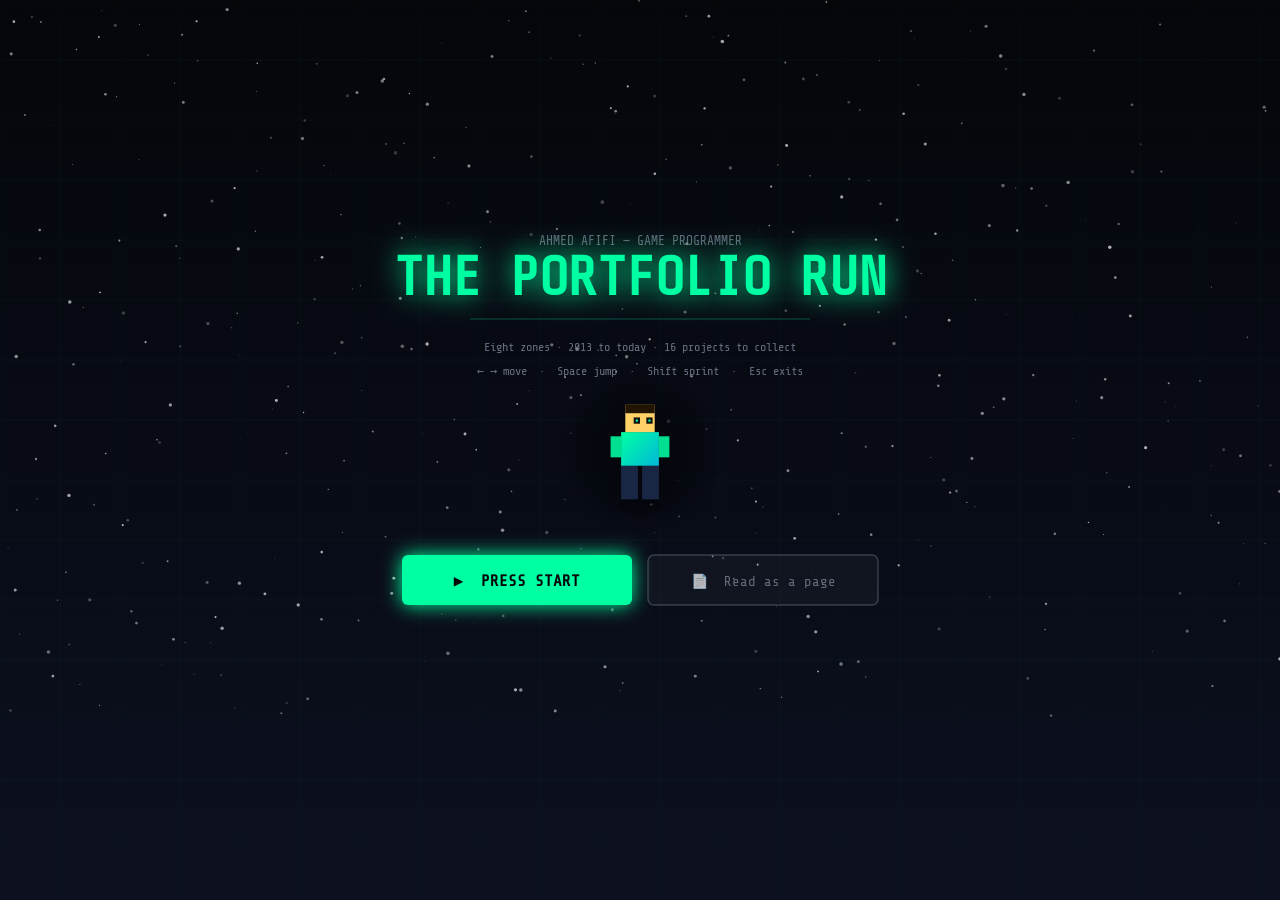
==== commit 23266759: "Add IT infrastructure track: website section, two CVs, homelab plan - New IT & Infrastructure websit" ====
--- a/index.html
+++ b/index.html
@@ -71,6 +71,7 @@
       <li><a href="#hero">Home</a></li>
       <li><a href="#about">About</a></li>
       <li><a href="#skills">Skills</a></li>
+      <li><a href="#it">IT</a></li>
       <li><a href="#journey">Journey</a></li>
       <li><a href="#games">Games</a></li>
       <li><a href="#studio">In Dev</a></li>
@@ -97,9 +98,10 @@
       </p>
       <div class="hero-buttons">
         <a href="#journey" class="btn btn-primary">View My Work</a>
-        <a href="#journey" class="btn btn-outline">View Portfolio</a>
-        <button type="button" id="download-resume-btn" class="btn btn-outline">Download Resume PDF</button>
-      </div>
+        <a href="cv/game-cv.html" class="btn btn-outline" target="_blank" rel="noopener">Game CV</a>
+        <a href="cv/it-cv.html" class="btn btn-outline btn-it" target="_blank" rel="noopener">IT CV</a>
+      </div>
+      <p class="hero-cv-note">Two tracks, two CVs — game programming and IT infrastructure.</p>
       <div class="hero-socials">
         <a href="https://github.com/ahmedafifiabodu" target="_blank" aria-label="GitHub">
           <svg viewBox="0 0 24 24" fill="currentColor"><path d="M12 .5C5.65.5.5 5.65.5 12c0 5.1 3.31 9.42 7.9 10.95.58.1.79-.25.79-.56v-2.05c-3.2.7-3.88-1.54-3.88-1.54-.52-1.34-1.28-1.7-1.28-1.7-1.05-.72.08-.7.08-.7 1.16.08 1.77 1.2 1.77 1.2 1.03 1.76 2.7 1.25 3.36.96.1-.75.4-1.25.73-1.54-2.56-.29-5.25-1.28-5.25-5.7 0-1.26.45-2.29 1.19-3.1-.12-.29-.52-1.47.11-3.06 0 0 .97-.31 3.18 1.18a11.07 11.07 0 0 1 5.8 0c2.2-1.49 3.17-1.18 3.17-1.18.63 1.59.23 2.77.11 3.06.74.81 1.19 1.84 1.19 3.1 0 4.43-2.7 5.41-5.27 5.69.42.36.79 1.07.79 2.16v3.2c0 .31.21.67.8.56C20.2 21.42 23.5 17.1 23.5 12 23.5 5.65 18.35.5 12 .5z"/></svg>
@@ -239,6 +241,23 @@
           </div>
         </div>
         <div class="skill-category">
+          <h3><span class="cat-icon">🖥️</span> IT &amp; Infrastructure</h3>
+          <div class="skill-pills">
+            <span class="pill">Active Directory</span>
+            <span class="pill">Group Policy</span>
+            <span class="pill">DNS &amp; DHCP</span>
+            <span class="pill">Exchange Server</span>
+            <span class="pill">WSUS</span>
+            <span class="pill">WDS</span>
+            <span class="pill">Hyper-V</span>
+            <span class="pill">NTFS Security</span>
+            <span class="pill">MikroTik Firewall</span>
+            <span class="pill">Bitdefender GravityZone</span>
+            <span class="pill">PowerShell</span>
+          </div>
+          <p class="skill-cat-note"><a href="#it">See the full infrastructure track →</a></p>
+        </div>
+        <div class="skill-category">
           <h3><span class="cat-icon">🛠️</span> Specializations</h3>
           <div class="skill-pills">
             <span class="pill">Gameplay Mechanics</span>
@@ -250,6 +269,217 @@
           </div>
         </div>
       </div>
+    </div>
+  </section>
+
+  <!-- IT & Infrastructure Section -->
+  <section id="it" class="section it-section">
+    <div class="container">
+      <h2 class="section-title">IT &amp; <span>Infrastructure</span></h2>
+      <p class="section-sub">
+        Before the games, and alongside them — nine years running a corporate Windows Server
+        environment end to end. Sole administrator, 2 servers, 20–30 workstations.
+      </p>
+
+      <div class="it-headline">
+        <div class="it-head-meta">
+          <span class="it-role">IT Specialist</span>
+          <span class="it-org">Elfath Group</span>
+          <span class="it-period">Aug 2013 – Jan 2023</span>
+        </div>
+        <p class="it-head-desc">
+          I designed the domain, built the servers, wrote the policies, held the perimeter, and
+          supported every user on top of it. No team to escalate to — if it broke, it was mine.
+        </p>
+      </div>
+
+      <!-- Architecture diagram -->
+      <figure class="it-diagram">
+        <svg viewBox="0 0 920 470" role="img" aria-labelledby="it-diagram-title it-diagram-desc">
+          <title id="it-diagram-title">Elfath Group network architecture</title>
+          <desc id="it-diagram-desc">
+            Internet reaches a MikroTik firewall acting as gateway, which feeds the LAN switch.
+            The switch connects a Hyper-V host running the domain controller with Active Directory,
+            DNS, DHCP, WSUS, WDS and file services; a second server running Exchange; and 20 to 30
+            domain-joined workstations. Bitdefender GravityZone covers all servers and workstations.
+          </desc>
+
+          <defs>
+            <marker id="it-arrow" viewBox="0 0 10 10" refX="9" refY="5"
+                    markerWidth="7" markerHeight="7" orient="auto-start-reverse">
+              <path d="M0 0 L10 5 L0 10 z" fill="#3f5068"></path>
+            </marker>
+            <linearGradient id="it-srv" x1="0" y1="0" x2="0" y2="1">
+              <stop offset="0" stop-color="#132033"></stop>
+              <stop offset="1" stop-color="#0d1622"></stop>
+            </linearGradient>
+          </defs>
+
+          <!-- links -->
+          <g class="d-link" stroke="#3f5068" stroke-width="1.6" fill="none" marker-end="url(#it-arrow)">
+            <path d="M92 64 L212 64"></path>
+            <path d="M300 88 L300 128"></path>
+            <path d="M300 176 L300 214"></path>
+            <path d="M232 238 L142 238"></path>
+            <path d="M368 238 L470 238"></path>
+            <path d="M300 300 L300 344"></path>
+          </g>
+
+          <!-- internet -->
+          <g class="d-node d-ext">
+            <rect x="12" y="42" width="80" height="44" rx="8"></rect>
+            <text x="52" y="70">Internet</text>
+          </g>
+
+          <!-- firewall -->
+          <g class="d-node d-fw">
+            <rect x="212" y="42" width="176" height="46" rx="8"></rect>
+            <text x="300" y="63" class="d-title">MikroTik Firewall</text>
+            <text x="300" y="79" class="d-sub">gateway · access control · filtering</text>
+          </g>
+
+          <!-- switch -->
+          <g class="d-node d-sw">
+            <rect x="212" y="128" width="176" height="48" rx="8"></rect>
+            <text x="300" y="149" class="d-title">LAN Switch</text>
+            <text x="300" y="165" class="d-sub">DHCP-addressed segment</text>
+          </g>
+
+          <!-- host server (hyper-v) -->
+          <g class="d-node d-host">
+            <rect x="232" y="214" width="136" height="86" rx="8" fill="url(#it-srv)"></rect>
+            <text x="300" y="236" class="d-title">Server 1</text>
+            <text x="300" y="252" class="d-sub">Hyper-V host</text>
+            <text x="300" y="274" class="d-chiptext">AD DS · DNS · DHCP</text>
+            <text x="300" y="290" class="d-chiptext">GPO · WSUS · WDS · Files</text>
+          </g>
+
+          <!-- exchange -->
+          <g class="d-node d-mail">
+            <rect x="470" y="214" width="150" height="86" rx="8" fill="url(#it-srv)"></rect>
+            <text x="545" y="236" class="d-title">Server 2</text>
+            <text x="545" y="252" class="d-sub">Exchange Server</text>
+            <text x="545" y="274" class="d-chiptext">mailboxes · mail flow</text>
+            <text x="545" y="290" class="d-chiptext">transport rules · OWA</text>
+          </g>
+
+          <!-- file shares callout -->
+          <g class="d-node d-files">
+            <rect x="12" y="214" width="130" height="48" rx="8"></rect>
+            <text x="77" y="235" class="d-title">Dept. Shares</text>
+            <text x="77" y="251" class="d-sub">group-based NTFS ACLs</text>
+          </g>
+
+          <!-- workstations -->
+          <g class="d-node d-clients">
+            <rect x="160" y="344" width="280" height="62" rx="8"></rect>
+            <text x="300" y="368" class="d-title">20–30 Workstations</text>
+            <text x="300" y="386" class="d-sub">domain-joined · GPO-managed · WDS-imaged</text>
+          </g>
+
+          <!-- endpoint security band -->
+          <g class="d-node d-av">
+            <rect x="470" y="330" width="150" height="76" rx="8"></rect>
+            <text x="545" y="356" class="d-title">GravityZone</text>
+            <text x="545" y="374" class="d-sub">central policy</text>
+            <text x="545" y="390" class="d-sub">detection · quarantine</text>
+          </g>
+          <path class="d-cover" d="M470 368 L448 368 L448 375 L440 375" stroke="#a855f7"
+                stroke-width="1.4" stroke-dasharray="4 4" fill="none"></path>
+          <path class="d-cover" d="M470 350 L448 350 L448 262 L368 262" stroke="#a855f7"
+                stroke-width="1.4" stroke-dasharray="4 4" fill="none"></path>
+
+          <!-- legend -->
+          <g class="d-legend">
+            <text x="660" y="60" class="d-legend-h">Scale</text>
+            <text x="660" y="82">2 servers</text>
+            <text x="660" y="102">20–30 workstations</text>
+            <text x="660" y="122">1 administrator — me</text>
+            <text x="660" y="158" class="d-legend-h">Span</text>
+            <text x="660" y="180">Aug 2013 – Jan 2023</text>
+          </g>
+        </svg>
+        <figcaption>Network and server layout I owned at Elfath Group, redrawn from the production setup.</figcaption>
+      </figure>
+
+      <!-- stack grid -->
+      <div class="it-grid">
+
+        <article class="it-card">
+          <h3><span class="it-icon">🗂️</span> Active Directory</h3>
+          <p>Built the domain from scratch — forest and domain setup, an OU tree mapped to the
+             company's departments, security groups, and delegated rights. Replaced scattered local
+             accounts with one managed identity per person.</p>
+        </article>
+
+        <article class="it-card">
+          <h3><span class="it-icon">🌐</span> DNS &amp; DHCP</h3>
+          <p>AD-integrated zones with forwarders and scavenging, plus DHCP scopes, reservations and
+             options. Ended the static-IP collisions and the per-machine network fiddling.</p>
+        </article>
+
+        <article class="it-card">
+          <h3><span class="it-icon">📜</span> Group Policy</h3>
+          <p>The policy baseline: password and lockout rules, desktop and security lockdown, mapped
+             drives and printers, software deployment, targeted per OU with security and WMI filtering.</p>
+        </article>
+
+        <article class="it-card">
+          <h3><span class="it-icon">✉️</span> Exchange Server</h3>
+          <p>Company mail brought in-house — mailbox databases, mail flow and connectors, distribution
+             lists, shared mailboxes, transport rules, and OWA access.</p>
+        </article>
+
+        <article class="it-card">
+          <h3><span class="it-icon">🔐</span> Folder Security</h3>
+          <p>A least-privilege share model on NTFS: department-scoped shares, ACLs granted to groups
+             rather than individuals, and auditing so access to sensitive directories was traceable.</p>
+        </article>
+
+        <article class="it-card">
+          <h3><span class="it-icon">🩹</span> WSUS</h3>
+          <p>Centralised patching with computer groups and staged approvals, so updates were piloted
+             and tracked rather than left to each machine to sort out alone.</p>
+        </article>
+
+        <article class="it-card">
+          <h3><span class="it-icon">💽</span> WDS</h3>
+          <p>Network OS deployment from a standard image. A new or wiped machine PXE-boots and comes
+             back a working, domain-joined workstation — no manual install, no drift between desktops.</p>
+        </article>
+
+        <article class="it-card">
+          <h3><span class="it-icon">🧱</span> Hyper-V</h3>
+          <p>Server roles run as virtual machines — sized, switched and checkpointed, so changes could
+             be tested and rolled back instead of gambling with live services.</p>
+        </article>
+
+        <article class="it-card">
+          <h3><span class="it-icon">🛡️</span> MikroTik Firewall</h3>
+          <p>The internet gateway. Per-user and per-group rules deciding who got out at all, and
+             content and service filtering deciding what they could reach once they did.</p>
+        </article>
+
+        <article class="it-card">
+          <h3><span class="it-icon">🦠</span> Bitdefender GravityZone</h3>
+          <p>Endpoint protection pushed to every machine from one console — policies by group,
+             detections and quarantine monitored centrally, remediation handled from the same place.</p>
+        </article>
+
+      </div>
+
+      <div class="it-footer">
+        <p class="it-note">
+          <strong>On evidence:</strong> this environment was production, and its screenshots aren't
+          mine to publish. So I'm rebuilding the stack as a documented Hyper-V lab — architecture,
+          build scripts, and the policy baseline — and publishing that instead. In progress.
+        </p>
+        <div class="it-actions">
+          <a href="cv/it-cv.html" class="btn btn-primary" target="_blank" rel="noopener">View IT CV</a>
+          <a href="#contact" class="btn btn-outline">Talk Infrastructure</a>
+        </div>
+      </div>
+
     </div>
   </section>
 
@@ -559,6 +789,22 @@
           </div>
         </div>
 
+        <div class="pub-card wip">
+          <div class="pub-cover">
+            <img src="https://sanagamesstudio.com/temple_garden_game_poster.png" alt="Temple Garden key art" loading="lazy">
+            <span class="pub-number">17</span>
+            <span class="pub-flag">In Development</span>
+          </div>
+          <div class="pub-body">
+            <h3>Temple Garden</h3>
+            <p class="pub-desc">Mobile simulation game for Sana Games Studio — grow real Egyptian plants within a sacred temple, watering and caring for them to earn Coins and XP, unlock new areas, and expand the temple while surfacing the cultural significance of ancient Egyptian plants.</p>
+            <div class="pub-tags"><span>Unity</span><span>Mobile</span><span>Simulation</span><span>Egyptian Culture</span></div>
+          </div>
+          <div class="pub-actions">
+            <a href="https://sanagamesstudio.com/temple-garden.html" target="_blank" class="pub-btn site">🌐 Website</a>
+          </div>
+        </div>
+
       </div>
     </div>
   </section>
--- a/style.css
+++ b/style.css
@@ -1967,3 +1967,156 @@
   .pub-actions { flex-direction: row; }
 }
 
+
+/* ============================================
+   IT & INFRASTRUCTURE SECTION
+   ============================================ */
+.it-section {
+  --it-accent: var(--neon2);
+  background:
+    linear-gradient(180deg, rgba(0, 212, 255, 0.04), transparent 260px),
+    var(--bg-alt);
+  border-top: 1px solid rgba(0, 212, 255, 0.14);
+  border-bottom: 1px solid rgba(0, 212, 255, 0.14);
+}
+.it-section .section-title span { color: var(--it-accent); }
+.it-section .section-sub { max-width: 760px; margin: 0 auto 2.5rem; text-align: center; }
+
+/* headline card */
+.it-headline {
+  max-width: 880px;
+  margin: 0 auto 2.5rem;
+  padding: 1.25rem 1.5rem;
+  background: var(--card);
+  border: 1px solid rgba(0, 212, 255, 0.2);
+  border-left: 3px solid var(--it-accent);
+  border-radius: 10px;
+}
+.it-head-meta { display: flex; flex-wrap: wrap; align-items: baseline; gap: .5rem .9rem; margin-bottom: .5rem; }
+.it-role {
+  font-family: var(--font-head);
+  font-size: 1.05rem;
+  letter-spacing: .5px;
+  color: var(--it-accent);
+}
+.it-org { font-weight: 700; }
+.it-period { font-family: var(--font-mono); font-size: .85rem; color: var(--text-muted); margin-left: auto; }
+.it-head-desc { color: var(--text-muted); margin: 0; }
+
+/* diagram */
+.it-diagram {
+  margin: 0 auto 2.75rem;
+  max-width: 980px;
+  padding: 1.1rem;
+  background: rgba(8, 12, 20, 0.7);
+  border: 1px solid var(--border);
+  border-radius: 12px;
+  overflow-x: auto;
+}
+.it-diagram svg { display: block; width: 100%; min-width: 620px; height: auto; }
+.it-diagram figcaption {
+  margin-top: .75rem;
+  font-family: var(--font-mono);
+  font-size: .78rem;
+  color: var(--text-muted);
+  text-align: center;
+}
+.it-diagram .d-node rect {
+  fill: var(--card);
+  stroke: rgba(0, 212, 255, 0.28);
+  stroke-width: 1.2;
+}
+.it-diagram .d-ext rect   { fill: #0d1622; stroke: #3f5068; }
+.it-diagram .d-fw rect    { stroke: #f59e0b; }
+.it-diagram .d-av rect    { stroke: #a855f7; }
+.it-diagram .d-files rect { stroke: #00ffa3; }
+.it-diagram text {
+  fill: var(--text);
+  font-family: var(--font-main);
+  font-size: 13px;
+  text-anchor: middle;
+}
+.it-diagram .d-title { font-family: var(--font-head); font-size: 12.5px; letter-spacing: .4px; }
+.it-diagram .d-sub { fill: var(--text-muted); font-size: 11px; }
+.it-diagram .d-chiptext { fill: var(--neon2); font-family: var(--font-mono); font-size: 10.5px; }
+.it-diagram .d-legend text { text-anchor: start; fill: var(--text-muted); font-size: 12px; }
+.it-diagram .d-legend .d-legend-h {
+  fill: var(--it-accent);
+  font-family: var(--font-head);
+  font-size: 11px;
+  letter-spacing: 1.4px;
+  text-transform: uppercase;
+}
+
+/* stack grid */
+.it-grid {
+  display: grid;
+  grid-template-columns: repeat(auto-fit, minmax(280px, 1fr));
+  gap: 1.1rem;
+  margin-bottom: 2.5rem;
+}
+.it-card {
+  padding: 1.15rem 1.25rem;
+  background: var(--card);
+  border: 1px solid var(--border);
+  border-radius: 10px;
+  transition: transform .25s ease, border-color .25s ease, background .25s ease;
+}
+.it-card:hover {
+  transform: translateY(-4px);
+  border-color: rgba(0, 212, 255, 0.45);
+  background: var(--card-hover);
+}
+.it-card h3 {
+  font-family: var(--font-head);
+  font-size: .98rem;
+  letter-spacing: .4px;
+  margin-bottom: .5rem;
+  display: flex;
+  align-items: center;
+  gap: .55rem;
+}
+.it-icon { font-size: 1.15rem; }
+.it-card p { color: var(--text-muted); font-size: .95rem; margin: 0; }
+
+/* footer */
+.it-footer {
+  max-width: 880px;
+  margin: 0 auto;
+  text-align: center;
+}
+.it-note {
+  padding: 1rem 1.25rem;
+  background: rgba(0, 212, 255, 0.05);
+  border: 1px dashed rgba(0, 212, 255, 0.3);
+  border-radius: 10px;
+  color: var(--text-muted);
+  font-size: .95rem;
+  text-align: left;
+}
+.it-note strong { color: var(--it-accent); }
+.it-actions {
+  display: flex;
+  flex-wrap: wrap;
+  gap: .9rem;
+  justify-content: center;
+  margin-top: 1.4rem;
+}
+
+@media (max-width: 640px) {
+  .it-period { margin-left: 0; }
+  .it-diagram { padding: .7rem; }
+}
+
+.skill-cat-note { margin-top: .9rem; font-size: .88rem; }
+.skill-cat-note a { color: var(--neon2); border-bottom: 1px solid transparent; transition: border-color .2s ease; }
+.skill-cat-note a:hover { border-bottom-color: var(--neon2); }
+
+.hero-cv-note {
+  margin-top: .75rem;
+  font-family: var(--font-mono);
+  font-size: .8rem;
+  color: var(--text-muted);
+}
+.btn-it { border-color: rgba(0, 212, 255, 0.5); color: var(--neon2); }
+.btn-it:hover { background: rgba(0, 212, 255, 0.12); border-color: var(--neon2); }
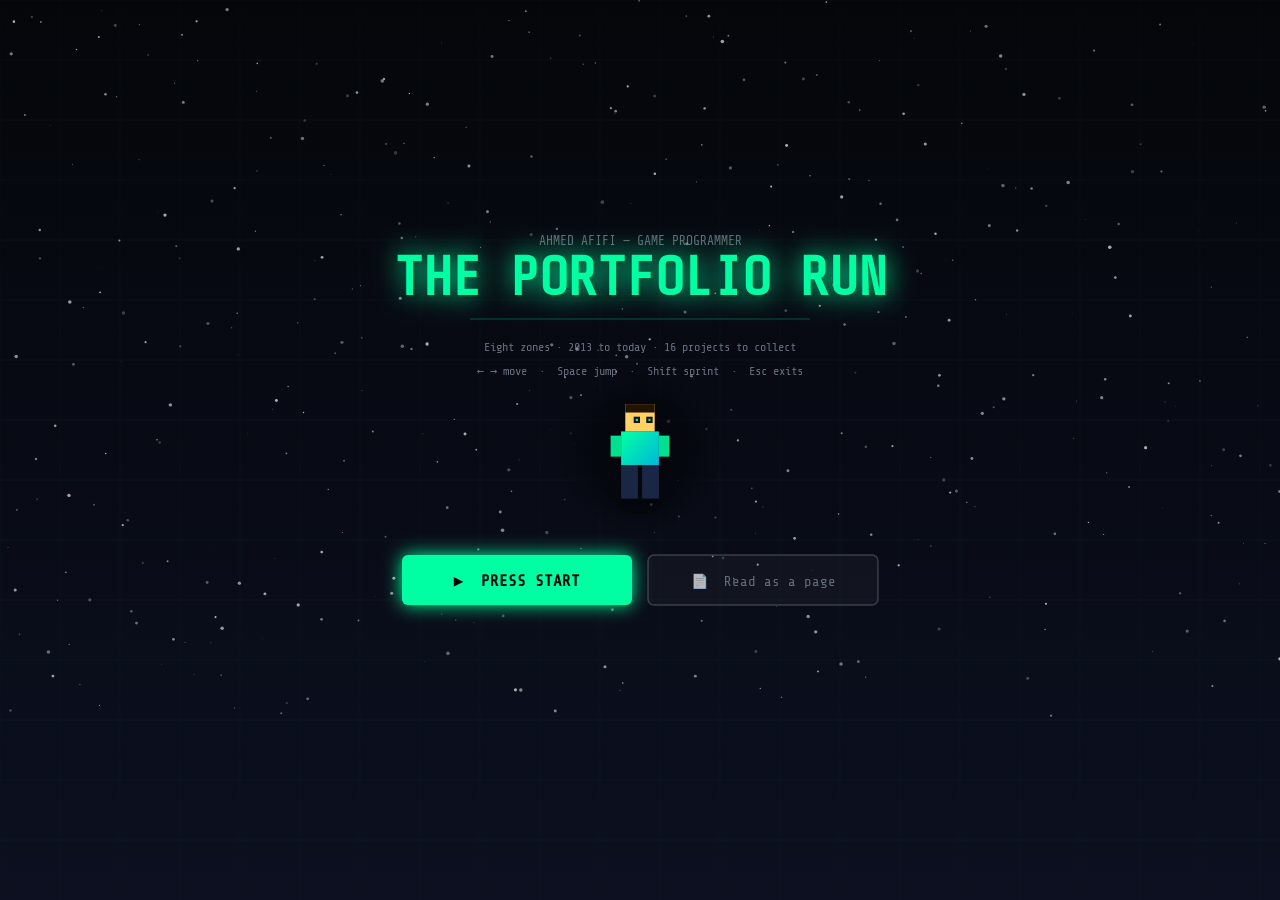
==== commit f9ad6033: "Auto-download CV as PDF on click, fix unstyled output Clicking a CV link now generates and saves the" ====
--- a/index.html
+++ b/index.html
@@ -952,7 +952,6 @@
   </div>
 
   <script src="https://cdn.jsdelivr.net/npm/@emailjs/browser@4/dist/email.min.js"></script>
-  <script src="assets/libs/jspdf.umd.min.js"></script>
   <script src="mode.js"></script>
   <script src="main.js"></script>
   <script src="journey.js"></script>
--- a/style.css
+++ b/style.css
@@ -2113,10 +2113,14 @@
 .skill-cat-note a:hover { border-bottom-color: var(--neon2); }
 
 .hero-cv-note {
-  margin-top: .75rem;
+  /* Pulls up under .hero-buttons, whose 2.5rem bottom margin would
+     otherwise strand this caption halfway to the social icons. */
+  margin: -1.9rem 0 2.2rem;
   font-family: var(--font-mono);
   font-size: .8rem;
   color: var(--text-muted);
+  opacity: 0;
+  animation: fadeUp 0.8s 1.1s forwards;
 }
 .btn-it { border-color: rgba(0, 212, 255, 0.5); color: var(--neon2); }
 .btn-it:hover { background: rgba(0, 212, 255, 0.12); border-color: var(--neon2); }
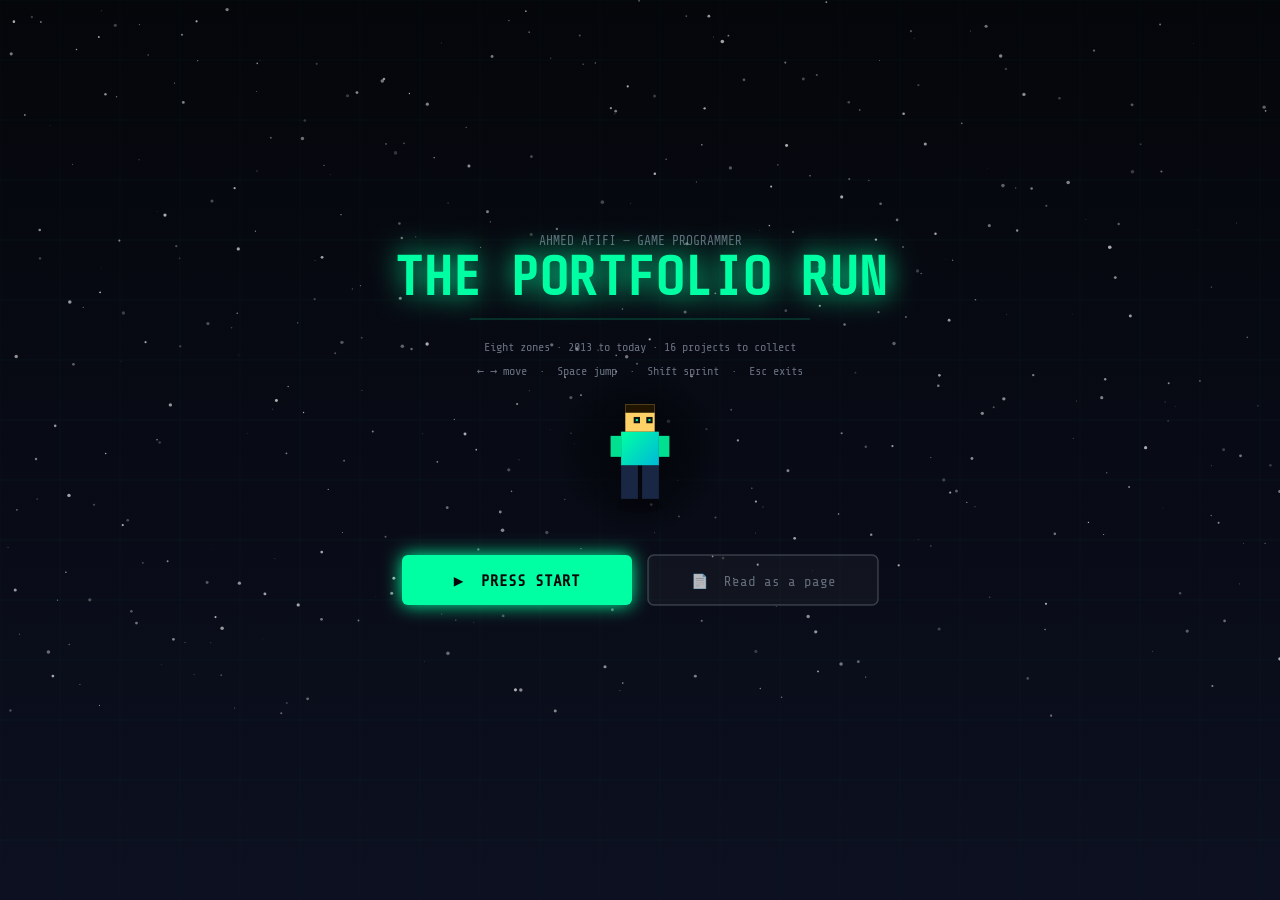
==== commit cec2b4bc: "Ship Backdoor Dilemma; force lab section onto its own page Puzzle Escape Room released on iOS as Bac" ====
--- a/index.html
+++ b/index.html
@@ -711,6 +711,22 @@
           </div>
         </div>
 
+        <div class="pub-card">
+          <div class="pub-cover">
+            <img src="https://is1-ssl.mzstatic.com/image/thumb/PurpleSource211/v4/a8/26/4f/a8264fb9-9928-f340-acf5-953ed5755670/Screenshot_20260802-183916.jpg/1286x594bb.webp" alt="Backdoor Dilemma screenshot" loading="lazy">
+            <span class="pub-number">13</span>
+          </div>
+          <div class="pub-body">
+            <h3>Backdoor Dilemma</h3>
+            <p class="pub-desc">Horror-themed escape room. Find your way out of an abandoned place by hunting clues and solving puzzles — room by room, evading what stalks the corridors — played solo or co-op with a friend.</p>
+            <div class="pub-tags"><span>Unity</span><span>Horror</span><span>Puzzle</span><span>Multiplayer</span><span>iOS</span></div>
+          </div>
+          <div class="pub-actions">
+            <a href="https://apps.apple.com/eg/app/backdoor-dilemma/id6762157014" target="_blank" class="pub-btn appstore"> App Store</a>
+            <span class="pub-status">Google Play — coming soon</span>
+          </div>
+        </div>
+
       </div>
     </div>
   </section>
@@ -725,7 +741,7 @@
         <div class="pub-card wip">
           <div class="pub-cover">
             <img src="assets/covers/tales-of-khayaal.png" alt="Tales of Khayaal key art" loading="lazy">
-            <span class="pub-number">13</span>
+            <span class="pub-number">14</span>
             <span class="pub-flag">In Development</span>
           </div>
           <div class="pub-body">
@@ -744,29 +760,13 @@
         <div class="pub-card wip">
           <div class="pub-cover">
             <img src="assets/covers/project-clash.png" alt="Project Clash key art" loading="lazy">
-            <span class="pub-number">14</span>
+            <span class="pub-number">15</span>
             <span class="pub-flag">In Development</span>
           </div>
           <div class="pub-body">
             <h3>Project Clash</h3>
             <p class="pub-desc">A multiplayer VR card battler in the spirit of Clash Royale — draw from your deck, deploy units down the lanes and break the opposing towers, played room-scale in VR with networked matches, voice chat and a spectator view.</p>
             <div class="pub-tags"><span>Unity</span><span>VR / XR</span><span>Multiplayer</span><span>Netcode</span><span>Cards</span></div>
-          </div>
-          <div class="pub-actions">
-            <span class="pub-status">Internal project — not public</span>
-          </div>
-        </div>
-
-        <div class="pub-card wip">
-          <div class="pub-cover">
-            <img src="assets/covers/puzzle-escape-room.png" alt="Puzzle Escape Room key art" loading="lazy">
-            <span class="pub-number">15</span>
-            <span class="pub-flag">In Development</span>
-          </div>
-          <div class="pub-body">
-            <h3>Puzzle Escape Room</h3>
-            <p class="pub-desc">Co-op multiplayer puzzle horror. A team works its way through a derelict hospital — cracking code terminals, hunting down keys and surviving what lives in the corridors — trying to find the way out together.</p>
-            <div class="pub-tags"><span>Unity 6</span><span>Multiplayer</span><span>Co-op</span><span>Horror</span><span>Puzzle</span></div>
           </div>
           <div class="pub-actions">
             <span class="pub-status">Internal project — not public</span>
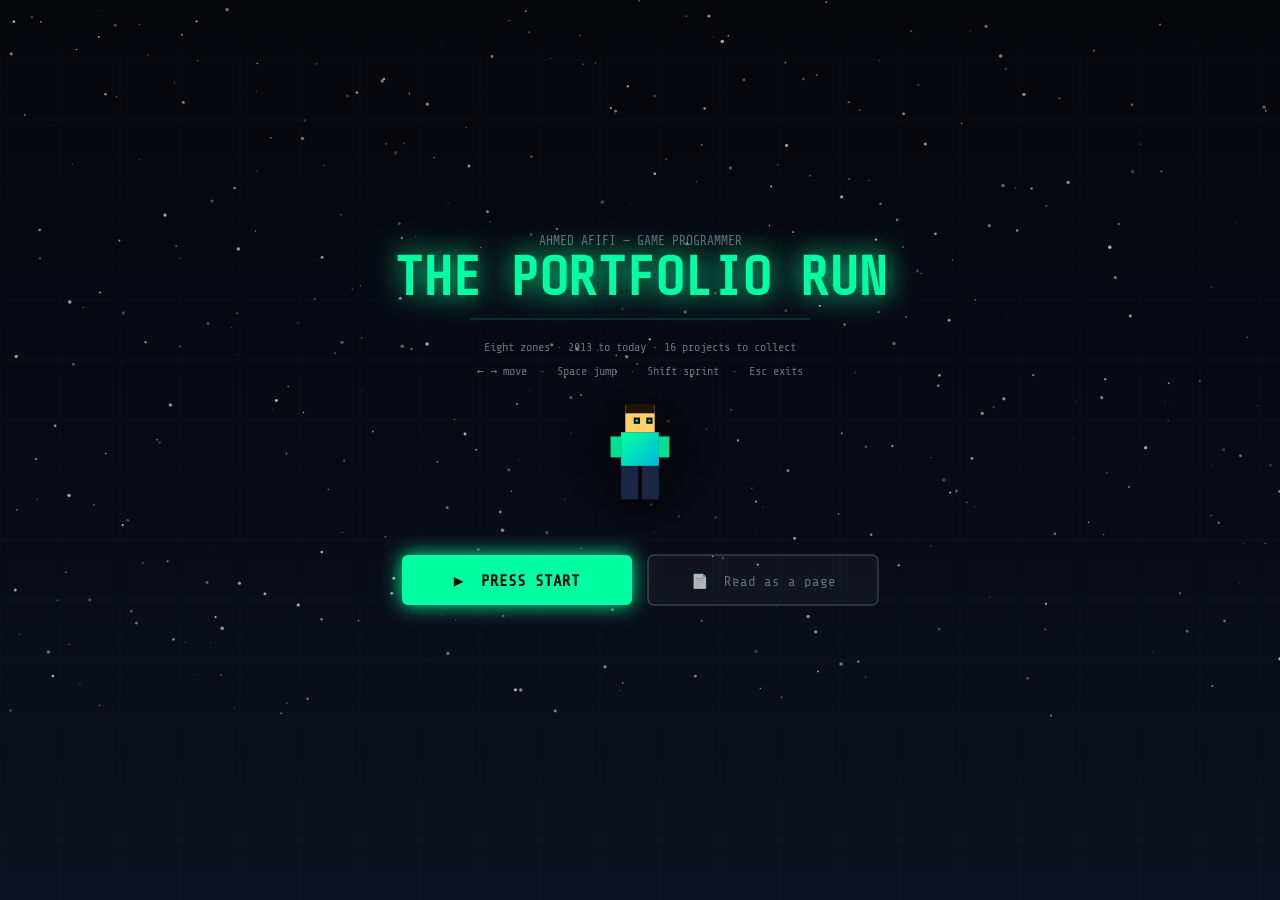
==== commit 153638b5: "Move Backdoor Dilemma to second card, fix its action row Place it directly after Prime Press, the ot" ====
--- a/index.html
+++ b/index.html
@@ -534,8 +534,24 @@
 
         <div class="pub-card">
           <div class="pub-cover">
+            <img src="https://is1-ssl.mzstatic.com/image/thumb/PurpleSource211/v4/a8/26/4f/a8264fb9-9928-f340-acf5-953ed5755670/Screenshot_20260802-183916.jpg/1286x594bb.webp" alt="Backdoor Dilemma screenshot" loading="lazy">
+            <span class="pub-number">02</span>
+          </div>
+          <div class="pub-body">
+            <h3>Backdoor Dilemma</h3>
+            <p class="pub-desc">Horror-themed escape room. Find your way out of an abandoned place by hunting clues and solving puzzles — room by room, evading what stalks the corridors — played solo or co-op with a friend.</p>
+            <div class="pub-tags"><span>Unity</span><span>Horror</span><span>Puzzle</span><span>Multiplayer</span><span>iOS</span></div>
+          </div>
+          <div class="pub-actions">
+            <a href="https://apps.apple.com/eg/app/backdoor-dilemma/id6762157014" target="_blank" class="pub-btn appstore"> App Store</a>
+            <span class="pub-btn gplay soon">Google Play · Soon</span>
+          </div>
+        </div>
+
+        <div class="pub-card">
+          <div class="pub-cover">
             <img src="assets/covers/neon-coil-cover.png" alt="NEON COIL cover art" loading="lazy">
-            <span class="pub-number">02</span>
+            <span class="pub-number">03</span>
             <span class="pub-flag flag-tool">Open Source</span>
           </div>
           <div class="pub-body">
@@ -552,7 +568,7 @@
         <div class="pub-card">
           <div class="pub-cover">
             <img src="assets/covers/clan-system-icon.svg" alt="Clan System icon" loading="lazy">
-            <span class="pub-number">03</span>
+            <span class="pub-number">04</span>
             <span class="pub-flag flag-tool">Open Source</span>
           </div>
           <div class="pub-body">
@@ -568,7 +584,7 @@
         <div class="pub-card">
           <div class="pub-cover">
             <img src="https://assetstorev1-prd-cdn.unity3d.com/key-image/e41cc31e-81fd-4746-b854-8de5867b79ba.jpg" alt="Configurable Autosave cover" loading="lazy">
-            <span class="pub-number">04</span>
+            <span class="pub-number">05</span>
             <span class="pub-flag flag-tool">Asset Store</span>
           </div>
           <div class="pub-body">
@@ -585,7 +601,7 @@
         <div class="pub-card">
           <div class="pub-cover">
             <img src="https://img.itch.zone/aW1nLzI1Njk2Mjc0LnBuZw==/original/8os3hT.png" alt="Voita cover" loading="lazy">
-            <span class="pub-number">05</span>
+            <span class="pub-number">06</span>
           </div>
           <div class="pub-body">
             <h3>Voita</h3>
@@ -601,7 +617,7 @@
         <div class="pub-card">
           <div class="pub-cover">
             <img src="https://img.itch.zone/aW1nLzI0Mjg4OTM1LnBuZw==/original/fH3JnI.png" alt="Project Trash cover" loading="lazy">
-            <span class="pub-number">06</span>
+            <span class="pub-number">07</span>
           </div>
           <div class="pub-body">
             <h3>Project Trash</h3>
@@ -618,7 +634,7 @@
         <div class="pub-card">
           <div class="pub-cover">
             <img src="https://img.itch.zone/aW1nLzIzNzU3OTkwLmpwZw==/original/nfW7g5.jpg" alt="Parasozhyt cover" loading="lazy">
-            <span class="pub-number">07</span>
+            <span class="pub-number">08</span>
           </div>
           <div class="pub-body">
             <h3>Parasozhyt</h3>
@@ -634,7 +650,7 @@
         <div class="pub-card">
           <div class="pub-cover">
             <img src="https://img.itch.zone/aW1nLzIzNjcxNzY0LnBuZw==/original/JUaJTr.png" alt="Vampire Survival cover" loading="lazy">
-            <span class="pub-number">08</span>
+            <span class="pub-number">09</span>
           </div>
           <div class="pub-body">
             <h3>Vampire Survival</h3>
@@ -650,7 +666,7 @@
         <div class="pub-card">
           <div class="pub-cover">
             <img src="https://img.itch.zone/aW1nLzE1MjUyNTcxLnBuZw==/original/13QBvi.png" alt="Dawn of the Last Seeds cover" loading="lazy">
-            <span class="pub-number">09</span>
+            <span class="pub-number">10</span>
           </div>
           <div class="pub-body">
             <h3>Dawn of the Last Seeds</h3>
@@ -666,7 +682,7 @@
         <div class="pub-card">
           <div class="pub-cover">
             <img src="https://img.itch.zone/aW1nLzE2OTgyNTI1LnBuZw==/original/glyJIm.png" alt="The Kitten and The Hidden cover" loading="lazy">
-            <span class="pub-number">10</span>
+            <span class="pub-number">11</span>
           </div>
           <div class="pub-body">
             <h3>The Kitten and The Hidden</h3>
@@ -682,7 +698,7 @@
         <div class="pub-card">
           <div class="pub-cover">
             <img src="https://img.itch.zone/aW1nLzIzNjQ5MzEyLnBuZw==/original/3XCMBk.png" alt="Forest of the Wicked cover" loading="lazy">
-            <span class="pub-number">11</span>
+            <span class="pub-number">12</span>
           </div>
           <div class="pub-body">
             <h3>Forest of the Wicked</h3>
@@ -698,7 +714,7 @@
         <div class="pub-card">
           <div class="pub-cover">
             <img src="https://img.itch.zone/aW1nLzE1MjgxNjM1LnBuZw==/original/lO3Zf5.png" alt="Righteous Crane cover" loading="lazy">
-            <span class="pub-number">12</span>
+            <span class="pub-number">13</span>
           </div>
           <div class="pub-body">
             <h3>Righteous Crane</h3>
@@ -708,22 +724,6 @@
           <div class="pub-actions">
             <a href="https://mohamed-elkholy.itch.io/righteous-crane" target="_blank" class="pub-btn itch">▶ Play</a>
             <a href="https://github.com/ahmedafifiabodu/Dressrosa" target="_blank" class="pub-btn gh">⌥ Code</a>
-          </div>
-        </div>
-
-        <div class="pub-card">
-          <div class="pub-cover">
-            <img src="https://is1-ssl.mzstatic.com/image/thumb/PurpleSource211/v4/a8/26/4f/a8264fb9-9928-f340-acf5-953ed5755670/Screenshot_20260802-183916.jpg/1286x594bb.webp" alt="Backdoor Dilemma screenshot" loading="lazy">
-            <span class="pub-number">13</span>
-          </div>
-          <div class="pub-body">
-            <h3>Backdoor Dilemma</h3>
-            <p class="pub-desc">Horror-themed escape room. Find your way out of an abandoned place by hunting clues and solving puzzles — room by room, evading what stalks the corridors — played solo or co-op with a friend.</p>
-            <div class="pub-tags"><span>Unity</span><span>Horror</span><span>Puzzle</span><span>Multiplayer</span><span>iOS</span></div>
-          </div>
-          <div class="pub-actions">
-            <a href="https://apps.apple.com/eg/app/backdoor-dilemma/id6762157014" target="_blank" class="pub-btn appstore"> App Store</a>
-            <span class="pub-status">Google Play — coming soon</span>
           </div>
         </div>
 
--- a/style.css
+++ b/style.css
@@ -1183,6 +1183,16 @@
   border: 1px solid rgba(168,85,247,0.4);
   color: var(--neon3);
 }
+
+/* An unreleased store link keeps the shape of a real button so it sits level
+   with the live ones, but reads as inactive rather than clickable. */
+.pub-btn.soon {
+  background: rgba(1, 135, 95, 0.12);
+  border: 1px solid rgba(1, 135, 95, 0.55);
+  color: #34d399;
+  cursor: default;
+}
+.pub-btn.soon:hover { opacity: 1; transform: none; }
 
 .pub-status {
   flex: 1;
